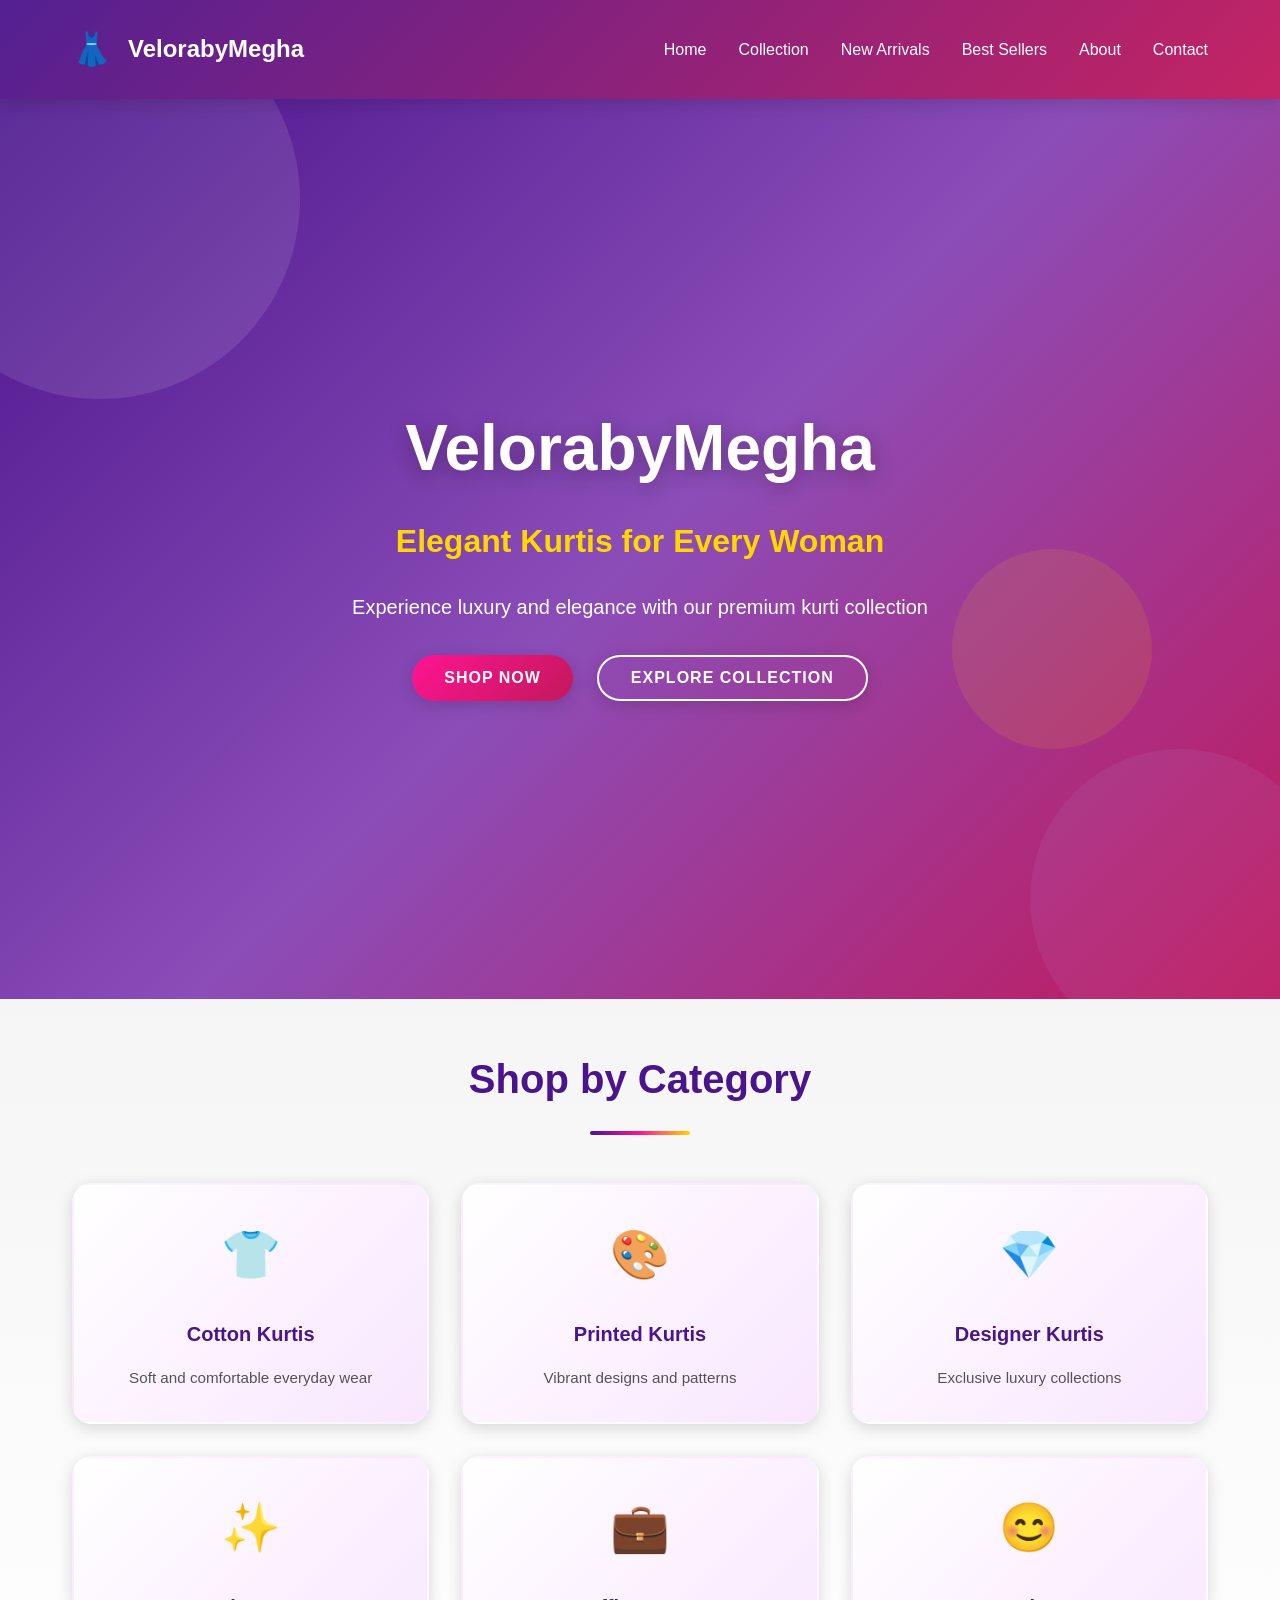
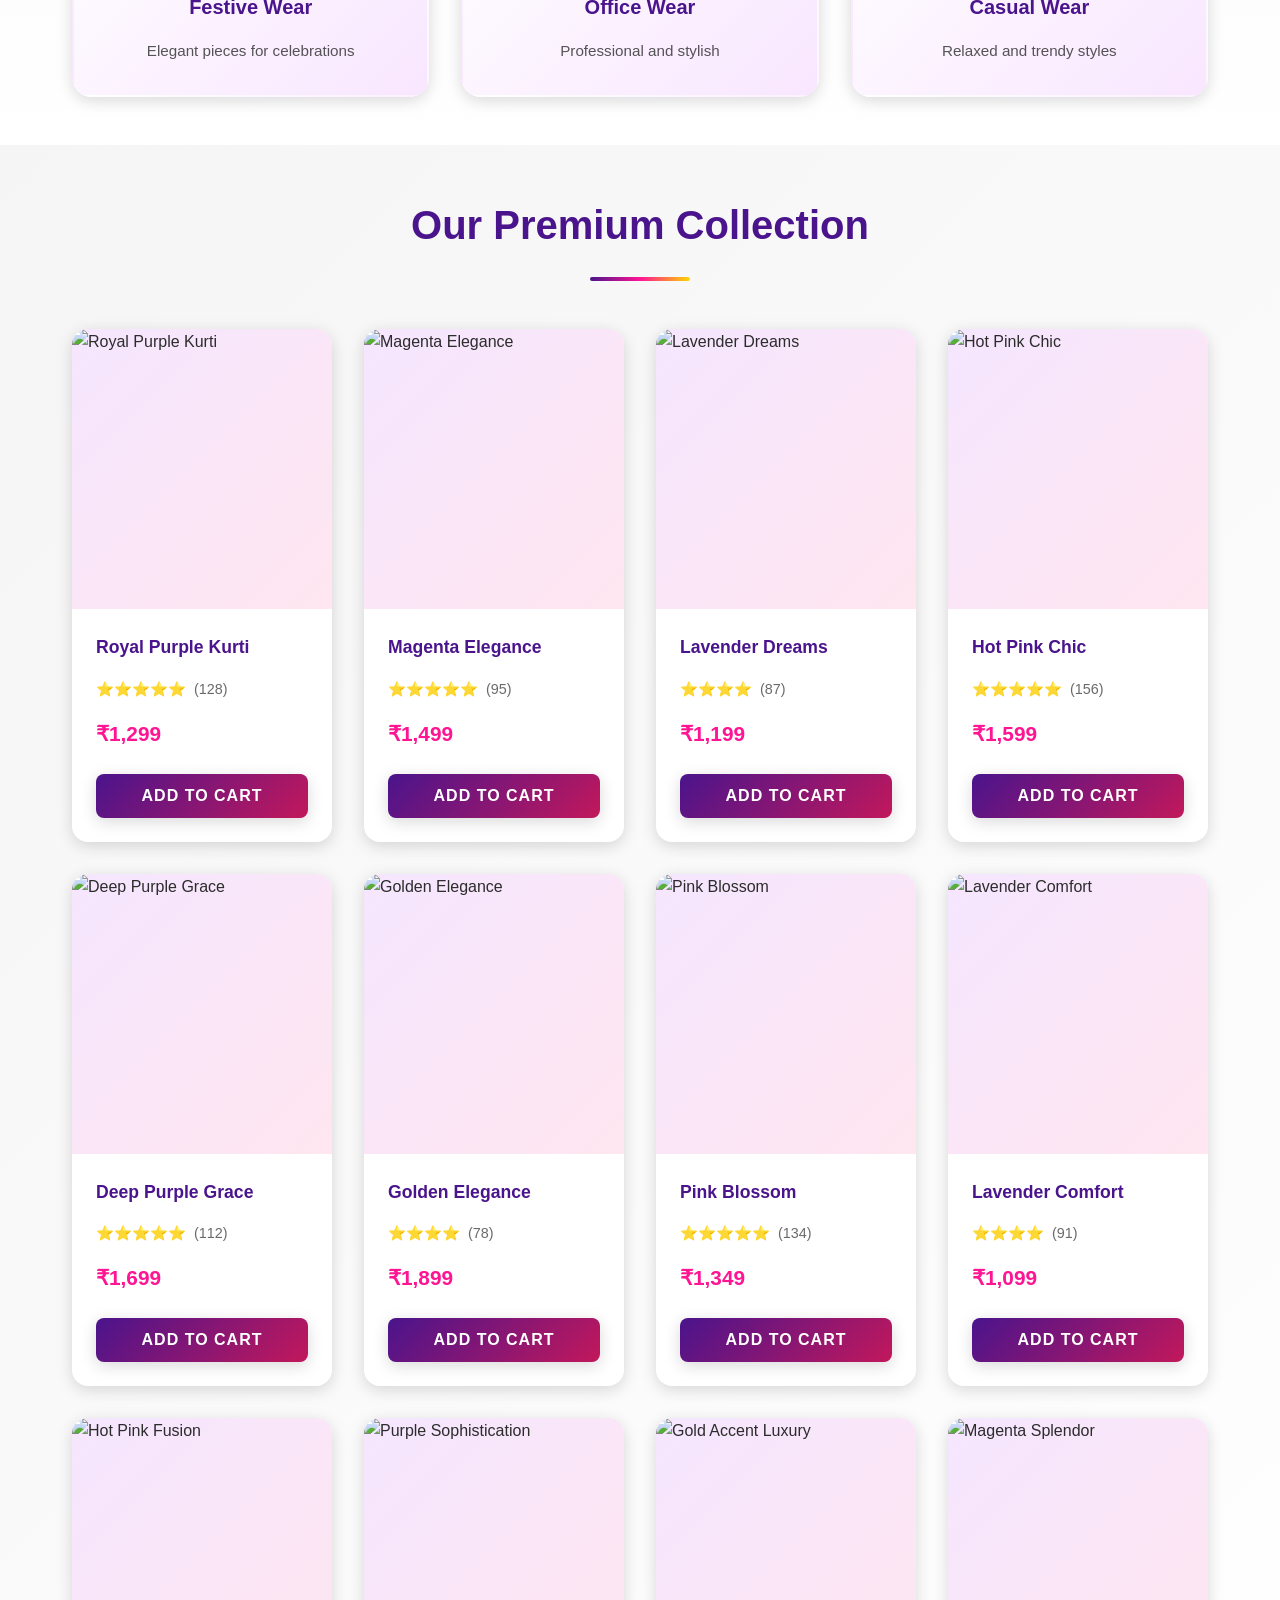
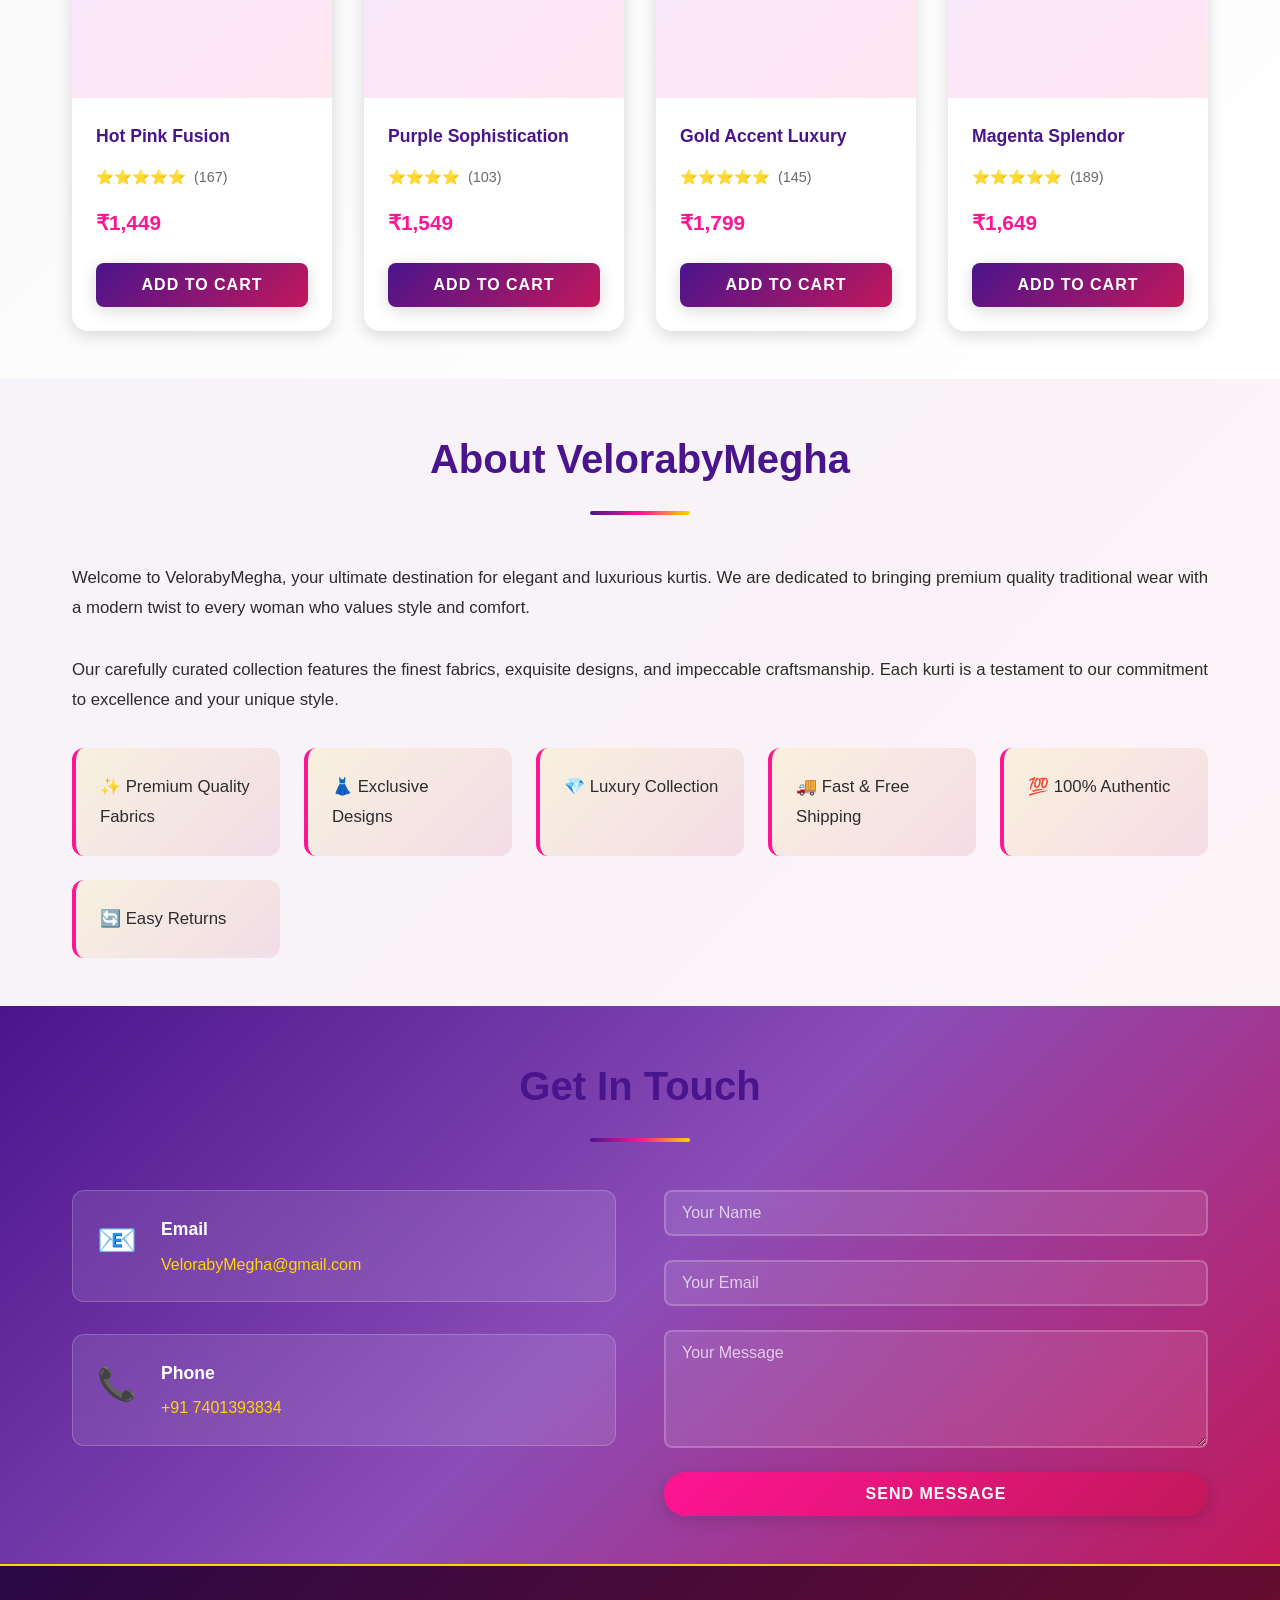
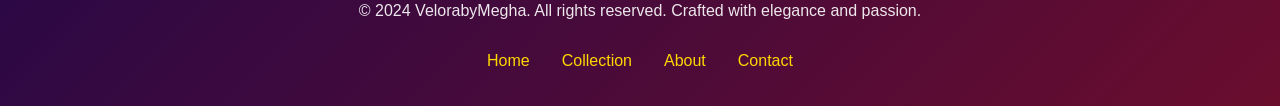
==== index.html @ 3146c8ec "Initial VelorabyMegha website" ====
<!DOCTYPE html>
<html lang="en">
<head>
    <meta charset="UTF-8">
    <meta name="viewport" content="width=device-width, initial-scale=1.0, viewport-fit=cover">
    <meta name="description" content="VelorabyMegha - Premium Women's Kurti Boutique. Explore elegant kurtis for every woman with our luxury collection.">
    <meta name="keywords" content="kurtis, women's fashion, boutique, luxury kurtis, cotton kurtis, designer kurtis">
    <meta name="author" content="VelorabyMegha">
    <meta name="theme-color" content="#4a148c">
    <meta name="apple-mobile-web-app-capable" content="yes">
    <meta name="apple-mobile-web-app-status-bar-style" content="black-translucent">
    <meta name="apple-mobile-web-app-title" content="VelorabyMegha">
    <title>VelorabyMegha - Elegant Kurtis for Every Woman</title>
    <link rel="stylesheet" href="style.css">
</head>
<body>
    <!-- Navigation Bar -->
    <nav class="navbar">
        <div class="nav-container">
            <div class="nav-logo">
                <span class="logo-icon">👗</span>
                <span class="logo-text">VelorabyMegha</span>
            </div>
            <div class="nav-toggle" id="navToggle">
                <span></span>
                <span></span>
                <span></span>
            </div>
            <ul class="nav-menu" id="navMenu">
                <li><a href="#home" class="nav-link">Home</a></li>
                <li><a href="#collection" class="nav-link">Collection</a></li>
                <li><a href="#new-arrivals" class="nav-link">New Arrivals</a></li>
                <li><a href="#best-sellers" class="nav-link">Best Sellers</a></li>
                <li><a href="#about" class="nav-link">About</a></li>
                <li><a href="#contact" class="nav-link">Contact</a></li>
            </ul>
        </div>
    </nav>

    <!-- Hero Section -->
    <section class="hero" id="home">
        <div class="hero-background">
            <div class="shape shape-1"></div>
            <div class="shape shape-2"></div>
            <div class="shape shape-3"></div>
        </div>
        <div class="hero-content">
            <h1 class="hero-title">VelorabyMegha</h1>
            <p class="hero-tagline">Elegant Kurtis for Every Woman</p>
            <p class="hero-subtitle">Experience luxury and elegance with our premium kurti collection</p>
            <div class="hero-buttons">
                <button class="btn btn-primary" onclick="document.getElementById('collection').scrollIntoView({behavior: 'smooth'})">Shop Now</button>
                <button class="btn btn-secondary" onclick="document.getElementById('collection').scrollIntoView({behavior: 'smooth'})">Explore Collection</button>
            </div>
        </div>
    </section>

    <!-- Categories Section -->
    <section class="categories" id="categories">
        <div class="container">
            <h2 class="section-title">Shop by Category</h2>
            <div class="categories-grid">
                <div class="category-card">
                    <div class="category-icon">👕</div>
                    <h3>Cotton Kurtis</h3>
                    <p>Soft and comfortable everyday wear</p>
                </div>
                <div class="category-card">
                    <div class="category-icon">🎨</div>
                    <h3>Printed Kurtis</h3>
                    <p>Vibrant designs and patterns</p>
                </div>
                <div class="category-card">
                    <div class="category-icon">💎</div>
                    <h3>Designer Kurtis</h3>
                    <p>Exclusive luxury collections</p>
                </div>
                <div class="category-card">
                    <div class="category-icon">✨</div>
                    <h3>Festive Wear</h3>
                    <p>Elegant pieces for celebrations</p>
                </div>
                <div class="category-card">
                    <div class="category-icon">💼</div>
                    <h3>Office Wear</h3>
                    <p>Professional and stylish</p>
                </div>
                <div class="category-card">
                    <div class="category-icon">😊</div>
                    <h3>Casual Wear</h3>
                    <p>Relaxed and trendy styles</p>
                </div>
            </div>
        </div>
    </section>

    <!-- Collection Section -->
    <section class="collection" id="collection">
        <div class="container">
            <h2 class="section-title">Our Premium Collection</h2>
            <div class="products-grid">
                <!-- Product Card 1 -->
                <div class="product-card">
                    <div class="product-image">
                        <img src="https://images.pexels.com/photos/1926769/pexels-photo-1926769.jpeg?w=250&h=300&fit=crop" alt="Royal Purple Kurti">
                        <div class="product-overlay">
                            <button class="btn-icon" title="Quick View">👁️</button>
                        </div>
                    </div>
                    <div class="product-info">
                        <h3 class="product-name">Royal Purple Kurti</h3>
                        <div class="product-rating">
                            <span class="stars">⭐⭐⭐⭐⭐</span>
                            <span class="rating-count">(128)</span>
                        </div>
                        <p class="product-price">₹1,299</p>
                        <button class="btn btn-add-cart">Add to Cart</button>
                    </div>
                </div>

                <!-- Product Card 2 -->
                <div class="product-card">
                    <div class="product-image">
                        <img src="https://images.pexels.com/photos/2220316/pexels-photo-2220316.jpeg?w=250&h=300&fit=crop" alt="Magenta Elegance">
                        <div class="product-overlay">
                            <button class="btn-icon" title="Quick View">👁️</button>
                        </div>
                    </div>
                    <div class="product-info">
                        <h3 class="product-name">Magenta Elegance</h3>
                        <div class="product-rating">
                            <span class="stars">⭐⭐⭐⭐⭐</span>
                            <span class="rating-count">(95)</span>
                        </div>
                        <p class="product-price">₹1,499</p>
                        <button class="btn btn-add-cart">Add to Cart</button>
                    </div>
                </div>

                <!-- Product Card 3 -->
                <div class="product-card">
                    <div class="product-image">
                        <img src="https://images.pexels.com/photos/1055691/pexels-photo-1055691.jpeg?w=250&h=300&fit=crop" alt="Lavender Dreams">
                        <div class="product-overlay">
                            <button class="btn-icon" title="Quick View">👁️</button>
                        </div>
                    </div>
                    <div class="product-info">
                        <h3 class="product-name">Lavender Dreams</h3>
                        <div class="product-rating">
                            <span class="stars">⭐⭐⭐⭐</span>
                            <span class="rating-count">(87)</span>
                        </div>
                        <p class="product-price">₹1,199</p>
                        <button class="btn btn-add-cart">Add to Cart</button>
                    </div>
                </div>

                <!-- Product Card 4 -->
                <div class="product-card">
                    <div class="product-image">
                        <img src="https://images.pexels.com/photos/1536619/pexels-photo-1536619.jpeg?w=250&h=300&fit=crop" alt="Hot Pink Chic">
                        <div class="product-overlay">
                            <button class="btn-icon" title="Quick View">👁️</button>
                        </div>
                    </div>
                    <div class="product-info">
                        <h3 class="product-name">Hot Pink Chic</h3>
                        <div class="product-rating">
                            <span class="stars">⭐⭐⭐⭐⭐</span>
                            <span class="rating-count">(156)</span>
                        </div>
                        <p class="product-price">₹1,599</p>
                        <button class="btn btn-add-cart">Add to Cart</button>
                    </div>
                </div>

                <!-- Product Card 5 -->
                <div class="product-card">
                    <div class="product-image">
                        <img src="https://images.pexels.com/photos/3622614/pexels-photo-3622614.jpeg?w=250&h=300&fit=crop" alt="Deep Purple Grace">
                        <div class="product-overlay">
                            <button class="btn-icon" title="Quick View">👁️</button>
                        </div>
                    </div>
                    <div class="product-info">
                        <h3 class="product-name">Deep Purple Grace</h3>
                        <div class="product-rating">
                            <span class="stars">⭐⭐⭐⭐⭐</span>
                            <span class="rating-count">(112)</span>
                        </div>
                        <p class="product-price">₹1,699</p>
                        <button class="btn btn-add-cart">Add to Cart</button>
                    </div>
                </div>

                <!-- Product Card 6 -->
                <div class="product-card">
                    <div class="product-image">
                        <img src="https://images.pexels.com/photos/2220294/pexels-photo-2220294.jpeg?w=250&h=300&fit=crop" alt="Golden Elegance">
                        <div class="product-overlay">
                            <button class="btn-icon" title="Quick View">👁️</button>
                        </div>
                    </div>
                    <div class="product-info">
                        <h3 class="product-name">Golden Elegance</h3>
                        <div class="product-rating">
                            <span class="stars">⭐⭐⭐⭐</span>
                            <span class="rating-count">(78)</span>
                        </div>
                        <p class="product-price">₹1,899</p>
                        <button class="btn btn-add-cart">Add to Cart</button>
                    </div>
                </div>

                <!-- Product Card 7 -->
                <div class="product-card">
                    <div class="product-image">
                        <img src="https://images.pexels.com/photos/1926770/pexels-photo-1926770.jpeg?w=250&h=300&fit=crop" alt="Pink Blossom">
                        <div class="product-overlay">
                            <button class="btn-icon" title="Quick View">👁️</button>
                        </div>
                    </div>
                    <div class="product-info">
                        <h3 class="product-name">Pink Blossom</h3>
                        <div class="product-rating">
                            <span class="stars">⭐⭐⭐⭐⭐</span>
                            <span class="rating-count">(134)</span>
                        </div>
                        <p class="product-price">₹1,349</p>
                        <button class="btn btn-add-cart">Add to Cart</button>
                    </div>
                </div>

                <!-- Product Card 8 -->
                <div class="product-card">
                    <div class="product-image">
                        <img src="https://images.pexels.com/photos/2552130/pexels-photo-2552130.jpeg?w=250&h=300&fit=crop" alt="Lavender Comfort">
                        <div class="product-overlay">
                            <button class="btn-icon" title="Quick View">👁️</button>
                        </div>
                    </div>
                    <div class="product-info">
                        <h3 class="product-name">Lavender Comfort</h3>
                        <div class="product-rating">
                            <span class="stars">⭐⭐⭐⭐</span>
                            <span class="rating-count">(91)</span>
                        </div>
                        <p class="product-price">₹1,099</p>
                        <button class="btn btn-add-cart">Add to Cart</button>
                    </div>
                </div>

                <!-- Product Card 9 -->
                <div class="product-card">
                    <div class="product-image">
                        <img src="https://images.pexels.com/photos/3622608/pexels-photo-3622608.jpeg?w=250&h=300&fit=crop" alt="Hot Pink Fusion">
                        <div class="product-overlay">
                            <button class="btn-icon" title="Quick View">👁️</button>
                        </div>
                    </div>
                    <div class="product-info">
                        <h3 class="product-name">Hot Pink Fusion</h3>
                        <div class="product-rating">
                            <span class="stars">⭐⭐⭐⭐⭐</span>
                            <span class="rating-count">(167)</span>
                        </div>
                        <p class="product-price">₹1,449</p>
                        <button class="btn btn-add-cart">Add to Cart</button>
                    </div>
                </div>

                <!-- Product Card 10 -->
                <div class="product-card">
                    <div class="product-image">
                        <img src="https://images.pexels.com/photos/1536622/pexels-photo-1536622.jpeg?w=250&h=300&fit=crop" alt="Purple Sophistication">
                        <div class="product-overlay">
                            <button class="btn-icon" title="Quick View">👁️</button>
                        </div>
                    </div>
                    <div class="product-info">
                        <h3 class="product-name">Purple Sophistication</h3>
                        <div class="product-rating">
                            <span class="stars">⭐⭐⭐⭐</span>
                            <span class="rating-count">(103)</span>
                        </div>
                        <p class="product-price">₹1,549</p>
                        <button class="btn btn-add-cart">Add to Cart</button>
                    </div>
                </div>

                <!-- Product Card 11 -->
                <div class="product-card">
                    <div class="product-image">
                        <img src="https://images.pexels.com/photos/2552140/pexels-photo-2552140.jpeg?w=250&h=300&fit=crop" alt="Gold Accent Luxury">
                        <div class="product-overlay">
                            <button class="btn-icon" title="Quick View">👁️</button>
                        </div>
                    </div>
                    <div class="product-info">
                        <h3 class="product-name">Gold Accent Luxury</h3>
                        <div class="product-rating">
                            <span class="stars">⭐⭐⭐⭐⭐</span>
                            <span class="rating-count">(145)</span>
                        </div>
                        <p class="product-price">₹1,799</p>
                        <button class="btn btn-add-cart">Add to Cart</button>
                    </div>
                </div>

                <!-- Product Card 12 -->
                <div class="product-card">
                    <div class="product-image">
                        <img src="https://images.pexels.com/photos/2220320/pexels-photo-2220320.jpeg?w=250&h=300&fit=crop" alt="Magenta Splendor">
                        <div class="product-overlay">
                            <button class="btn-icon" title="Quick View">👁️</button>
                        </div>
                    </div>
                    <div class="product-info">
                        <h3 class="product-name">Magenta Splendor</h3>
                        <div class="product-rating">
                            <span class="stars">⭐⭐⭐⭐⭐</span>
                            <span class="rating-count">(189)</span>
                        </div>
                        <p class="product-price">₹1,649</p>
                        <button class="btn btn-add-cart">Add to Cart</button>
                    </div>
                </div>
            </div>
        </div>
    </section>

    <!-- About Section -->
    <section class="about" id="about">
        <div class="container">
            <h2 class="section-title">About VelorabyMegha</h2>
            <div class="about-content">
                <div class="about-text">
                    <p>Welcome to VelorabyMegha, your ultimate destination for elegant and luxurious kurtis. We are dedicated to bringing premium quality traditional wear with a modern twist to every woman who values style and comfort.</p>
                    <p>Our carefully curated collection features the finest fabrics, exquisite designs, and impeccable craftsmanship. Each kurti is a testament to our commitment to excellence and your unique style.</p>
                    <ul class="about-features">
                        <li>✨ Premium Quality Fabrics</li>
                        <li>👗 Exclusive Designs</li>
                        <li>💎 Luxury Collection</li>
                        <li>🚚 Fast & Free Shipping</li>
                        <li>💯 100% Authentic</li>
                        <li>🔄 Easy Returns</li>
                    </ul>
                </div>
            </div>
        </div>
    </section>

    <!-- Contact Section -->
    <section class="contact" id="contact">
        <div class="container">
            <h2 class="section-title">Get In Touch</h2>
            <div class="contact-content">
                <div class="contact-info">
                    <div class="contact-item">
                        <span class="contact-icon">📧</span>
                        <div>
                            <h3>Email</h3>
                            <p><a href="mailto:VelorabyMegha@gmail.com">VelorabyMegha@gmail.com</a></p>
                        </div>
                    </div>
                    <div class="contact-item">
                        <span class="contact-icon">📞</span>
                        <div>
                            <h3>Phone</h3>
                            <p><a href="tel:+917401393834">+91 7401393834</a></p>
                        </div>
                    </div>
                </div>
                <form class="contact-form" id="contactForm">
                    <input type="text" placeholder="Your Name" required>
                    <input type="email" placeholder="Your Email" required>
                    <textarea placeholder="Your Message" rows="5" required></textarea>
                    <button type="submit" class="btn btn-primary">Send Message</button>
                </form>
            </div>
        </div>
    </section>

    <!-- Footer -->
    <footer class="footer">
        <div class="container">
            <p>&copy; 2024 VelorabyMegha. All rights reserved. Crafted with elegance and passion.</p>
            <div class="footer-links">
                <a href="#home">Home</a>
                <a href="#collection">Collection</a>
                <a href="#about">About</a>
                <a href="#contact">Contact</a>
            </div>
        </div>
    </footer>

    <!-- Loading Animation -->
    <div class="loading-screen" id="loadingScreen">
        <div class="loading-spinner"></div>
        <p>Loading...</p>
    </div>

    <script src="script.js"></script>
</body>
</html>
---- style.css ----
/* ========================================
   ROOT & GLOBAL STYLES
   ======================================== */

:root {
    /* Premium Color Palette */
    --deep-purple: #4a148c;
    --magenta: #c2185b;
    --hot-pink: #ff1493;
    --lavender: #b39ddb;
    --white: #ffffff;
    --gold: #ffd700;
    --light-gray: #f5f5f5;
    --dark-gray: #333333;
    --text-color: #2c2c2c;
    --border-color: #e0e0e0;

    /* Typography */
    --font-primary: 'Segoe UI', Tahoma, Geneva, Verdana, sans-serif;
    --font-size-base: 16px;
    --line-height: 1.6;

    /* Spacing */
    --spacing-xs: 0.5rem;
    --spacing-sm: 1rem;
    --spacing-md: 1.5rem;
    --spacing-lg: 2rem;
    --spacing-xl: 3rem;

    /* Shadows */
    --shadow-sm: 0 2px 8px rgba(0, 0, 0, 0.1);
    --shadow-md: 0 4px 16px rgba(0, 0, 0, 0.15);
    --shadow-lg: 0 8px 32px rgba(0, 0, 0, 0.2);

    /* Transitions */
    --transition: all 0.3s cubic-bezier(0.4, 0, 0.2, 1);

    /* Mobile Safe Area & Responsive Variables */
    --vh: 1vh;
    --nav-height: 70px;
    --safe-area-inset-top: env(safe-area-inset-top, 0px);
    --safe-area-inset-bottom: env(safe-area-inset-bottom, 0px);
    --safe-area-inset-left: env(safe-area-inset-left, 0px);
    --safe-area-inset-right: env(safe-area-inset-right, 0px);
}

* {
    margin: 0;
    padding: 0;
    box-sizing: border-box;
}

html {
    scroll-behavior: smooth;
}

body {
    font-family: var(--font-primary);
    font-size: var(--font-size-base);
    line-height: var(--line-height);
    color: var(--text-color);
    background-color: var(--white);
    overflow-x: hidden;
    -webkit-font-smoothing: antialiased;
    -moz-osx-font-smoothing: grayscale;
    padding-bottom: env(safe-area-inset-bottom);
}

/* ========================================
   CONTAINER & LAYOUT
   ======================================== */

.container {
    max-width: 1200px;
    margin: 0 auto;
    padding: 0 var(--spacing-md);
}

/* ========================================
   NAVIGATION BAR
   ======================================== */

.navbar {
    position: sticky;
    top: 0;
    background: linear-gradient(135deg, rgba(74, 20, 140, 0.95), rgba(193, 24, 91, 0.95));
    backdrop-filter: blur(10px);
    box-shadow: var(--shadow-md);
    z-index: 1000;
    animation: slideDown 0.6s ease-out;
}

@keyframes slideDown {
    from {
        transform: translateY(-100%);
        opacity: 0;
    }
    to {
        transform: translateY(0);
        opacity: 1;
    }
}

.nav-container {
    display: flex;
    justify-content: space-between;
    align-items: center;
    padding: var(--spacing-md) var(--spacing-lg);
    max-width: 1200px;
    margin: 0 auto;
}

.nav-logo {
    display: flex;
    align-items: center;
    gap: var(--spacing-sm);
    color: var(--white);
    font-size: 1.5rem;
    font-weight: 700;
    cursor: pointer;
    transition: var(--transition);
}

.nav-logo:hover {
    transform: scale(1.05);
}

.logo-icon {
    font-size: 2rem;
}

.nav-menu {
    display: flex;
    list-style: none;
    gap: var(--spacing-lg);
}

.nav-link {
    color: var(--white);
    text-decoration: none;
    font-weight: 500;
    transition: var(--transition);
    position: relative;
}

.nav-link::after {
    content: '';
    position: absolute;
    bottom: -5px;
    left: 0;
    width: 0;
    height: 2px;
    background: linear-gradient(90deg, var(--gold), var(--hot-pink));
    transition: width 0.3s ease;
}

.nav-link:hover {
    color: var(--gold);
}

.nav-link:hover::after {
    width: 100%;
}

/* Hamburger Menu */
.nav-toggle {
    display: none;
    flex-direction: column;
    cursor: pointer;
}

.nav-toggle span {
    width: 25px;
    height: 3px;
    background-color: var(--white);
    margin: 5px 0;
    transition: var(--transition);
    border-radius: 2px;
}

/* ========================================
   HERO SECTION
   ======================================== */

.hero {
    min-height: 100vh;
    background: linear-gradient(135deg, #4a148c 0%, #8b4db8 50%, #c2185b 100%);
    display: flex;
    align-items: center;
    justify-content: center;
    position: relative;
    overflow: hidden;
    padding: var(--spacing-xl);
}

.hero-background {
    position: absolute;
    top: 0;
    left: 0;
    width: 100%;
    height: 100%;
    overflow: hidden;
}

/* Animated Background Shapes */
.shape {
    position: absolute;
    border-radius: 50%;
    opacity: 0.1;
    animation: float 6s ease-in-out infinite;
}

.shape-1 {
    width: 400px;
    height: 400px;
    background: var(--white);
    top: -100px;
    left: -100px;
    animation-delay: 0s;
}

.shape-2 {
    width: 300px;
    height: 300px;
    background: var(--lavender);
    bottom: -50px;
    right: -50px;
    animation-delay: 2s;
}

.shape-3 {
    width: 200px;
    height: 200px;
    background: var(--gold);
    top: 50%;
    right: 10%;
    animation-delay: 4s;
}

@keyframes float {
    0%, 100% {
        transform: translateY(0px);
    }
    50% {
        transform: translateY(30px);
    }
}

.hero-content {
    position: relative;
    z-index: 10;
    text-align: center;
    color: var(--white);
    animation: fadeInUp 1s ease-out;
}

@keyframes fadeInUp {
    from {
        opacity: 0;
        transform: translateY(30px);
    }
    to {
        opacity: 1;
        transform: translateY(0);
    }
}

.hero-title {
    font-size: clamp(2rem, 8vw, 4rem);
    font-weight: 800;
    margin-bottom: var(--spacing-sm);
    text-shadow: 0 4px 20px rgba(0, 0, 0, 0.3);
    animation: slideInDown 0.8s ease-out;
}

.hero-tagline {
    font-size: clamp(1.25rem, 4vw, 2rem);
    font-weight: 600;
    margin-bottom: var(--spacing-md);
    color: var(--gold);
    animation: slideInUp 0.8s ease-out;
}

.hero-subtitle {
    font-size: clamp(1rem, 2vw, 1.25rem);
    margin-bottom: var(--spacing-lg);
    opacity: 0.95;
    animation: fadeIn 1s ease-out 0.3s both;
}

@keyframes slideInDown {
    from {
        opacity: 0;
        transform: translateY(-30px);
    }
    to {
        opacity: 1;
        transform: translateY(0);
    }
}

@keyframes slideInUp {
    from {
        opacity: 0;
        transform: translateY(30px);
    }
    to {
        opacity: 1;
        transform: translateY(0);
    }
}

@keyframes fadeIn {
    from {
        opacity: 0;
    }
    to {
        opacity: 1;
    }
}

.hero-buttons {
    display: flex;
    gap: var(--spacing-md);
    justify-content: center;
    flex-wrap: wrap;
    animation: fadeInUp 1s ease-out 0.5s both;
}

/* ========================================
   BUTTONS
   ======================================== */

.btn {
    padding: 12px 32px;
    border: none;
    border-radius: 50px;
    font-size: 1rem;
    font-weight: 600;
    cursor: pointer;
    transition: var(--transition);
    text-transform: uppercase;
    letter-spacing: 1px;
    box-shadow: var(--shadow-md);
    font-family: inherit;
    min-height: 44px;
    display: inline-flex;
    align-items: center;
    justify-content: center;
    -webkit-user-select: none;
    user-select: none;
    -webkit-tap-highlight-color: transparent;
}

.btn-primary {
    background: linear-gradient(135deg, var(--hot-pink), var(--magenta));
    color: var(--white);
}

.btn-primary:hover {
    transform: translateY(-3px);
    box-shadow: var(--shadow-lg);
    background: linear-gradient(135deg, var(--magenta), var(--deep-purple));
}

.btn-primary:active {
    transform: translateY(-1px);
}

.btn-secondary {
    background: transparent;
    color: var(--white);
    border: 2px solid var(--white);
}

.btn-secondary:hover {
    background: var(--white);
    color: var(--deep-purple);
    transform: translateY(-3px);
}

.btn-add-cart {
    width: 100%;
    background: linear-gradient(135deg, var(--deep-purple), var(--magenta));
    color: var(--white);
    padding: 10px 0;
    border: none;
    border-radius: 8px;
    cursor: pointer;
    font-weight: 600;
    transition: var(--transition);
}

.btn-add-cart:hover {
    background: linear-gradient(135deg, var(--magenta), var(--hot-pink));
    transform: scale(1.05);
}

.btn-icon {
    background: rgba(255, 255, 255, 0.9);
    border: none;
    width: 44px;
    height: 44px;
    min-width: 44px;
    min-height: 44px;
    border-radius: 50%;
    cursor: pointer;
    font-size: 1.2rem;
    display: flex;
    align-items: center;
    justify-content: center;
    transition: var(--transition);
    -webkit-tap-highlight-color: transparent;
}

.btn-icon:hover {
    background: var(--white);
    transform: scale(1.1);
}

/* ========================================
   SECTION STYLING
   ======================================== */

.section-title {
    font-size: clamp(1.75rem, 5vw, 2.5rem);
    text-align: center;
    margin-bottom: var(--spacing-xl);
    color: var(--deep-purple);
    font-weight: 800;
    position: relative;
    padding-bottom: var(--spacing-md);
}

.section-title::after {
    content: '';
    position: absolute;
    bottom: 0;
    left: 50%;
    transform: translateX(-50%);
    width: 100px;
    height: 4px;
    background: linear-gradient(90deg, var(--deep-purple), var(--hot-pink), var(--gold));
    border-radius: 2px;
}

/* ========================================
   CATEGORIES SECTION
   ======================================== */

.categories {
    padding: var(--spacing-xl) 0;
    background: linear-gradient(180deg, var(--light-gray) 0%, var(--white) 100%);
}

.categories-grid {
    display: grid;
    grid-template-columns: repeat(auto-fit, minmax(280px, 1fr));
    gap: var(--spacing-lg);
}

.category-card {
    background: linear-gradient(135deg, rgba(255, 255, 255, 0.95), rgba(248, 229, 255, 0.95));
    padding: var(--spacing-lg);
    border-radius: 20px;
    text-align: center;
    transition: var(--transition);
    box-shadow: var(--shadow-md);
    border: 2px solid transparent;
    backdrop-filter: blur(10px);
}

.category-card:hover {
    transform: translateY(-10px);
    box-shadow: var(--shadow-lg);
    border-color: var(--hot-pink);
    background: linear-gradient(135deg, rgba(255, 255, 255, 1), rgba(255, 224, 240, 1));
}

.category-icon {
    font-size: 3rem;
    margin-bottom: var(--spacing-md);
    transition: var(--transition);
}

.category-card:hover .category-icon {
    transform: scale(1.2) rotate(10deg);
}

.category-card h3 {
    color: var(--deep-purple);
    font-size: 1.25rem;
    margin-bottom: var(--spacing-sm);
}

.category-card p {
    color: var(--text-color);
    font-size: 0.95rem;
    opacity: 0.8;
}

/* ========================================
   COLLECTION & PRODUCTS SECTION
   ======================================== */

.collection {
    padding: var(--spacing-xl) 0;
    background: linear-gradient(135deg, var(--light-gray), var(--white));
}

.products-grid {
    display: grid;
    grid-template-columns: repeat(auto-fill, minmax(250px, 1fr));
    gap: var(--spacing-lg);
}

.product-card {
    background: var(--white);
    border-radius: 16px;
    overflow: hidden;
    box-shadow: var(--shadow-md);
    transition: var(--transition);
    cursor: pointer;
}

.product-card:hover {
    transform: translateY(-8px);
    box-shadow: var(--shadow-lg);
}

.product-image {
    position: relative;
    width: 100%;
    height: 280px;
    overflow: hidden;
    background: linear-gradient(135deg, #f5e6ff, #ffe6f0);
}

.product-image img {
    width: 100%;
    height: 100%;
    object-fit: cover;
    transition: var(--transition);
}

.product-card:hover .product-image img {
    transform: scale(1.1);
}

.product-overlay {
    position: absolute;
    top: 0;
    left: 0;
    width: 100%;
    height: 100%;
    background: rgba(74, 20, 140, 0.8);
    display: flex;
    align-items: center;
    justify-content: center;
    opacity: 0;
    transition: var(--transition);
}

.product-card:hover .product-overlay {
    opacity: 1;
}

.product-info {
    padding: var(--spacing-md);
}

.product-name {
    font-size: 1.1rem;
    color: var(--deep-purple);
    margin-bottom: var(--spacing-sm);
    font-weight: 600;
}

.product-rating {
    display: flex;
    align-items: center;
    gap: var(--spacing-xs);
    margin-bottom: var(--spacing-sm);
    font-size: 0.9rem;
}

.stars {
    color: var(--gold);
}

.rating-count {
    color: var(--text-color);
    opacity: 0.7;
}

.product-price {
    font-size: 1.3rem;
    color: var(--hot-pink);
    font-weight: 700;
    margin-bottom: var(--spacing-md);
}

/* ========================================
   ABOUT SECTION
   ======================================== */

.about {
    padding: var(--spacing-xl) 0;
    background: linear-gradient(135deg, rgba(74, 20, 140, 0.05), rgba(193, 24, 91, 0.05));
}

.about-content {
    display: grid;
    grid-template-columns: 1fr;
    gap: var(--spacing-xl);
    align-items: center;
}

.about-text {
    font-size: 1.05rem;
    line-height: 1.8;
    color: var(--text-color);
}

.about-text p {
    margin-bottom: var(--spacing-lg);
    text-align: justify;
}

.about-features {
    list-style: none;
    display: grid;
    grid-template-columns: repeat(auto-fit, minmax(200px, 1fr));
    gap: var(--spacing-md);
    margin-top: var(--spacing-lg);
}

.about-features li {
    background: linear-gradient(135deg, rgba(255, 215, 0, 0.1), rgba(193, 24, 91, 0.1));
    padding: var(--spacing-md);
    border-radius: 12px;
    border-left: 4px solid var(--hot-pink);
    font-weight: 500;
    transition: var(--transition);
}

.about-features li:hover {
    transform: translateX(10px);
    background: linear-gradient(135deg, rgba(255, 215, 0, 0.2), rgba(193, 24, 91, 0.2));
}

/* ========================================
   CONTACT SECTION
   ======================================== */

.contact {
    padding: var(--spacing-xl) 0;
    background: linear-gradient(135deg, #4a148c 0%, #8b4db8 50%, #c2185b 100%);
    color: var(--white);
}

.contact-content {
    display: grid;
    grid-template-columns: 1fr 1fr;
    gap: var(--spacing-xl);
    align-items: start;
}

.contact-info {
    display: flex;
    flex-direction: column;
    gap: var(--spacing-lg);
}

.contact-item {
    display: flex;
    align-items: start;
    gap: var(--spacing-md);
    background: rgba(255, 255, 255, 0.1);
    padding: var(--spacing-md);
    border-radius: 12px;
    backdrop-filter: blur(10px);
    border: 1px solid rgba(255, 255, 255, 0.2);
    transition: var(--transition);
}

.contact-item:hover {
    background: rgba(255, 255, 255, 0.15);
    transform: translateX(10px);
}

.contact-icon {
    font-size: 2rem;
}

.contact-item h3 {
    margin-bottom: var(--spacing-xs);
    font-size: 1.1rem;
}

.contact-item a {
    color: var(--gold);
    text-decoration: none;
    transition: var(--transition);
}

.contact-item a:hover {
    text-decoration: underline;
}

.contact-form {
    display: flex;
    flex-direction: column;
    gap: var(--spacing-md);
}

.contact-form input,
.contact-form textarea {
    padding: 12px 16px;
    border: 2px solid rgba(255, 255, 255, 0.2);
    border-radius: 8px;
    background: rgba(255, 255, 255, 0.1);
    color: var(--white);
    font-size: 1rem;
    font-family: inherit;
    backdrop-filter: blur(10px);
    transition: var(--transition);
}

.contact-form input::placeholder,
.contact-form textarea::placeholder {
    color: rgba(255, 255, 255, 0.7);
}

.contact-form input:focus,
.contact-form textarea:focus {
    outline: none;
    background: rgba(255, 255, 255, 0.15);
    border-color: var(--gold);
    box-shadow: 0 0 10px rgba(255, 215, 0, 0.3);
}

/* ========================================
   FOOTER
   ======================================== */

.footer {
    background: linear-gradient(135deg, #2a0845, #6a0d2d);
    color: var(--white);
    padding: var(--spacing-lg) 0;
    text-align: center;
    border-top: 2px solid var(--gold);
}

.footer p {
    margin-bottom: var(--spacing-sm);
    opacity: 0.9;
}

.footer-links {
    display: flex;
    justify-content: center;
    gap: var(--spacing-lg);
    margin-top: var(--spacing-md);
    flex-wrap: wrap;
}

.footer-links a {
    color: var(--gold);
    text-decoration: none;
    transition: var(--transition);
    font-weight: 500;
}

.footer-links a:hover {
    text-decoration: underline;
    color: var(--white);
}

/* ========================================
   LOADING ANIMATION
   ======================================== */

.loading-screen {
    position: fixed;
    top: 0;
    left: 0;
    width: 100%;
    height: 100%;
    background: linear-gradient(135deg, #4a148c, #c2185b);
    display: flex;
    flex-direction: column;
    align-items: center;
    justify-content: center;
    z-index: 9999;
    opacity: 1;
    pointer-events: all;
    animation: fadeOut 0.5s ease-out 1.5s forwards;
}

@keyframes fadeOut {
    to {
        opacity: 0;
        pointer-events: none;
    }
}

.loading-spinner {
    width: 60px;
    height: 60px;
    border: 4px solid rgba(255, 255, 255, 0.3);
    border-top-color: var(--gold);
    border-radius: 50%;
    animation: spin 1s linear infinite;
}

@keyframes spin {
    to {
        transform: rotate(360deg);
    }
}

.loading-screen p {
    color: var(--white);
    font-size: 1.2rem;
    margin-top: var(--spacing-lg);
    font-weight: 600;
    animation: pulse 1.5s ease-in-out infinite;
}

@keyframes pulse {
    0%, 100% {
        opacity: 1;
    }
    50% {
        opacity: 0.5;
    }
}

/* ========================================
   RESPONSIVE DESIGN
   ======================================== */

/* Tablet - Medium Screens (768px and below) */
@media (max-width: 768px) {
    .nav-menu {
        display: none;
        position: absolute;
        top: 70px;
        left: 0;
        width: 100%;
        background: linear-gradient(135deg, rgba(74, 20, 140, 0.98), rgba(193, 24, 91, 0.98));
        flex-direction: column;
        gap: 0;
        padding: var(--spacing-md) 0;
        box-shadow: var(--shadow-lg);
        max-height: calc(100vh - 70px);
        overflow-y: auto;
    }

    .nav-menu.active {
        display: flex;
    }

    .nav-menu li {
        padding: var(--spacing-md) var(--spacing-lg);
        border-bottom: 1px solid rgba(255, 255, 255, 0.1);
    }

    .nav-toggle {
        display: flex;
    }

    .nav-toggle.active span:nth-child(1) {
        transform: rotate(45deg) translate(8px, 8px);
    }

    .nav-toggle.active span:nth-child(2) {
        opacity: 0;
    }

    .nav-toggle.active span:nth-child(3) {
        transform: rotate(-45deg) translate(7px, -7px);
    }

    .contact-content {
        grid-template-columns: 1fr;
    }

    .hero-buttons {
        flex-direction: column;
        align-items: center;
    }

    .hero-buttons .btn {
        width: 100%;
        max-width: 300px;
        min-height: 48px;
        font-size: 0.95rem;
    }

    .categories-grid {
        grid-template-columns: repeat(auto-fit, minmax(150px, 1fr));
        gap: var(--spacing-md);
    }

    .products-grid {
        grid-template-columns: repeat(auto-fill, minmax(150px, 1fr));
        gap: var(--spacing-md);
    }

    .btn {
        min-height: 44px;
        padding: 10px 24px;
    }

    .btn-icon {
        width: 44px;
        height: 44px;
        min-height: 44px;
        min-width: 44px;
    }
}

/* Mobile - Small Screens (480px and below) */
@media (max-width: 480px) {
    :root {
        --spacing-sm: 0.75rem;
        --spacing-md: 1.25rem;
        --spacing-lg: 1.5rem;
        --spacing-xl: 2rem;
        --font-size-base: 15px;
    }

    body {
        font-size: 15px;
    }

    .nav-container {
        padding: var(--spacing-md);
    }

    .nav-logo {
        gap: var(--spacing-xs);
        font-size: 1.2rem;
    }

    .logo-text {
        font-size: 0.95rem;
    }

    .logo-icon {
        font-size: 1.5rem;
    }

    .nav-toggle span {
        width: 22px;
        height: 2.5px;
        margin: 4px 0;
    }

    .hero {
        min-height: 100vh;
        padding: var(--spacing-lg) var(--spacing-md);
        justify-content: center;
    }

    .hero-title {
        font-size: 1.75rem;
        margin-bottom: var(--spacing-sm);
    }

    .hero-tagline {
        font-size: 1rem;
        margin-bottom: var(--spacing-md);
    }

    .hero-subtitle {
        font-size: 0.9rem;
        margin-bottom: var(--spacing-md);
    }

    .hero-buttons {
        gap: var(--spacing-md);
        width: 100%;
    }

    .hero-buttons .btn {
        width: 100%;
        min-height: 48px;
        font-size: 0.9rem;
        padding: 12px 16px;
        letter-spacing: 0.5px;
    }

    .section-title {
        font-size: 1.4rem;
        margin-bottom: var(--spacing-lg);
    }

    .section-title::after {
        width: 80px;
        height: 3px;
    }

    .container {
        padding: 0 var(--spacing-md);
    }

    .categories-grid {
        grid-template-columns: 1fr;
        gap: var(--spacing-md);
    }

    .category-card {
        padding: var(--spacing-md);
        border-radius: 16px;
    }

    .category-icon {
        font-size: 2.5rem;
        margin-bottom: var(--spacing-sm);
    }

    .category-card h3 {
        font-size: 1.1rem;
    }

    .category-card p {
        font-size: 0.9rem;
    }

    .products-grid {
        grid-template-columns: 1fr;
        gap: var(--spacing-md);
    }

    .product-card {
        display: block;
    }

    .product-image {
        height: 200px;
        width: 100%;
    }

    .product-image img {
        width: 100%;
        height: 100%;
    }

    .product-info {
        padding: var(--spacing-md);
    }

    .product-name {
        font-size: 1rem;
        margin-bottom: var(--spacing-xs);
    }

    .product-price {
        font-size: 1.2rem;
        margin-bottom: var(--spacing-md);
    }

    .product-rating {
        margin-bottom: var(--spacing-sm);
        font-size: 0.85rem;
    }

    .btn-add-cart {
        min-height: 44px;
        padding: 12px 16px;
        font-size: 0.95rem;
    }

    .about-text {
        font-size: 1rem;
        line-height: 1.7;
    }

    .about-text p {
        margin-bottom: var(--spacing-md);
    }

    .about-features {
        grid-template-columns: 1fr;
        gap: var(--spacing-md);
        margin-top: var(--spacing-md);
    }

    .about-features li {
        padding: var(--spacing-md);
        font-size: 0.95rem;
    }

    .contact-content {
        grid-template-columns: 1fr;
        gap: var(--spacing-lg);
    }

    .contact-info {
        gap: var(--spacing-md);
    }

    .contact-item {
        gap: var(--spacing-md);
        padding: var(--spacing-md);
    }

    .contact-icon {
        font-size: 1.75rem;
        min-width: 1.75rem;
    }

    .contact-item h3 {
        font-size: 1rem;
    }

    .contact-item p {
        font-size: 0.9rem;
    }

    .contact-form {
        gap: var(--spacing-md);
    }

    .contact-form input,
    .contact-form textarea {
        padding: 12px 14px;
        font-size: 16px;
        min-height: 44px;
        border-radius: 8px;
    }

    .contact-form textarea {
        min-height: 120px;
        font-size: 16px;
        resize: vertical;
    }

    .contact-form .btn {
        min-height: 48px;
        font-size: 0.95rem;
    }

    .footer {
        padding: var(--spacing-lg) var(--spacing-md);
    }

    .footer p {
        font-size: 0.9rem;
        margin-bottom: var(--spacing-sm);
    }

    .footer-links {
        gap: var(--spacing-md);
        flex-direction: column;
        margin-top: var(--spacing-md);
    }

    .footer-links a {
        font-size: 0.9rem;
    }
}

/* Extra Small - Very Small Screens (320px and below) */
@media (max-width: 380px) {
    :root {
        --spacing-md: 1rem;
        --spacing-lg: 1.25rem;
        --font-size-base: 14px;
    }

    .hero-title {
        font-size: 1.5rem;
    }

    .hero-tagline {
        font-size: 0.95rem;
    }

    .hero-subtitle {
        font-size: 0.85rem;
    }

    .hero-buttons .btn {
        font-size: 0.85rem;
        padding: 10px 16px;
        min-height: 44px;
    }

    .section-title {
        font-size: 1.25rem;
    }

    .nav-logo {
        font-size: 1rem;
    }

    .logo-icon {
        font-size: 1.3rem;
    }

    .product-image {
        height: 150px;
    }
}

/* Large Screens */
@media (min-width: 1200px) {
    .container {
        padding: 0 var(--spacing-lg);
    }

    .products-grid {
        grid-template-columns: repeat(4, 1fr);
    }

    .categories-grid {
        grid-template-columns: repeat(3, 1fr);
    }
}

/* ========================================
   GLASSMORPHISM & ADVANCED EFFECTS
   ======================================== */

.glass-effect {
    background: rgba(255, 255, 255, 0.1);
    backdrop-filter: blur(10px);
    border: 1px solid rgba(255, 255, 255, 0.2);
    border-radius: 12px;
}

/* Smooth Scrollbar */
::-webkit-scrollbar {
    width: 10px;
}

::-webkit-scrollbar-track {
    background: var(--light-gray);
}

::-webkit-scrollbar-thumb {
    background: linear-gradient(180deg, var(--deep-purple), var(--hot-pink));
    border-radius: 5px;
}

::-webkit-scrollbar-thumb:hover {
    background: linear-gradient(180deg, var(--magenta), var(--deep-purple));
}

/* Selection Styling */
::selection {
    background: linear-gradient(135deg, var(--deep-purple), var(--hot-pink));
    color: var(--white);
}
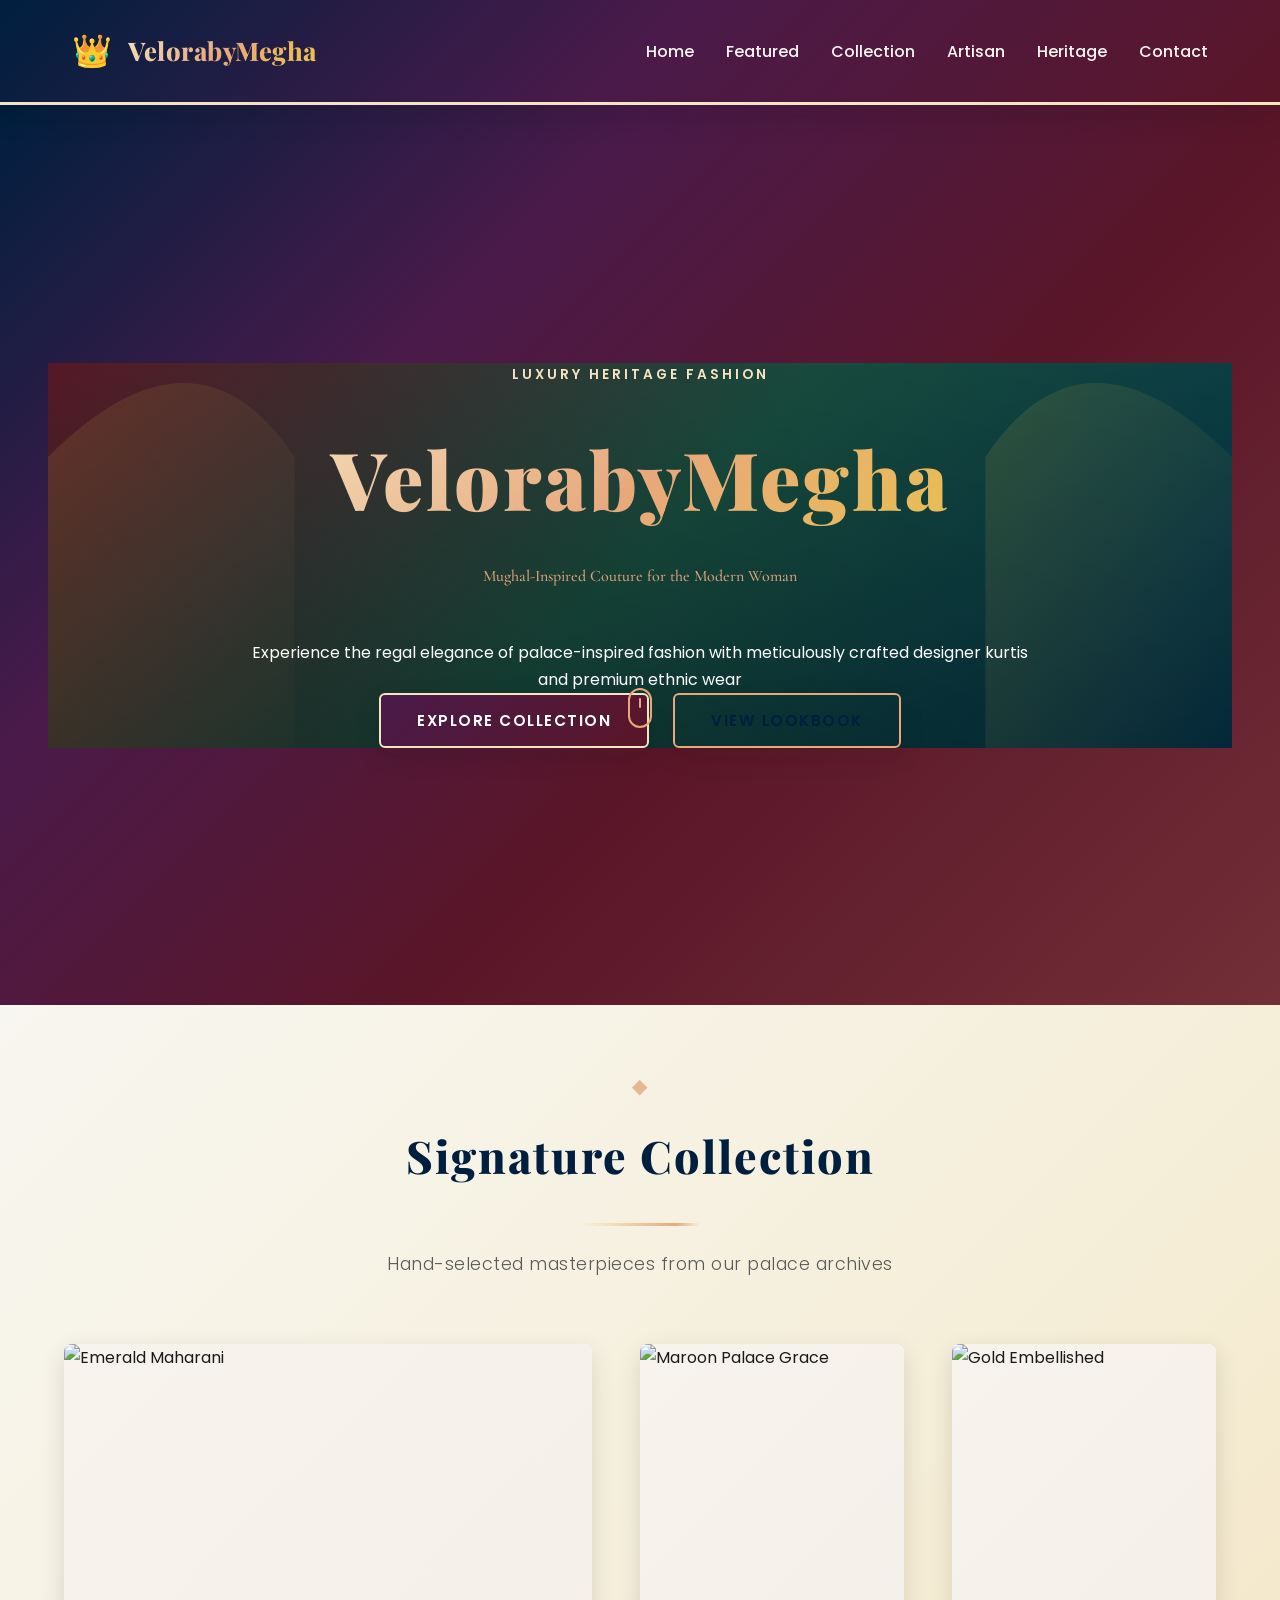
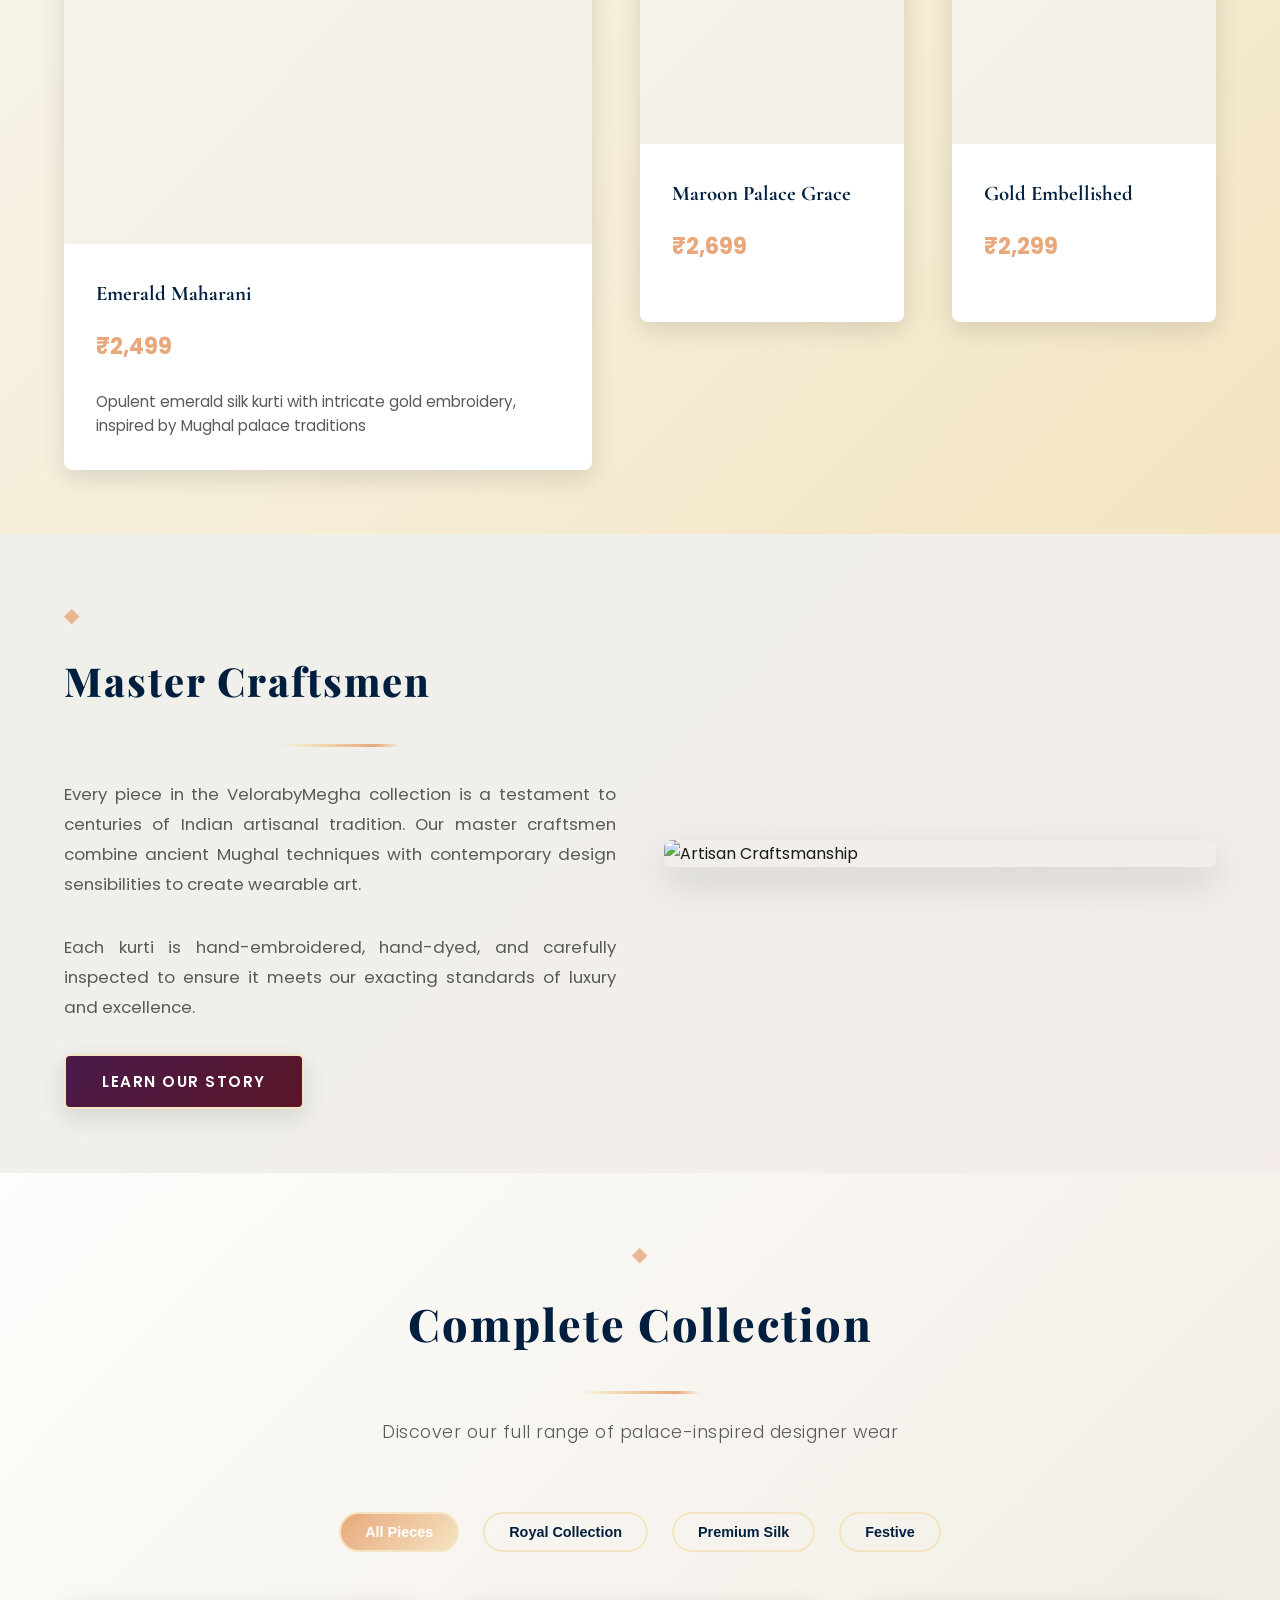
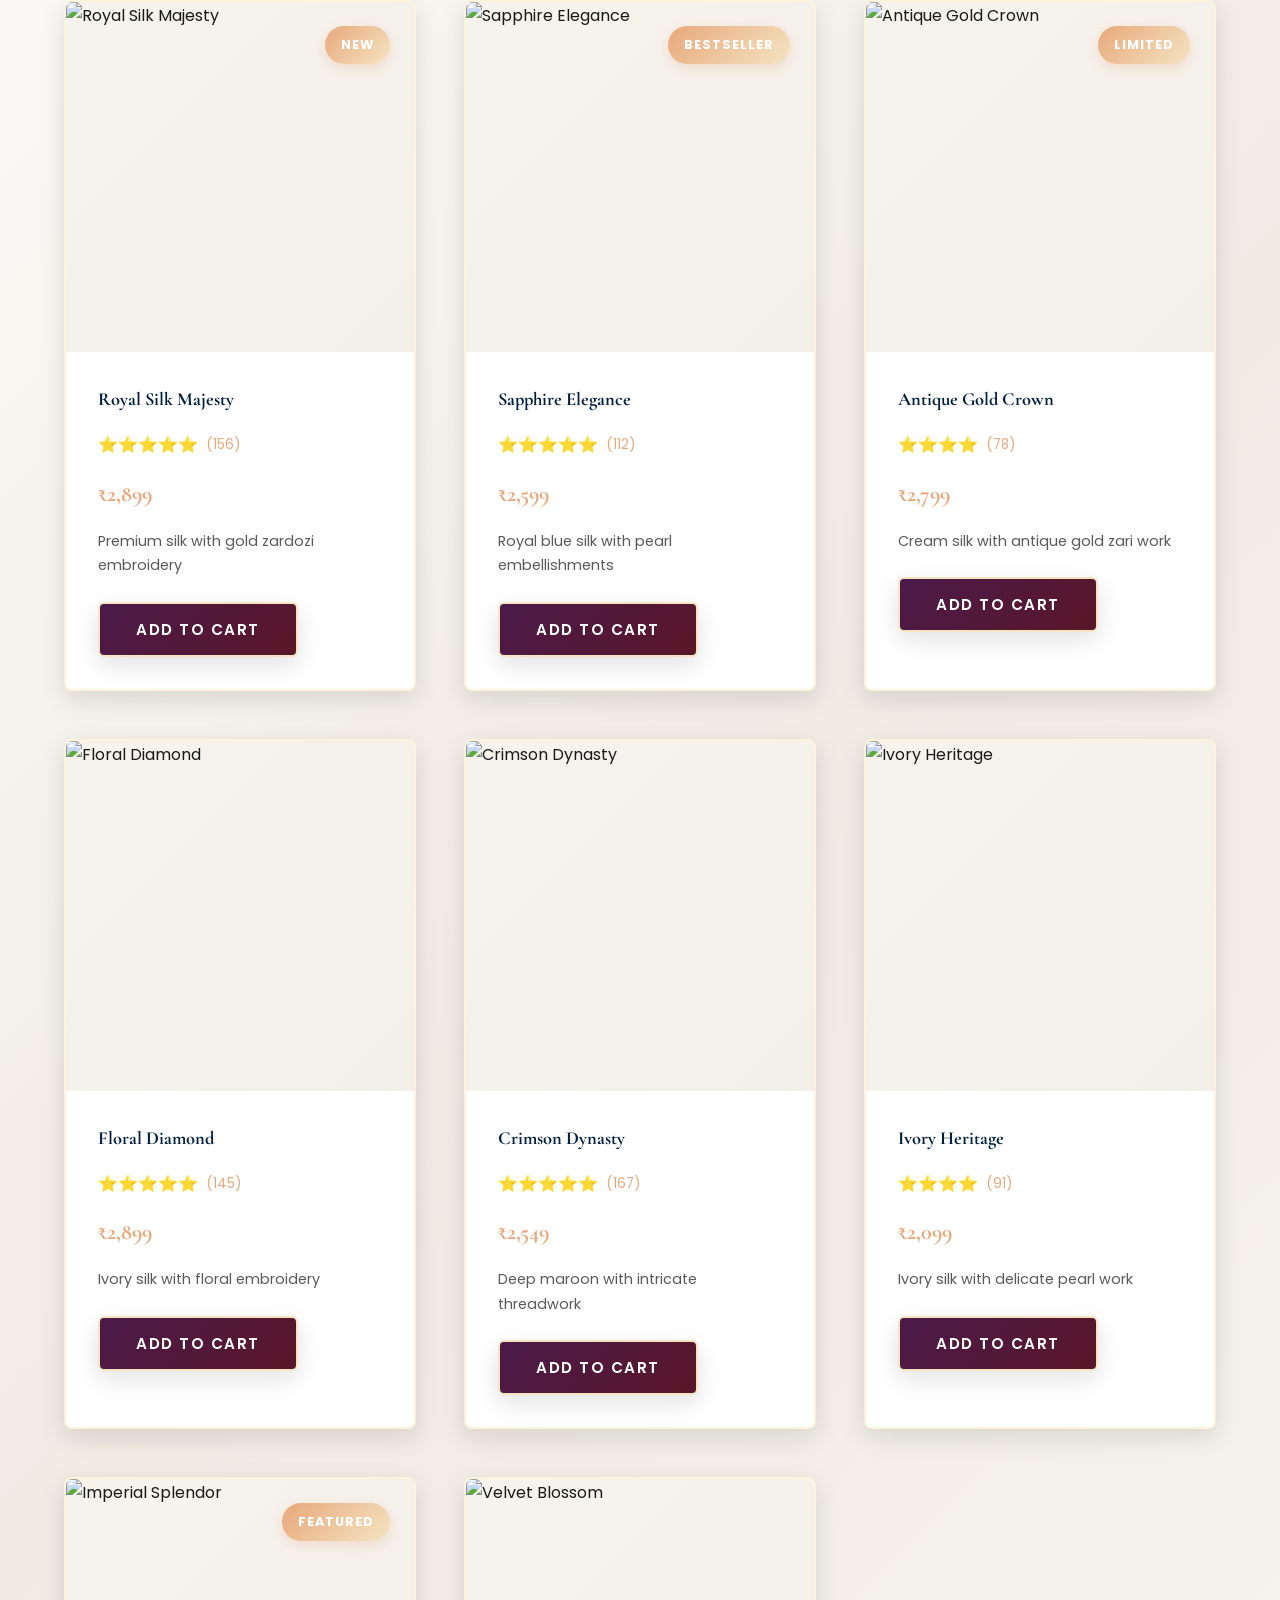
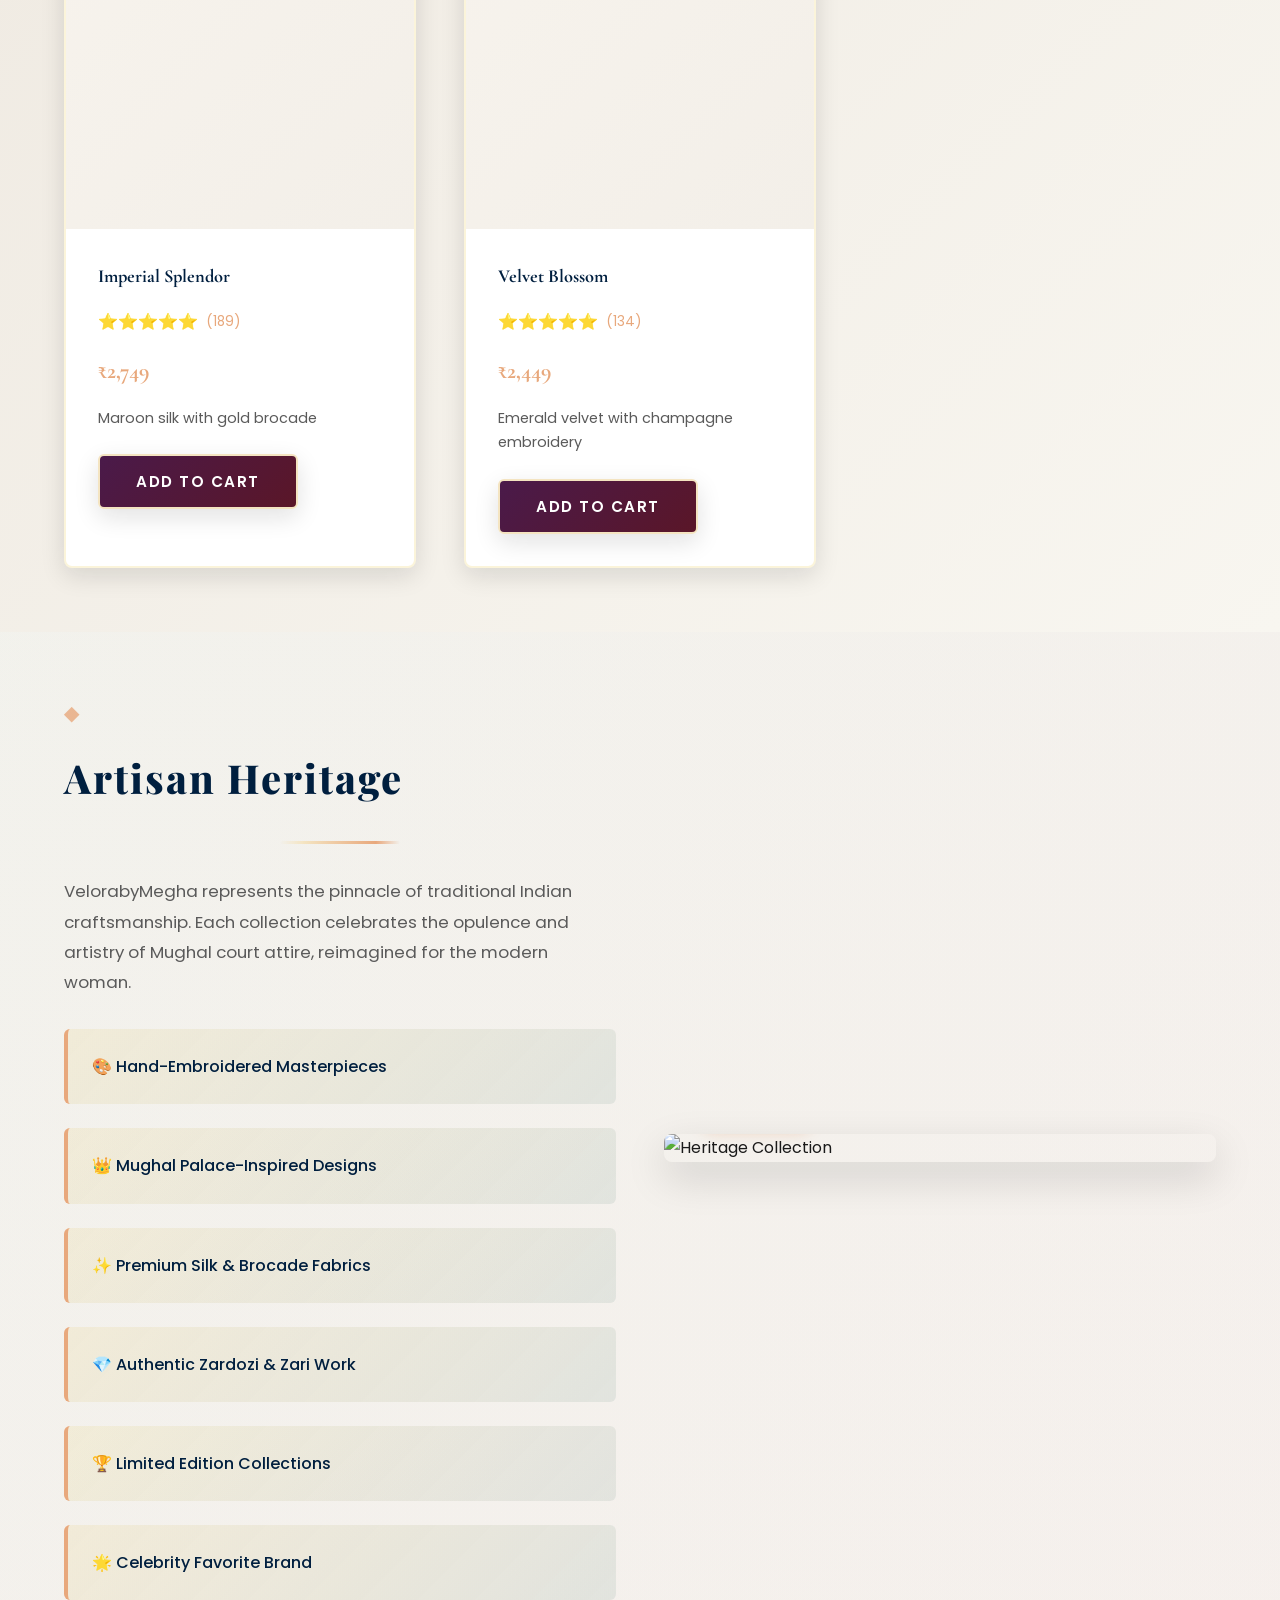
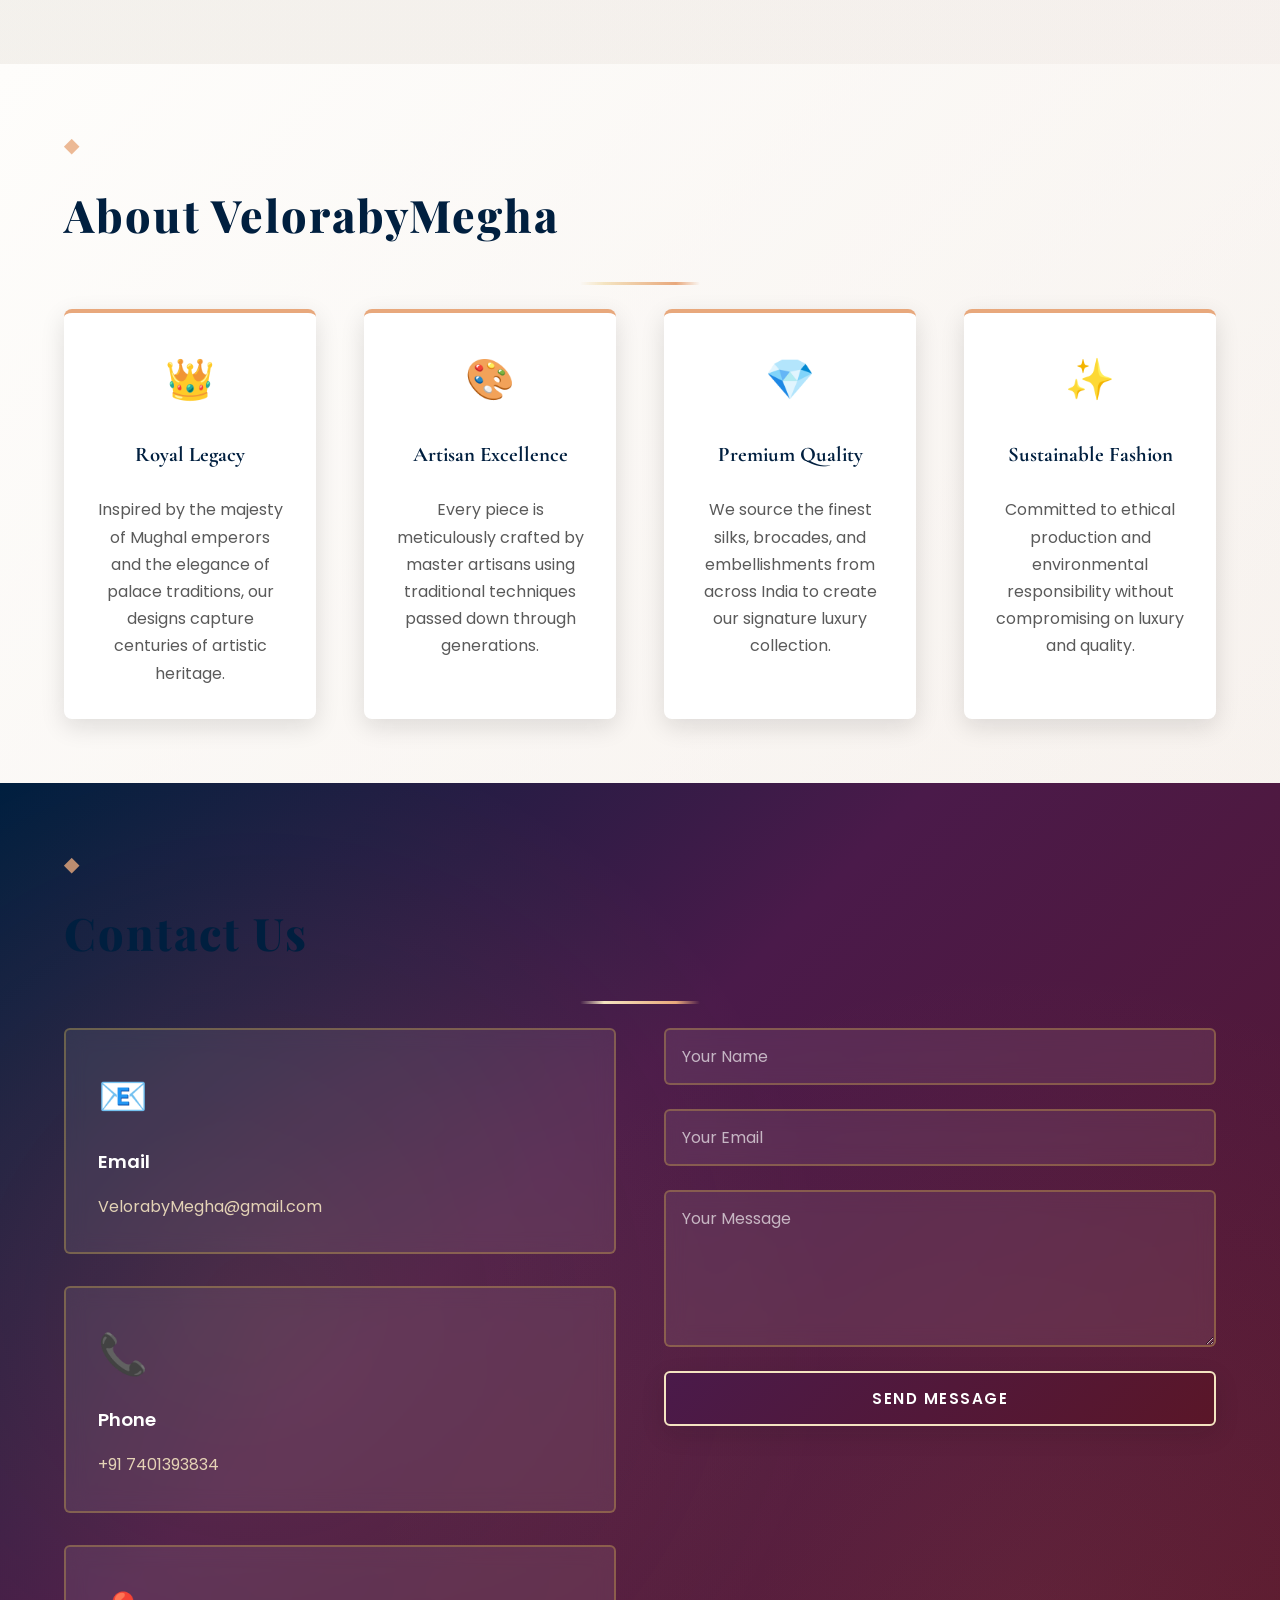
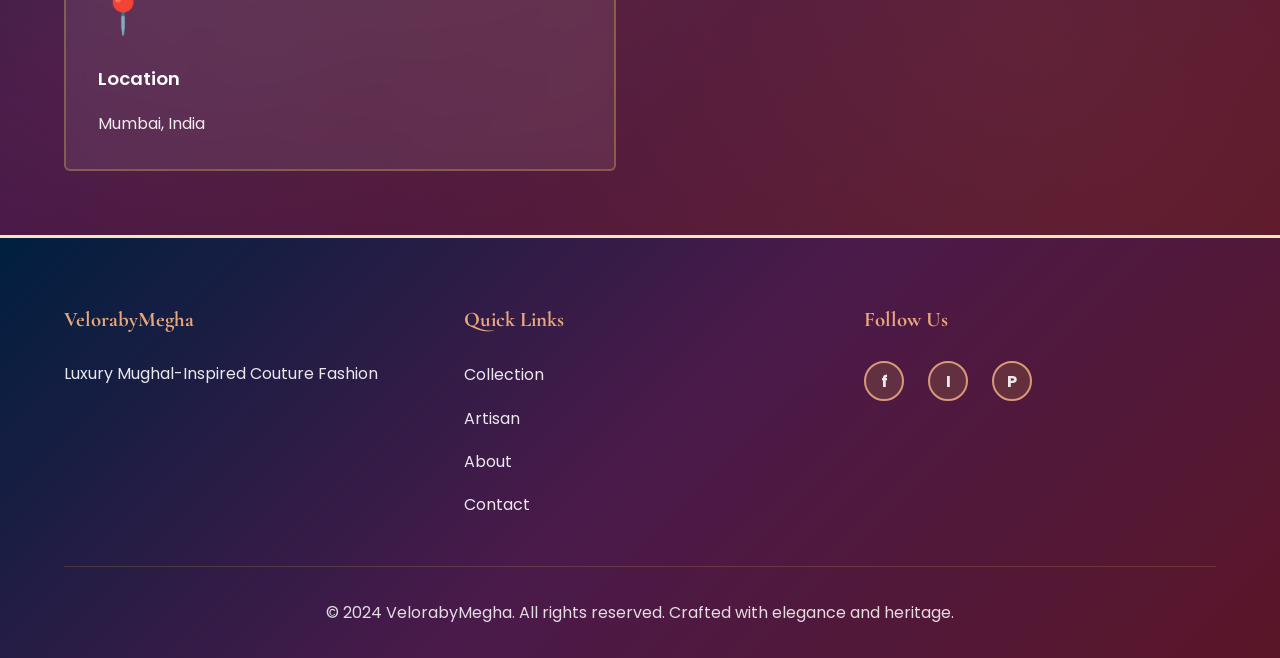
==== commit 72f83fa5: "WIP: Cart, payment, and responsive UI improvements" ====
--- a/index.html
+++ b/index.html
@@ -3,22 +3,22 @@
 <head>
     <meta charset="UTF-8">
     <meta name="viewport" content="width=device-width, initial-scale=1.0, viewport-fit=cover">
-    <meta name="description" content="VelorabyMegha - Premium Women's Kurti Boutique. Explore elegant kurtis for every woman with our luxury collection.">
-    <meta name="keywords" content="kurtis, women's fashion, boutique, luxury kurtis, cotton kurtis, designer kurtis">
+    <meta name="description" content="VelorabyMegha - Premium Mughal-Inspired Luxury Ethnic Fashion. Discover exquisite designer kurtis and couture wear from our palace-inspired collection.">
+    <meta name="keywords" content="luxury kurtis, designer ethnic wear, Mughal fashion, couture, premium Indian wear">
     <meta name="author" content="VelorabyMegha">
-    <meta name="theme-color" content="#4a148c">
+    <meta name="theme-color" content="#1d5d4c">
     <meta name="apple-mobile-web-app-capable" content="yes">
     <meta name="apple-mobile-web-app-status-bar-style" content="black-translucent">
     <meta name="apple-mobile-web-app-title" content="VelorabyMegha">
-    <title>VelorabyMegha - Elegant Kurtis for Every Woman</title>
+    <title>VelorabyMegha - Luxury Mughal-Inspired Couture</title>
     <link rel="stylesheet" href="style.css">
 </head>
 <body>
     <!-- Navigation Bar -->
-    <nav class="navbar">
+    <nav class="navbar" id="navbar">
         <div class="nav-container">
             <div class="nav-logo">
-                <span class="logo-icon">👗</span>
+                <span class="logo-icon">👑</span>
                 <span class="logo-text">VelorabyMegha</span>
             </div>
             <div class="nav-toggle" id="navToggle">
@@ -28,302 +28,334 @@
             </div>
             <ul class="nav-menu" id="navMenu">
                 <li><a href="#home" class="nav-link">Home</a></li>
+                <li><a href="#featured" class="nav-link">Featured</a></li>
                 <li><a href="#collection" class="nav-link">Collection</a></li>
-                <li><a href="#new-arrivals" class="nav-link">New Arrivals</a></li>
-                <li><a href="#best-sellers" class="nav-link">Best Sellers</a></li>
-                <li><a href="#about" class="nav-link">About</a></li>
+                <li><a href="#artisan" class="nav-link">Artisan</a></li>
+                <li><a href="#about" class="nav-link">Heritage</a></li>
                 <li><a href="#contact" class="nav-link">Contact</a></li>
             </ul>
         </div>
     </nav>
 
-    <!-- Hero Section -->
+    <!-- Hero Section with Full-Screen Image -->
     <section class="hero" id="home">
-        <div class="hero-background">
-            <div class="shape shape-1"></div>
-            <div class="shape shape-2"></div>
-            <div class="shape shape-3"></div>
-        </div>
-        <div class="hero-content">
-            <h1 class="hero-title">VelorabyMegha</h1>
-            <p class="hero-tagline">Elegant Kurtis for Every Woman</p>
-            <p class="hero-subtitle">Experience luxury and elegance with our premium kurti collection</p>
-            <div class="hero-buttons">
-                <button class="btn btn-primary" onclick="document.getElementById('collection').scrollIntoView({behavior: 'smooth'})">Shop Now</button>
-                <button class="btn btn-secondary" onclick="document.getElementById('collection').scrollIntoView({behavior: 'smooth'})">Explore Collection</button>
-            </div>
-        </div>
-    </section>
-
-    <!-- Categories Section -->
-    <section class="categories" id="categories">
-        <div class="container">
-            <h2 class="section-title">Shop by Category</h2>
-            <div class="categories-grid">
-                <div class="category-card">
-                    <div class="category-icon">👕</div>
-                    <h3>Cotton Kurtis</h3>
-                    <p>Soft and comfortable everyday wear</p>
-                </div>
-                <div class="category-card">
-                    <div class="category-icon">🎨</div>
-                    <h3>Printed Kurtis</h3>
-                    <p>Vibrant designs and patterns</p>
-                </div>
-                <div class="category-card">
-                    <div class="category-icon">💎</div>
-                    <h3>Designer Kurtis</h3>
-                    <p>Exclusive luxury collections</p>
-                </div>
-                <div class="category-card">
-                    <div class="category-icon">✨</div>
-                    <h3>Festive Wear</h3>
-                    <p>Elegant pieces for celebrations</p>
-                </div>
-                <div class="category-card">
-                    <div class="category-icon">💼</div>
-                    <h3>Office Wear</h3>
-                    <p>Professional and stylish</p>
-                </div>
-                <div class="category-card">
-                    <div class="category-icon">😊</div>
-                    <h3>Casual Wear</h3>
-                    <p>Relaxed and trendy styles</p>
-                </div>
-            </div>
-        </div>
-    </section>
-
-    <!-- Collection Section -->
-    <section class="collection" id="collection">
-        <div class="container">
-            <h2 class="section-title">Our Premium Collection</h2>
-            <div class="products-grid">
-                <!-- Product Card 1 -->
-                <div class="product-card">
-                    <div class="product-image">
-                        <img src="https://images.pexels.com/photos/1926769/pexels-photo-1926769.jpeg?w=250&h=300&fit=crop" alt="Royal Purple Kurti">
-                        <div class="product-overlay">
-                            <button class="btn-icon" title="Quick View">👁️</button>
-                        </div>
-                    </div>
-                    <div class="product-info">
-                        <h3 class="product-name">Royal Purple Kurti</h3>
-                        <div class="product-rating">
-                            <span class="stars">⭐⭐⭐⭐⭐</span>
-                            <span class="rating-count">(128)</span>
-                        </div>
-                        <p class="product-price">₹1,299</p>
-                        <button class="btn btn-add-cart">Add to Cart</button>
-                    </div>
-                </div>
-
-                <!-- Product Card 2 -->
-                <div class="product-card">
-                    <div class="product-image">
-                        <img src="https://images.pexels.com/photos/2220316/pexels-photo-2220316.jpeg?w=250&h=300&fit=crop" alt="Magenta Elegance">
-                        <div class="product-overlay">
-                            <button class="btn-icon" title="Quick View">👁️</button>
-                        </div>
-                    </div>
-                    <div class="product-info">
-                        <h3 class="product-name">Magenta Elegance</h3>
-                        <div class="product-rating">
-                            <span class="stars">⭐⭐⭐⭐⭐</span>
-                            <span class="rating-count">(95)</span>
-                        </div>
-                        <p class="product-price">₹1,499</p>
-                        <button class="btn btn-add-cart">Add to Cart</button>
-                    </div>
-                </div>
-
-                <!-- Product Card 3 -->
-                <div class="product-card">
-                    <div class="product-image">
-                        <img src="https://images.pexels.com/photos/1055691/pexels-photo-1055691.jpeg?w=250&h=300&fit=crop" alt="Lavender Dreams">
-                        <div class="product-overlay">
-                            <button class="btn-icon" title="Quick View">👁️</button>
-                        </div>
-                    </div>
-                    <div class="product-info">
-                        <h3 class="product-name">Lavender Dreams</h3>
-                        <div class="product-rating">
+        <div class="hero-wrapper">
+            <div class="hero-image" style="background: linear-gradient(135deg, #6b1e2f 0%, #1d5d4c 50%, #003d5c 100%);"></div>
+            
+            <!-- Cinematic Overlay -->
+            <div class="hero-overlay"></div>
+            
+            <!-- Mughal Arch Shapes -->
+            <svg class="arch-decoration" viewBox="0 0 1200 600" preserveAspectRatio="xMidYMid slice">
+                <defs>
+                    <linearGradient id="archGradient" x1="0%" y1="0%" x2="100%" y2="100%">
+                        <stop offset="0%" style="stop-color:#d4af37;stop-opacity:0.15" />
+                        <stop offset="100%" style="stop-color:#c9a961;stop-opacity:0" />
+                    </linearGradient>
+                </defs>
+                <!-- Left Arch -->
+                <path d="M 0 200 Q 150 50 250 200 L 250 600 L 0 600 Z" fill="url(#archGradient)" />
+                <!-- Right Arch -->
+                <path d="M 1200 200 Q 1050 50 950 200 L 950 600 L 1200 600 Z" fill="url(#archGradient)" />
+                <!-- Center Decorative Arch -->
+                <path d="M 450 100 Q 600 0 750 100" stroke="#d4af37" stroke-width="2" fill="none" opacity="0.3" />
+            </svg>
+            
+            <!-- Hero Content -->
+            <div class="hero-content">
+                <div class="hero-label">Luxury Heritage Fashion</div>
+                <h1 class="hero-title">VelorabyMegha</h1>
+                <p class="hero-subtitle">Mughal-Inspired Couture for the Modern Woman</p>
+                <p class="hero-description">Experience the regal elegance of palace-inspired fashion with meticulously crafted designer kurtis and premium ethnic wear</p>
+                
+                <div class="hero-buttons">
+                    <button class="btn btn-primary" onclick="document.getElementById('featured').scrollIntoView({behavior: 'smooth'})">Explore Collection</button>
+                    <button class="btn btn-outline">View Lookbook</button>
+                </div>
+            </div>
+            
+            <!-- Scroll Indicator -->
+            <div class="scroll-indicator">
+                <span></span>
+            </div>
+        </div>
+    </section>
+
+    <!-- Featured Collection Section -->
+    <section class="featured-collection" id="featured">
+        <div class="container">
+            <div class="section-header">
+                <h2 class="section-title">Signature Collection</h2>
+                <p class="section-subtitle">Hand-selected masterpieces from our palace archives</p>
+            </div>
+            
+            <div class="featured-grid">
+                <div class="featured-card featured-main">
+                    <div class="featured-image">
+                        <img src="https://images.pexels.com/photos/1926769/pexels-photo-1926769.jpeg?w=400&h=500&fit=crop" alt="Emerald Maharani">
+                        <div class="featured-overlay">
+                            <button class="btn btn-primary" onclick="addToCart({id: 'FEAT-001', name: 'Emerald Maharani', price: 2499, image: '👗'})">Add to Cart</button>
+                        </div>
+                    </div>
+                    <div class="featured-content">
+                        <h3>Emerald Maharani</h3>
+                        <p class="price">₹2,499</p>
+                        <p class="description">Opulent emerald silk kurti with intricate gold embroidery, inspired by Mughal palace traditions</p>
+                    </div>
+                </div>
+                
+                <div class="featured-card featured-small">
+                    <div class="featured-image">
+                        <img src="https://images.pexels.com/photos/2220316/pexels-photo-2220316.jpeg?w=300&h=400&fit=crop" alt="Maroon Palace Grace">
+                        <div class="featured-overlay">
+                            <button class="btn btn-primary" onclick="addToCart({id: 'FEAT-002', name: 'Maroon Palace Grace', price: 2699, image: '👗'})">Add to Cart</button>
+                        </div>
+                    </div>
+                    <div class="featured-content">
+                        <h3>Maroon Palace Grace</h3>
+                        <p class="price">₹2,699</p>
+                    </div>
+                </div>
+                
+                <div class="featured-card featured-small">
+                    <div class="featured-image">
+                        <img src="https://images.pexels.com/photos/1055691/pexels-photo-1055691.jpeg?w=300&h=400&fit=crop" alt="Gold Embellished">
+                        <div class="featured-overlay">
+                            <button class="btn btn-primary" onclick="addToCart({id: 'FEAT-003', name: 'Gold Embellished', price: 2299, image: '👗'})">Add to Cart</button>
+                        </div>
+                    </div>
+                    <div class="featured-content">
+                        <h3>Gold Embellished</h3>
+                        <p class="price">₹2,299</p>
+                    </div>
+                </div>
+            </div>
+        </div>
+    </section>
+
+    <!-- Artisan Spotlight Section -->
+    <section class="artisan-spotlight">
+        <div class="container">
+            <div class="artisan-content">
+                <div class="artisan-text">
+                    <h2 class="section-title">Master Craftsmen</h2>
+                    <p>Every piece in the VelorabyMegha collection is a testament to centuries of Indian artisanal tradition. Our master craftsmen combine ancient Mughal techniques with contemporary design sensibilities to create wearable art.</p>
+                    <p>Each kurti is hand-embroidered, hand-dyed, and carefully inspected to ensure it meets our exacting standards of luxury and excellence.</p>
+                    <button class="btn btn-primary">Learn Our Story</button>
+                </div>
+                <div class="artisan-visual">
+                    <div class="artisan-image">
+                        <img src="https://images.pexels.com/photos/3622614/pexels-photo-3622614.jpeg?w=500&h=600&fit=crop" alt="Artisan Craftsmanship">
+                    </div>
+                </div>
+            </div>
+        </div>
+    </section>
+
+    <!-- Premium Collection Grid -->
+    <section class="premium-collection" id="collection">
+        <div class="container">
+            <div class="section-header">
+                <h2 class="section-title">Complete Collection</h2>
+                <p class="section-subtitle">Discover our full range of palace-inspired designer wear</p>
+            </div>
+            
+            <div class="collection-filters">
+                <button class="filter-btn active" data-filter="all">All Pieces</button>
+                <button class="filter-btn" data-filter="royal">Royal Collection</button>
+                <button class="filter-btn" data-filter="silk">Premium Silk</button>
+                <button class="filter-btn" data-filter="festive">Festive</button>
+            </div>
+            
+            <div class="luxury-grid">
+                <!-- Product Cards with Enhanced Styling -->
+                <div class="luxury-product-card" data-category="royal">
+                    <div class="product-image-wrapper">
+                        <img src="https://images.pexels.com/photos/1536619/pexels-photo-1536619.jpeg?w=300&h=400&fit=crop" alt="Royal Silk Majesty">
+                        <div class="product-badge">New</div>
+                        <div class="product-overlay-luxury">
+                            <button class="btn-luxury-view" title="Quick View">👁️ View</button>
+                            <button class="btn-luxury-heart" title="Wishlist">♡</button>
+                        </div>
+                    </div>
+                    <div class="luxury-product-info">
+                        <h3 class="product-title">Royal Silk Majesty</h3>
+                        <div class="product-rating-luxury">
+                            <span class="stars">⭐⭐⭐⭐⭐</span>
+                            <span class="rating-text">(156)</span>
+                        </div>
+                        <p class="product-price-luxury">₹2,899</p>
+                        <p class="product-description">Premium silk with gold zardozi embroidery</p>
+                        <button class="btn btn-primary" onclick="addToCart({id: 'HOME-001', name: 'Royal Silk Majesty', price: 2899, image: '👗'})" data-product-id="HOME-001">Add to Cart</button>
+                    </div>
+                </div>
+
+                <div class="luxury-product-card" data-category="silk">
+                    <div class="product-image-wrapper">
+                        <img src="https://images.pexels.com/photos/3622608/pexels-photo-3622608.jpeg?w=300&h=400&fit=crop" alt="Sapphire Elegance">
+                        <div class="product-badge">Bestseller</div>
+                        <div class="product-overlay-luxury">
+                            <button class="btn-luxury-view" title="Quick View">👁️ View</button>
+                            <button class="btn-luxury-heart" title="Wishlist">♡</button>
+                        </div>
+                    </div>
+                    <div class="luxury-product-info">
+                        <h3 class="product-title">Sapphire Elegance</h3>
+                        <div class="product-rating-luxury">
+                            <span class="stars">⭐⭐⭐⭐⭐</span>
+                            <span class="rating-text">(112)</span>
+                        </div>
+                        <p class="product-price-luxury">₹2,599</p>
+                        <p class="product-description">Royal blue silk with pearl embellishments</p>
+                        <button class="btn btn-primary" onclick="addToCart({id: 'HOME-002', name: 'Sapphire Elegance', price: 2599, image: '👗'})" data-product-id="HOME-002">Add to Cart</button>
+                    </div>
+                </div>
+
+                <div class="luxury-product-card" data-category="royal">
+                    <div class="product-image-wrapper">
+                        <img src="https://images.pexels.com/photos/1926770/pexels-photo-1926770.jpeg?w=300&h=400&fit=crop" alt="Antique Gold Crown">
+                        <div class="product-badge">Limited</div>
+                        <div class="product-overlay-luxury">
+                            <button class="btn-luxury-view" title="Quick View">👁️ View</button>
+                            <button class="btn-luxury-heart" title="Wishlist">♡</button>
+                        </div>
+                    </div>
+                    <div class="luxury-product-info">
+                        <h3 class="product-title">Antique Gold Crown</h3>
+                        <div class="product-rating-luxury">
                             <span class="stars">⭐⭐⭐⭐</span>
-                            <span class="rating-count">(87)</span>
-                        </div>
-                        <p class="product-price">₹1,199</p>
-                        <button class="btn btn-add-cart">Add to Cart</button>
-                    </div>
-                </div>
-
-                <!-- Product Card 4 -->
-                <div class="product-card">
-                    <div class="product-image">
-                        <img src="https://images.pexels.com/photos/1536619/pexels-photo-1536619.jpeg?w=250&h=300&fit=crop" alt="Hot Pink Chic">
-                        <div class="product-overlay">
-                            <button class="btn-icon" title="Quick View">👁️</button>
-                        </div>
-                    </div>
-                    <div class="product-info">
-                        <h3 class="product-name">Hot Pink Chic</h3>
-                        <div class="product-rating">
-                            <span class="stars">⭐⭐⭐⭐⭐</span>
-                            <span class="rating-count">(156)</span>
-                        </div>
-                        <p class="product-price">₹1,599</p>
-                        <button class="btn btn-add-cart">Add to Cart</button>
-                    </div>
-                </div>
-
-                <!-- Product Card 5 -->
-                <div class="product-card">
-                    <div class="product-image">
-                        <img src="https://images.pexels.com/photos/3622614/pexels-photo-3622614.jpeg?w=250&h=300&fit=crop" alt="Deep Purple Grace">
-                        <div class="product-overlay">
-                            <button class="btn-icon" title="Quick View">👁️</button>
-                        </div>
-                    </div>
-                    <div class="product-info">
-                        <h3 class="product-name">Deep Purple Grace</h3>
-                        <div class="product-rating">
-                            <span class="stars">⭐⭐⭐⭐⭐</span>
-                            <span class="rating-count">(112)</span>
-                        </div>
-                        <p class="product-price">₹1,699</p>
-                        <button class="btn btn-add-cart">Add to Cart</button>
-                    </div>
-                </div>
-
-                <!-- Product Card 6 -->
-                <div class="product-card">
-                    <div class="product-image">
-                        <img src="https://images.pexels.com/photos/2220294/pexels-photo-2220294.jpeg?w=250&h=300&fit=crop" alt="Golden Elegance">
-                        <div class="product-overlay">
-                            <button class="btn-icon" title="Quick View">👁️</button>
-                        </div>
-                    </div>
-                    <div class="product-info">
-                        <h3 class="product-name">Golden Elegance</h3>
-                        <div class="product-rating">
+                            <span class="rating-text">(78)</span>
+                        </div>
+                        <p class="product-price-luxury">₹2,799</p>
+                        <p class="product-description">Cream silk with antique gold zari work</p>
+                        <button class="btn btn-primary" onclick="addToCart({id: 'HOME-003', name: 'Antique Gold Crown', price: 2799, image: '👗'})" data-product-id="HOME-003">Add to Cart</button>
+                    </div>
+                </div>
+
+                <div class="luxury-product-card" data-category="festive">
+                    <div class="product-image-wrapper">
+                        <img src="https://images.pexels.com/photos/2552140/pexels-photo-2552140.jpeg?w=300&h=400&fit=crop" alt="Floral Diamond">
+                        <div class="product-overlay-luxury">
+                            <button class="btn-luxury-view" title="Quick View">👁️ View</button>
+                            <button class="btn-luxury-heart" title="Wishlist">♡</button>
+                        </div>
+                    </div>
+                    <div class="luxury-product-info">
+                        <h3 class="product-title">Floral Diamond</h3>
+                        <div class="product-rating-luxury">
+                            <span class="stars">⭐⭐⭐⭐⭐</span>
+                            <span class="rating-text">(145)</span>
+                        </div>
+                        <p class="product-price-luxury">₹2,899</p>
+                        <p class="product-description">Ivory silk with floral embroidery</p>
+                        <button class="btn btn-primary" onclick="addToCart({id: 'HOME-004', name: 'Floral Diamond', price: 2899, image: '👗'})" data-product-id="HOME-004">Add to Cart</button>
+                    </div>
+                </div>
+
+                <div class="luxury-product-card" data-category="royal">
+                    <div class="product-image-wrapper">
+                        <img src="https://images.pexels.com/photos/1536622/pexels-photo-1536622.jpeg?w=300&h=400&fit=crop" alt="Crimson Dynasty">
+                        <div class="product-overlay-luxury">
+                            <button class="btn-luxury-view" title="Quick View">👁️ View</button>
+                            <button class="btn-luxury-heart" title="Wishlist">♡</button>
+                        </div>
+                    </div>
+                    <div class="luxury-product-info">
+                        <h3 class="product-title">Crimson Dynasty</h3>
+                        <div class="product-rating-luxury">
+                            <span class="stars">⭐⭐⭐⭐⭐</span>
+                            <span class="rating-text">(167)</span>
+                        </div>
+                        <p class="product-price-luxury">₹2,549</p>
+                        <p class="product-description">Deep maroon with intricate threadwork</p>
+                        <button class="btn btn-primary" onclick="addToCart({id: 'HOME-005', name: 'Crimson Dynasty', price: 2549, image: '👗'})" data-product-id="HOME-005">Add to Cart</button>
+                    </div>
+                </div>
+
+                <div class="luxury-product-card" data-category="silk">
+                    <div class="product-image-wrapper">
+                        <img src="https://images.pexels.com/photos/2552130/pexels-photo-2552130.jpeg?w=300&h=400&fit=crop" alt="Ivory Heritage">
+                        <div class="product-overlay-luxury">
+                            <button class="btn-luxury-view" title="Quick View">👁️ View</button>
+                            <button class="btn-luxury-heart" title="Wishlist">♡</button>
+                        </div>
+                    </div>
+                    <div class="luxury-product-info">
+                        <h3 class="product-title">Ivory Heritage</h3>
+                        <div class="product-rating-luxury">
                             <span class="stars">⭐⭐⭐⭐</span>
-                            <span class="rating-count">(78)</span>
-                        </div>
-                        <p class="product-price">₹1,899</p>
-                        <button class="btn btn-add-cart">Add to Cart</button>
-                    </div>
-                </div>
-
-                <!-- Product Card 7 -->
-                <div class="product-card">
-                    <div class="product-image">
-                        <img src="https://images.pexels.com/photos/1926770/pexels-photo-1926770.jpeg?w=250&h=300&fit=crop" alt="Pink Blossom">
-                        <div class="product-overlay">
-                            <button class="btn-icon" title="Quick View">👁️</button>
-                        </div>
-                    </div>
-                    <div class="product-info">
-                        <h3 class="product-name">Pink Blossom</h3>
-                        <div class="product-rating">
-                            <span class="stars">⭐⭐⭐⭐⭐</span>
-                            <span class="rating-count">(134)</span>
-                        </div>
-                        <p class="product-price">₹1,349</p>
-                        <button class="btn btn-add-cart">Add to Cart</button>
-                    </div>
-                </div>
-
-                <!-- Product Card 8 -->
-                <div class="product-card">
-                    <div class="product-image">
-                        <img src="https://images.pexels.com/photos/2552130/pexels-photo-2552130.jpeg?w=250&h=300&fit=crop" alt="Lavender Comfort">
-                        <div class="product-overlay">
-                            <button class="btn-icon" title="Quick View">👁️</button>
-                        </div>
-                    </div>
-                    <div class="product-info">
-                        <h3 class="product-name">Lavender Comfort</h3>
-                        <div class="product-rating">
-                            <span class="stars">⭐⭐⭐⭐</span>
-                            <span class="rating-count">(91)</span>
-                        </div>
-                        <p class="product-price">₹1,099</p>
-                        <button class="btn btn-add-cart">Add to Cart</button>
-                    </div>
-                </div>
-
-                <!-- Product Card 9 -->
-                <div class="product-card">
-                    <div class="product-image">
-                        <img src="https://images.pexels.com/photos/3622608/pexels-photo-3622608.jpeg?w=250&h=300&fit=crop" alt="Hot Pink Fusion">
-                        <div class="product-overlay">
-                            <button class="btn-icon" title="Quick View">👁️</button>
-                        </div>
-                    </div>
-                    <div class="product-info">
-                        <h3 class="product-name">Hot Pink Fusion</h3>
-                        <div class="product-rating">
-                            <span class="stars">⭐⭐⭐⭐⭐</span>
-                            <span class="rating-count">(167)</span>
-                        </div>
-                        <p class="product-price">₹1,449</p>
-                        <button class="btn btn-add-cart">Add to Cart</button>
-                    </div>
-                </div>
-
-                <!-- Product Card 10 -->
-                <div class="product-card">
-                    <div class="product-image">
-                        <img src="https://images.pexels.com/photos/1536622/pexels-photo-1536622.jpeg?w=250&h=300&fit=crop" alt="Purple Sophistication">
-                        <div class="product-overlay">
-                            <button class="btn-icon" title="Quick View">👁️</button>
-                        </div>
-                    </div>
-                    <div class="product-info">
-                        <h3 class="product-name">Purple Sophistication</h3>
-                        <div class="product-rating">
-                            <span class="stars">⭐⭐⭐⭐</span>
-                            <span class="rating-count">(103)</span>
-                        </div>
-                        <p class="product-price">₹1,549</p>
-                        <button class="btn btn-add-cart">Add to Cart</button>
-                    </div>
-                </div>
-
-                <!-- Product Card 11 -->
-                <div class="product-card">
-                    <div class="product-image">
-                        <img src="https://images.pexels.com/photos/2552140/pexels-photo-2552140.jpeg?w=250&h=300&fit=crop" alt="Gold Accent Luxury">
-                        <div class="product-overlay">
-                            <button class="btn-icon" title="Quick View">👁️</button>
-                        </div>
-                    </div>
-                    <div class="product-info">
-                        <h3 class="product-name">Gold Accent Luxury</h3>
-                        <div class="product-rating">
-                            <span class="stars">⭐⭐⭐⭐⭐</span>
-                            <span class="rating-count">(145)</span>
-                        </div>
-                        <p class="product-price">₹1,799</p>
-                        <button class="btn btn-add-cart">Add to Cart</button>
-                    </div>
-                </div>
-
-                <!-- Product Card 12 -->
-                <div class="product-card">
-                    <div class="product-image">
-                        <img src="https://images.pexels.com/photos/2220320/pexels-photo-2220320.jpeg?w=250&h=300&fit=crop" alt="Magenta Splendor">
-                        <div class="product-overlay">
-                            <button class="btn-icon" title="Quick View">👁️</button>
-                        </div>
-                    </div>
-                    <div class="product-info">
-                        <h3 class="product-name">Magenta Splendor</h3>
-                        <div class="product-rating">
-                            <span class="stars">⭐⭐⭐⭐⭐</span>
-                            <span class="rating-count">(189)</span>
-                        </div>
-                        <p class="product-price">₹1,649</p>
-                        <button class="btn btn-add-cart">Add to Cart</button>
+                            <span class="rating-text">(91)</span>
+                        </div>
+                        <p class="product-price-luxury">₹2,099</p>
+                        <p class="product-description">Ivory silk with delicate pearl work</p>
+                        <button class="btn btn-primary" onclick="addToCart({id: 'HOME-006', name: 'Ivory Heritage', price: 2099, image: '👗'})" data-product-id="HOME-006">Add to Cart</button>
+                    </div>
+                </div>
+
+                <div class="luxury-product-card" data-category="festive">
+                    <div class="product-image-wrapper">
+                        <img src="https://images.pexels.com/photos/2220320/pexels-photo-2220320.jpeg?w=300&h=400&fit=crop" alt="Imperial Splendor">
+                        <div class="product-badge">Featured</div>
+                        <div class="product-overlay-luxury">
+                            <button class="btn-luxury-view" title="Quick View">👁️ View</button>
+                            <button class="btn-luxury-heart" title="Wishlist">♡</button>
+                        </div>
+                    </div>
+                    <div class="luxury-product-info">
+                        <h3 class="product-title">Imperial Splendor</h3>
+                        <div class="product-rating-luxury">
+                            <span class="stars">⭐⭐⭐⭐⭐</span>
+                            <span class="rating-text">(189)</span>
+                        </div>
+                        <p class="product-price-luxury">₹2,749</p>
+                        <p class="product-description">Maroon silk with gold brocade</p>
+                        <button class="btn btn-primary" onclick="addToCart({id: 'HOME-007', name: 'Imperial Splendor', price: 2749, image: '👗'})" data-product-id="HOME-007">Add to Cart</button>
+                    </div>
+                </div>
+
+                <div class="luxury-product-card" data-category="royal">
+                    <div class="product-image-wrapper">
+                        <img src="https://images.pexels.com/photos/2220294/pexels-photo-2220294.jpeg?w=300&h=400&fit=crop" alt="Velvet Blossom">
+                        <div class="product-overlay-luxury">
+                            <button class="btn-luxury-view" title="Quick View">👁️ View</button>
+                            <button class="btn-luxury-heart" title="Wishlist">♡</button>
+                        </div>
+                    </div>
+                    <div class="luxury-product-info">
+                        <h3 class="product-title">Velvet Blossom</h3>
+                        <div class="product-rating-luxury">
+                            <span class="stars">⭐⭐⭐⭐⭐</span>
+                            <span class="rating-text">(134)</span>
+                        </div>
+                        <p class="product-price-luxury">₹2,449</p>
+                        <p class="product-description">Emerald velvet with champagne embroidery</p>
+                        <button class="btn btn-primary" onclick="addToCart({id: 'HOME-008', name: 'Velvet Blossom', price: 2449, image: '👗'})" data-product-id="HOME-008">Add to Cart</button>
+                    </div>
+                </div>
+            </div>
+        </div>
+    </section>
+
+    <!-- Heritage Section -->
+    <section class="heritage" id="artisan">
+        <div class="container">
+            <div class="heritage-content">
+                <div class="heritage-text">
+                    <h2 class="section-title">Artisan Heritage</h2>
+                    <p>VelorabyMegha represents the pinnacle of traditional Indian craftsmanship. Each collection celebrates the opulence and artistry of Mughal court attire, reimagined for the modern woman.</p>
+                    <ul class="heritage-features">
+                        <li>🎨 Hand-Embroidered Masterpieces</li>
+                        <li>👑 Mughal Palace-Inspired Designs</li>
+                        <li>✨ Premium Silk & Brocade Fabrics</li>
+                        <li>💎 Authentic Zardozi & Zari Work</li>
+                        <li>🏆 Limited Edition Collections</li>
+                        <li>🌟 Celebrity Favorite Brand</li>
+                    </ul>
+                </div>
+                <div class="heritage-visual">
+                    <div class="heritage-image-container">
+                        <img src="https://images.pexels.com/photos/1926769/pexels-photo-1926769.jpeg?w=500&h=600&fit=crop" alt="Heritage Collection">
+                        <div class="heritage-badge">Since 2020</div>
                     </div>
                 </div>
             </div>
@@ -334,18 +366,26 @@
     <section class="about" id="about">
         <div class="container">
             <h2 class="section-title">About VelorabyMegha</h2>
-            <div class="about-content">
-                <div class="about-text">
-                    <p>Welcome to VelorabyMegha, your ultimate destination for elegant and luxurious kurtis. We are dedicated to bringing premium quality traditional wear with a modern twist to every woman who values style and comfort.</p>
-                    <p>Our carefully curated collection features the finest fabrics, exquisite designs, and impeccable craftsmanship. Each kurti is a testament to our commitment to excellence and your unique style.</p>
-                    <ul class="about-features">
-                        <li>✨ Premium Quality Fabrics</li>
-                        <li>👗 Exclusive Designs</li>
-                        <li>💎 Luxury Collection</li>
-                        <li>🚚 Fast & Free Shipping</li>
-                        <li>💯 100% Authentic</li>
-                        <li>🔄 Easy Returns</li>
-                    </ul>
+            <div class="about-grid">
+                <div class="about-card">
+                    <div class="about-icon">👑</div>
+                    <h3>Royal Legacy</h3>
+                    <p>Inspired by the majesty of Mughal emperors and the elegance of palace traditions, our designs capture centuries of artistic heritage.</p>
+                </div>
+                <div class="about-card">
+                    <div class="about-icon">🎨</div>
+                    <h3>Artisan Excellence</h3>
+                    <p>Every piece is meticulously crafted by master artisans using traditional techniques passed down through generations.</p>
+                </div>
+                <div class="about-card">
+                    <div class="about-icon">💎</div>
+                    <h3>Premium Quality</h3>
+                    <p>We source the finest silks, brocades, and embellishments from across India to create our signature luxury collection.</p>
+                </div>
+                <div class="about-card">
+                    <div class="about-icon">✨</div>
+                    <h3>Sustainable Fashion</h3>
+                    <p>Committed to ethical production and environmental responsibility without compromising on luxury and quality.</p>
                 </div>
             </div>
         </div>
@@ -354,25 +394,26 @@
     <!-- Contact Section -->
     <section class="contact" id="contact">
         <div class="container">
-            <h2 class="section-title">Get In Touch</h2>
-            <div class="contact-content">
-                <div class="contact-info">
-                    <div class="contact-item">
-                        <span class="contact-icon">📧</span>
-                        <div>
-                            <h3>Email</h3>
-                            <p><a href="mailto:VelorabyMegha@gmail.com">VelorabyMegha@gmail.com</a></p>
-                        </div>
-                    </div>
-                    <div class="contact-item">
-                        <span class="contact-icon">📞</span>
-                        <div>
-                            <h3>Phone</h3>
-                            <p><a href="tel:+917401393834">+91 7401393834</a></p>
-                        </div>
-                    </div>
-                </div>
-                <form class="contact-form" id="contactForm">
+            <h2 class="section-title">Contact Us</h2>
+            <div class="contact-wrapper">
+                <div class="contact-info-luxury">
+                    <div class="contact-item-luxury">
+                        <span class="contact-icon-luxury">📧</span>
+                        <h3>Email</h3>
+                        <p><a href="mailto:VelorabyMegha@gmail.com">VelorabyMegha@gmail.com</a></p>
+                    </div>
+                    <div class="contact-item-luxury">
+                        <span class="contact-icon-luxury">📞</span>
+                        <h3>Phone</h3>
+                        <p><a href="tel:+917401393834">+91 7401393834</a></p>
+                    </div>
+                    <div class="contact-item-luxury">
+                        <span class="contact-icon-luxury">📍</span>
+                        <h3>Location</h3>
+                        <p>Mumbai, India</p>
+                    </div>
+                </div>
+                <form class="contact-form-luxury" id="contactForm">
                     <input type="text" placeholder="Your Name" required>
                     <input type="email" placeholder="Your Email" required>
                     <textarea placeholder="Your Message" rows="5" required></textarea>
@@ -383,14 +424,33 @@
     </section>
 
     <!-- Footer -->
-    <footer class="footer">
-        <div class="container">
-            <p>&copy; 2024 VelorabyMegha. All rights reserved. Crafted with elegance and passion.</p>
-            <div class="footer-links">
-                <a href="#home">Home</a>
-                <a href="#collection">Collection</a>
-                <a href="#about">About</a>
-                <a href="#contact">Contact</a>
+    <footer class="footer-luxury">
+        <div class="container">
+            <div class="footer-content">
+                <div class="footer-section">
+                    <h4>VelorabyMegha</h4>
+                    <p>Luxury Mughal-Inspired Couture Fashion</p>
+                </div>
+                <div class="footer-section">
+                    <h4>Quick Links</h4>
+                    <ul>
+                        <li><a href="#collection">Collection</a></li>
+                        <li><a href="#artisan">Artisan</a></li>
+                        <li><a href="#about">About</a></li>
+                        <li><a href="#contact">Contact</a></li>
+                    </ul>
+                </div>
+                <div class="footer-section">
+                    <h4>Follow Us</h4>
+                    <div class="social-links">
+                        <a href="#" class="social-icon">f</a>
+                        <a href="#" class="social-icon">I</a>
+                        <a href="#" class="social-icon">P</a>
+                    </div>
+                </div>
+            </div>
+            <div class="footer-bottom">
+                <p>&copy; 2024 VelorabyMegha. All rights reserved. Crafted with elegance and heritage.</p>
             </div>
         </div>
     </footer>
@@ -398,9 +458,24 @@
     <!-- Loading Animation -->
     <div class="loading-screen" id="loadingScreen">
         <div class="loading-spinner"></div>
-        <p>Loading...</p>
+        <p>Loading Elegance...</p>
     </div>
 
+    <script src="shop/js/cart.js"></script>
     <script src="script.js"></script>
+    <script>
+        // Initialize cart from localStorage on page load
+        document.addEventListener('DOMContentLoaded', function() {
+            if (!window.cart) {
+                const savedCart = localStorage.getItem('cart');
+                window.cart = savedCart ? JSON.parse(savedCart) : [];
+            }
+        });
+        
+        // Redirect to cart when user clicks on Cart link
+        function goToCart() {
+            window.location.href = 'shop/cart.html';
+        }
+    </script>
 </body>
 </html>
--- a/style.css
+++ b/style.css
@@ -1,47 +1,68 @@
 /* ========================================
-   ROOT & GLOBAL STYLES
+   COMPLETE LUXURY MUGHAL FASHION DESIGN
+   VelorabyMegha Premium Boutique
    ======================================== */
 
+@import url('https://fonts.googleapis.com/css2?family=Playfair+Display:wght@700;800;900&family=Cormorant+Garamond:wght@500;600;700&family=Poppins:wght@400;500;600;700&display=swap');
+
 :root {
-    /* Premium Color Palette */
-    --deep-purple: #4a148c;
-    --magenta: #c2185b;
-    --hot-pink: #ff1493;
-    --lavender: #b39ddb;
+    /* Premium Luxury Color Palette */
+    /* Primary Jewel Tones */
+    --emerald-green: #0d4a3d;
+    --deep-maroon: #5a1628;
+    --sapphire-blue: #001f3f;
+    --royal-blue: #003d5c;
+    --plum-royal: #4a1a4a;
+    
+    /* Premium Gold & Metallic */
+    --accent-gold: #e8c547;
+    --champagne-gold: #f4e4c1;
+    --rose-gold: #e8a87c;
+    --antique-gold: #d4af37;
+    --platinum: #e5e5ea;
+    --pearl-white: #f8f6f0;
+    
+    /* Luxe Accent Colors */
+    --burgundy: #8b3a3a;
+    --teal-luxury: #1a5f5a;
+    --wine-red: #722f37;
+    --lavender-gray: #b8a8c8;
+    
+    /* Neutral Luxury */
+    --ivory-cream: #faf8f4;
+    --light-cream: #fdf9f3;
+    --marble-light: #f0ebe3;
+    --gold-light: #f5efdb;
+    --off-white: #fefdfb;
+    --dark-accent: #0a0e14;
+    --text-dark: #1a1a1a;
+    --text-light: #5a5a5a;
     --white: #ffffff;
-    --gold: #ffd700;
-    --light-gray: #f5f5f5;
-    --dark-gray: #333333;
-    --text-color: #2c2c2c;
-    --border-color: #e0e0e0;
-
-    /* Typography */
-    --font-primary: 'Segoe UI', Tahoma, Geneva, Verdana, sans-serif;
+
+    --font-primary: 'Poppins', sans-serif;
+    --font-secondary: 'Cormorant Garamond', serif;
+    --font-display: 'Playfair Display', serif;
     --font-size-base: 16px;
-    --line-height: 1.6;
-
-    /* Spacing */
+    --line-height: 1.7;
+
     --spacing-xs: 0.5rem;
     --spacing-sm: 1rem;
     --spacing-md: 1.5rem;
     --spacing-lg: 2rem;
     --spacing-xl: 3rem;
-
-    /* Shadows */
-    --shadow-sm: 0 2px 8px rgba(0, 0, 0, 0.1);
-    --shadow-md: 0 4px 16px rgba(0, 0, 0, 0.15);
-    --shadow-lg: 0 8px 32px rgba(0, 0, 0, 0.2);
-
-    /* Transitions */
-    --transition: all 0.3s cubic-bezier(0.4, 0, 0.2, 1);
-
-    /* Mobile Safe Area & Responsive Variables */
+    --spacing-2xl: 4rem;
+
+    --shadow-sm: 0 3px 12px rgba(15, 15, 15, 0.08);
+    --shadow-md: 0 8px 24px rgba(15, 15, 15, 0.12);
+    --shadow-lg: 0 15px 40px rgba(15, 15, 15, 0.15);
+    --shadow-xl: 0 20px 50px rgba(15, 15, 15, 0.2);
+
+    --transition: all 0.4s cubic-bezier(0.35, 0.46, 0.4, 0.94);
+    --transition-fast: all 0.25s ease;
+    --transition-slow: all 0.6s cubic-bezier(0.2, 0.6, 0.2, 1);
+
     --vh: 1vh;
     --nav-height: 70px;
-    --safe-area-inset-top: env(safe-area-inset-top, 0px);
-    --safe-area-inset-bottom: env(safe-area-inset-bottom, 0px);
-    --safe-area-inset-left: env(safe-area-inset-left, 0px);
-    --safe-area-inset-right: env(safe-area-inset-right, 0px);
 }
 
 * {
@@ -58,17 +79,12 @@
     font-family: var(--font-primary);
     font-size: var(--font-size-base);
     line-height: var(--line-height);
-    color: var(--text-color);
-    background-color: var(--white);
+    color: var(--text-dark);
+    background: linear-gradient(135deg, var(--ivory-cream) 0%, var(--light-cream) 100%);
     overflow-x: hidden;
     -webkit-font-smoothing: antialiased;
     -moz-osx-font-smoothing: grayscale;
-    padding-bottom: env(safe-area-inset-bottom);
-}
-
-/* ========================================
-   CONTAINER & LAYOUT
-   ======================================== */
+}
 
 .container {
     max-width: 1200px;
@@ -77,28 +93,17 @@
 }
 
 /* ========================================
-   NAVIGATION BAR
+   NAVBAR
    ======================================== */
 
 .navbar {
     position: sticky;
     top: 0;
-    background: linear-gradient(135deg, rgba(74, 20, 140, 0.95), rgba(193, 24, 91, 0.95));
-    backdrop-filter: blur(10px);
-    box-shadow: var(--shadow-md);
+    background: linear-gradient(135deg, var(--sapphire-blue) 0%, var(--plum-royal) 50%, var(--deep-maroon) 100%);
+    backdrop-filter: blur(15px);
+    box-shadow: 0 12px 40px rgba(0, 0, 0, 0.25);
     z-index: 1000;
-    animation: slideDown 0.6s ease-out;
-}
-
-@keyframes slideDown {
-    from {
-        transform: translateY(-100%);
-        opacity: 0;
-    }
-    to {
-        transform: translateY(0);
-        opacity: 1;
-    }
+    border-bottom: 3px solid var(--champagne-gold);
 }
 
 .nav-container {
@@ -122,11 +127,27 @@
 }
 
 .nav-logo:hover {
-    transform: scale(1.05);
+    transform: scale(1.08);
 }
 
 .logo-icon {
     font-size: 2rem;
+    transition: var(--transition);
+}
+
+.nav-logo:hover .logo-icon {
+    transform: rotate(10deg) scale(1.1);
+}
+
+.logo-text {
+    font-family: var(--font-display);
+    font-size: 1.6rem;
+    font-weight: 800;
+    letter-spacing: 0.5px;
+    background: linear-gradient(135deg, var(--champagne-gold) 0%, var(--rose-gold) 50%, var(--accent-gold) 100%);
+    -webkit-background-clip: text;
+    -webkit-text-fill-color: transparent;
+    background-clip: text;
 }
 
 .nav-menu {
@@ -136,7 +157,7 @@
 }
 
 .nav-link {
-    color: var(--white);
+    color: var(--pearl-white);
     text-decoration: none;
     font-weight: 500;
     transition: var(--transition);
@@ -149,24 +170,26 @@
     bottom: -5px;
     left: 0;
     width: 0;
-    height: 2px;
-    background: linear-gradient(90deg, var(--gold), var(--hot-pink));
-    transition: width 0.3s ease;
+    height: 3px;
+    background: linear-gradient(90deg, var(--champagne-gold), var(--rose-gold), var(--accent-gold));
+    transition: width 0.4s ease;
 }
 
 .nav-link:hover {
-    color: var(--gold);
+    color: var(--champagne-gold);
 }
 
 .nav-link:hover::after {
     width: 100%;
 }
 
-/* Hamburger Menu */
 .nav-toggle {
     display: none;
     flex-direction: column;
     cursor: pointer;
+    align-items: center;
+    justify-content: center;
+    pointer-events: auto;
 }
 
 .nav-toggle span {
@@ -184,7 +207,7 @@
 
 .hero {
     min-height: 100vh;
-    background: linear-gradient(135deg, #4a148c 0%, #8b4db8 50%, #c2185b 100%);
+    background: linear-gradient(135deg, var(--sapphire-blue) 0%, var(--plum-royal) 30%, var(--deep-maroon) 60%, var(--wine-red) 100%);
     display: flex;
     align-items: center;
     justify-content: center;
@@ -193,57 +216,41 @@
     padding: var(--spacing-xl);
 }
 
-.hero-background {
+.hero-wrapper {
+    position: relative;
+    width: 100%;
+    height: 100%;
+    display: flex;
+    align-items: center;
+    justify-content: center;
+}
+
+.hero-image {
     position: absolute;
     top: 0;
     left: 0;
     width: 100%;
     height: 100%;
-    overflow: hidden;
-}
-
-/* Animated Background Shapes */
-.shape {
+    z-index: 1;
+}
+
+.hero-overlay {
     position: absolute;
-    border-radius: 50%;
-    opacity: 0.1;
-    animation: float 6s ease-in-out infinite;
-}
-
-.shape-1 {
-    width: 400px;
-    height: 400px;
-    background: var(--white);
-    top: -100px;
-    left: -100px;
-    animation-delay: 0s;
-}
-
-.shape-2 {
-    width: 300px;
-    height: 300px;
-    background: var(--lavender);
-    bottom: -50px;
-    right: -50px;
-    animation-delay: 2s;
-}
-
-.shape-3 {
-    width: 200px;
-    height: 200px;
-    background: var(--gold);
-    top: 50%;
-    right: 10%;
-    animation-delay: 4s;
-}
-
-@keyframes float {
-    0%, 100% {
-        transform: translateY(0px);
-    }
-    50% {
-        transform: translateY(30px);
-    }
+    top: 0;
+    left: 0;
+    width: 100%;
+    height: 100%;
+    background: linear-gradient(180deg, rgba(0,0,0,0.2) 0%, rgba(0,0,0,0.4) 100%);
+    z-index: 2;
+}
+
+.arch-decoration {
+    position: absolute;
+    top: 0;
+    left: 0;
+    width: 100%;
+    height: 100%;
+    z-index: 3;
 }
 
 .hero-content {
@@ -252,71 +259,39 @@
     text-align: center;
     color: var(--white);
     animation: fadeInUp 1s ease-out;
-}
-
-@keyframes fadeInUp {
-    from {
-        opacity: 0;
-        transform: translateY(30px);
-    }
-    to {
-        opacity: 1;
-        transform: translateY(0);
-    }
+    max-width: 800px;
+}
+
+.hero-label {
+    font-size: 0.85rem;
+    letter-spacing: 3px;
+    color: var(--champagne-gold);
+    text-transform: uppercase;
+    margin-bottom: var(--spacing-md);
+    font-weight: 600;
 }
 
 .hero-title {
-    font-size: clamp(2rem, 8vw, 4rem);
-    font-weight: 800;
+    font-family: var(--font-display);
+    font-size: clamp(2.5rem, 10vw, 5rem);
+    font-weight: 900;
+    letter-spacing: 3px;
     margin-bottom: var(--spacing-sm);
-    text-shadow: 0 4px 20px rgba(0, 0, 0, 0.3);
-    animation: slideInDown 0.8s ease-out;
-}
-
-.hero-tagline {
-    font-size: clamp(1.25rem, 4vw, 2rem);
-    font-weight: 600;
-    margin-bottom: var(--spacing-md);
-    color: var(--gold);
-    animation: slideInUp 0.8s ease-out;
+    background: linear-gradient(135deg, var(--champagne-gold) 0%, var(--rose-gold) 50%, var(--accent-gold) 100%);
+    -webkit-background-clip: text;
+    -webkit-text-fill-color: transparent;
+    background-clip: text;
 }
 
 .hero-subtitle {
-    font-size: clamp(1rem, 2vw, 1.25rem);
-    margin-bottom: var(--spacing-lg);
+    font-family: var(--font-secondary);
+    font-size: clamp(1.3rem, 4vw, 2.2rem);
+    font-weight: 500;
+    color: var(--rose-gold);
+    font-size: 1rem;
+    margin-bottom: var(--spacing-xl);
     opacity: 0.95;
-    animation: fadeIn 1s ease-out 0.3s both;
-}
-
-@keyframes slideInDown {
-    from {
-        opacity: 0;
-        transform: translateY(-30px);
-    }
-    to {
-        opacity: 1;
-        transform: translateY(0);
-    }
-}
-
-@keyframes slideInUp {
-    from {
-        opacity: 0;
-        transform: translateY(30px);
-    }
-    to {
-        opacity: 1;
-        transform: translateY(0);
-    }
-}
-
-@keyframes fadeIn {
-    from {
-        opacity: 0;
-    }
-    to {
-        opacity: 1;
-    }
+    line-height: 1.8;
 }
 
 .hero-buttons {
@@ -327,109 +302,172 @@
     animation: fadeInUp 1s ease-out 0.5s both;
 }
 
+.scroll-indicator {
+    position: absolute;
+    bottom: 20px;
+    left: 50%;
+    transform: translateX(-50%);
+    z-index: 10;
+}
+
+.scroll-indicator span {
+    display: block;
+    width: 24px;
+    height: 40px;
+    border: 2px solid var(--rose-gold);
+    border-radius: 12px;
+    position: relative;
+}
+
+.scroll-indicator span::before {
+    content: '';
+    position: absolute;
+    top: 8px;
+    left: 50%;
+    width: 2px;
+    height: 10px;
+    background: var(--rose-gold);
+    border-radius: 2px;
+    animation: scrollDown 1.5s infinite;
+    transform: translateX(-50%);
+}
+
+@keyframes scrollDown {
+    0% {
+        opacity: 1;
+        transform: translateX(-50%) translateY(0);
+    }
+    100% {
+        opacity: 0;
+        transform: translateX(-50%) translateY(12px);
+    }
+}
+
+@keyframes fadeInUp {
+    from {
+        opacity: 0;
+        transform: translateY(30px);
+    }
+    to {
+        opacity: 1;
+        transform: translateY(0);
+    }
+}
+
 /* ========================================
    BUTTONS
    ======================================== */
 
 .btn {
-    padding: 12px 32px;
+    padding: 14px 36px;
     border: none;
-    border-radius: 50px;
-    font-size: 1rem;
+    border-radius: 6px;
+    font-size: 0.95rem;
     font-weight: 600;
     cursor: pointer;
     transition: var(--transition);
     text-transform: uppercase;
-    letter-spacing: 1px;
+    letter-spacing: 1.5px;
     box-shadow: var(--shadow-md);
     font-family: inherit;
-    min-height: 44px;
+    min-height: 48px;
     display: inline-flex;
     align-items: center;
     justify-content: center;
     -webkit-user-select: none;
     user-select: none;
     -webkit-tap-highlight-color: transparent;
+    position: relative;
+    overflow: hidden;
+}
+
+.btn::before {
+    content: '';
+    position: absolute;
+    top: 50%;
+    left: 50%;
+    width: 0;
+    height: 0;
+    background: rgba(255, 255, 255, 0.2);
+    border-radius: 50%;
+    transform: translate(-50%, -50%);
+    transition: width 0.6s, height 0.6s;
+}
+
+.btn:hover::before {
+    width: 300px;
+    height: 300px;
 }
 
 .btn-primary {
-    background: linear-gradient(135deg, var(--hot-pink), var(--magenta));
+    background: linear-gradient(135deg, var(--plum-royal), var(--deep-maroon));
     color: var(--white);
+    border: 2px solid var(--champagne-gold);
 }
 
 .btn-primary:hover {
-    transform: translateY(-3px);
-    box-shadow: var(--shadow-lg);
-    background: linear-gradient(135deg, var(--magenta), var(--deep-purple));
-}
-
-.btn-primary:active {
-    transform: translateY(-1px);
-}
-
-.btn-secondary {
+    transform: translateY(-4px);
+    box-shadow: 0 15px 40px rgba(74, 26, 74, 0.35);
+    background: linear-gradient(135deg, var(--sapphire-blue), var(--plum-royal));
+}
+
+.btn-outline {
     background: transparent;
+    color: var(--sapphire-blue);
+    border: 2px solid var(--rose-gold);
+    font-weight: 600;
+}
+
+.btn-outline:hover {
+    background: var(--rose-gold);
     color: var(--white);
-    border: 2px solid var(--white);
-}
-
-.btn-secondary:hover {
-    background: var(--white);
-    color: var(--deep-purple);
-    transform: translateY(-3px);
-}
-
-.btn-add-cart {
-    width: 100%;
-    background: linear-gradient(135deg, var(--deep-purple), var(--magenta));
+    transform: translateY(-4px);
+}
+
+.btn-danger {
+    background: linear-gradient(135deg, #e74c3c 0%, #c0392b 100%);
     color: var(--white);
-    padding: 10px 0;
-    border: none;
-    border-radius: 8px;
-    cursor: pointer;
-    font-weight: 600;
-    transition: var(--transition);
-}
-
-.btn-add-cart:hover {
-    background: linear-gradient(135deg, var(--magenta), var(--hot-pink));
-    transform: scale(1.05);
-}
-
-.btn-icon {
-    background: rgba(255, 255, 255, 0.9);
-    border: none;
-    width: 44px;
-    height: 44px;
-    min-width: 44px;
-    min-height: 44px;
-    border-radius: 50%;
-    cursor: pointer;
+    border: 2px solid #e67e22;
+}
+
+.btn-danger:hover {
+    transform: translateY(-4px);
+    box-shadow: 0 15px 40px rgba(231, 76, 60, 0.35);
+    background: linear-gradient(135deg, #c0392b 0%, #a93226 100%);
+}
+
+/* ========================================
+   FEATURED COLLECTION
+   ======================================== */
+
+.featured-collection {
+    padding: var(--spacing-2xl) 0;
+    background: linear-gradient(135deg, var(--pearl-white) 0%, var(--gold-light) 50%, var(--champagne-gold) 100%);
+}
+
+.section-header {
+    text-align: center;
+    margin-bottom: var(--spacing-2xl);
+}
+
+.section-title {
+    font-family: var(--font-display);
+    font-size: clamp(1.75rem, 5vw, 2.8rem);
+    font-weight: 800;
+    color: var(--sapphire-blue);
+    letter-spacing: 2px;
+    margin-bottom: var(--spacing-md);
+    position: relative;
+    padding-bottom: var(--spacing-lg);
+}
+
+.section-title::before {
+    content: '◆';
+    display: block;
+    color: var(--rose-gold);
     font-size: 1.2rem;
-    display: flex;
-    align-items: center;
-    justify-content: center;
-    transition: var(--transition);
-    -webkit-tap-highlight-color: transparent;
-}
-
-.btn-icon:hover {
-    background: var(--white);
-    transform: scale(1.1);
-}
-
-/* ========================================
-   SECTION STYLING
-   ======================================== */
-
-.section-title {
-    font-size: clamp(1.75rem, 5vw, 2.5rem);
-    text-align: center;
-    margin-bottom: var(--spacing-xl);
-    color: var(--deep-purple);
-    font-weight: 800;
-    position: relative;
-    padding-bottom: var(--spacing-md);
+    margin-bottom: var(--spacing-sm);
+    opacity: 0.8;
 }
 
 .section-title::after {
@@ -438,122 +476,67 @@
     bottom: 0;
     left: 50%;
     transform: translateX(-50%);
-    width: 100px;
-    height: 4px;
-    background: linear-gradient(90deg, var(--deep-purple), var(--hot-pink), var(--gold));
+    width: 120px;
+    height: 3px;
+    background: linear-gradient(90deg, transparent, var(--champagne-gold) 20%, var(--rose-gold) 80%, transparent);
     border-radius: 2px;
 }
 
-/* ========================================
-   CATEGORIES SECTION
-   ======================================== */
-
-.categories {
-    padding: var(--spacing-xl) 0;
-    background: linear-gradient(180deg, var(--light-gray) 0%, var(--white) 100%);
-}
-
-.categories-grid {
+.section-subtitle {
+    font-size: 1.1rem;
+    color: var(--text-light);
+    font-weight: 300;
+    letter-spacing: 0.5px;
+}
+
+.featured-grid {
     display: grid;
-    grid-template-columns: repeat(auto-fit, minmax(280px, 1fr));
-    gap: var(--spacing-lg);
-}
-
-.category-card {
-    background: linear-gradient(135deg, rgba(255, 255, 255, 0.95), rgba(248, 229, 255, 0.95));
-    padding: var(--spacing-lg);
-    border-radius: 20px;
-    text-align: center;
-    transition: var(--transition);
-    box-shadow: var(--shadow-md);
-    border: 2px solid transparent;
-    backdrop-filter: blur(10px);
-}
-
-.category-card:hover {
-    transform: translateY(-10px);
-    box-shadow: var(--shadow-lg);
-    border-color: var(--hot-pink);
-    background: linear-gradient(135deg, rgba(255, 255, 255, 1), rgba(255, 224, 240, 1));
-}
-
-.category-icon {
-    font-size: 3rem;
-    margin-bottom: var(--spacing-md);
-    transition: var(--transition);
-}
-
-.category-card:hover .category-icon {
-    transform: scale(1.2) rotate(10deg);
-}
-
-.category-card h3 {
-    color: var(--deep-purple);
-    font-size: 1.25rem;
-    margin-bottom: var(--spacing-sm);
-}
-
-.category-card p {
-    color: var(--text-color);
-    font-size: 0.95rem;
-    opacity: 0.8;
-}
-
-/* ========================================
-   COLLECTION & PRODUCTS SECTION
-   ======================================== */
-
-.collection {
-    padding: var(--spacing-xl) 0;
-    background: linear-gradient(135deg, var(--light-gray), var(--white));
-}
-
-.products-grid {
-    display: grid;
-    grid-template-columns: repeat(auto-fill, minmax(250px, 1fr));
-    gap: var(--spacing-lg);
-}
-
-.product-card {
+    grid-template-columns: 2fr 1fr 1fr;
+    gap: var(--spacing-xl);
+}
+
+.featured-card {
     background: var(--white);
-    border-radius: 16px;
+    border-radius: 8px;
     overflow: hidden;
     box-shadow: var(--shadow-md);
     transition: var(--transition);
-    cursor: pointer;
-}
-
-.product-card:hover {
-    transform: translateY(-8px);
-    box-shadow: var(--shadow-lg);
-}
-
-.product-image {
+}
+
+.featured-main {
+    grid-row: span 2;
+}
+
+.featured-image {
     position: relative;
     width: 100%;
-    height: 280px;
+    height: 400px;
     overflow: hidden;
-    background: linear-gradient(135deg, #f5e6ff, #ffe6f0);
-}
-
-.product-image img {
+    background: linear-gradient(135deg, rgba(245, 240, 232, 0.8), rgba(240, 235, 227, 0.8));
+}
+
+.featured-main .featured-image {
+    height: 500px;
+}
+
+.featured-image img {
     width: 100%;
     height: 100%;
     object-fit: cover;
     transition: var(--transition);
 }
 
-.product-card:hover .product-image img {
-    transform: scale(1.1);
-}
-
-.product-overlay {
+.featured-card:hover .featured-image img {
+    transform: scale(1.05);
+}
+
+.featured-overlay {
     position: absolute;
     top: 0;
     left: 0;
     width: 100%;
     height: 100%;
-    background: rgba(74, 20, 140, 0.8);
+    background: rgba(13, 74, 61, 0.9);
     display: flex;
     align-items: center;
     justify-content: center;
@@ -561,43 +544,326 @@
     transition: var(--transition);
 }
 
-.product-card:hover .product-overlay {
+.featured-card:hover .featured-overlay {
     opacity: 1;
 }
 
-.product-info {
-    padding: var(--spacing-md);
-}
-
-.product-name {
-    font-size: 1.1rem;
-    color: var(--deep-purple);
+.featured-content {
+    padding: var(--spacing-lg);
+}
+
+.featured-content h3 {
+    font-family: var(--font-secondary);
+    font-size: 1.3rem;
+    color: var(--sapphire-blue);
     margin-bottom: var(--spacing-sm);
+    font-weight: 700;
+}
+
+.featured-content .price {
+    font-size: 1.4rem;
+    color: var(--rose-gold);
+    font-weight: 700;
+    margin-bottom: var(--spacing-md);
+}
+
+.featured-content .description {
+    font-size: 0.95rem;
+    color: var(--text-light);
+    line-height: 1.6;
+}
+
+/* ========================================
+   ARTISAN SPOTLIGHT
+   ======================================== */
+
+.artisan-spotlight {
+    padding: var(--spacing-2xl) 0;
+    background: linear-gradient(135deg, rgba(29, 93, 76, 0.05), rgba(107, 30, 47, 0.05));
+}
+
+.artisan-content {
+    display: grid;
+    grid-template-columns: 1fr 1fr;
+    gap: var(--spacing-xl);
+    align-items: center;
+}
+
+.artisan-text h2 {
+    font-family: var(--font-display);
+    font-size: 2.5rem;
+    color: var(--sapphire-blue);
+    margin-bottom: var(--spacing-lg);
+}
+
+.artisan-text p {
+    font-size: 1.05rem;
+    color: var(--text-light);
+    margin-bottom: var(--spacing-lg);
+    line-height: 1.8;
+    text-align: justify;
+}
+
+.artisan-image {
+    position: relative;
+    border-radius: 8px;
+    overflow: hidden;
+    box-shadow: var(--shadow-lg);
+}
+
+.artisan-image img {
+    width: 100%;
+    height: auto;
+    display: block;
+}
+
+/* ========================================
+   PREMIUM COLLECTION
+   ======================================== */
+
+.premium-collection {
+    padding: var(--spacing-2xl) 0;
+    background: linear-gradient(135deg, var(--off-white) 0%, var(--marble-light) 50%, var(--pearl-white) 100%);
+}
+
+.collection-filters {
+    display: flex;
+    justify-content: center;
+    gap: var(--spacing-md);
+    margin-bottom: var(--spacing-xl);
+    flex-wrap: wrap;
+}
+
+.filter-btn {
+    padding: 10px 24px;
+    border: 2px solid var(--champagne-gold);
+    background: transparent;
+    color: var(--sapphire-blue);
     font-weight: 600;
-}
-
-.product-rating {
+    cursor: pointer;
+    border-radius: 25px;
+    transition: var(--transition);
+    font-size: 0.9rem;
+}
+
+.filter-btn.active,
+.filter-btn:hover {
+    background: linear-gradient(135deg, var(--rose-gold), var(--champagne-gold));
+    color: var(--white);
+}
+
+.luxury-grid {
+    display: grid;
+    grid-template-columns: repeat(auto-fill, minmax(280px, 1fr));
+    gap: var(--spacing-xl);
+}
+
+.luxury-product-card {
+    background: var(--white);
+    border-radius: 8px;
+    overflow: hidden;
+    box-shadow: var(--shadow-md);
+    transition: var(--transition);
+    border: 2px solid rgba(232, 197, 71, 0.2);
+    position: relative;
+}
+
+.luxury-product-card:hover {
+    transform: translateY(-12px);
+    box-shadow: 0 20px 50px rgba(74, 26, 74, 0.18);
+    border-color: rgba(232, 197, 71, 0.4);
+}
+
+.product-image-wrapper {
+    position: relative;
+    width: 100%;
+    height: 350px;
+    overflow: hidden;
+    background: linear-gradient(135deg, rgba(245, 240, 232, 0.8), rgba(240, 235, 227, 0.8));
+}
+
+.product-image-wrapper img {
+    width: 100%;
+    height: 100%;
+    object-fit: cover;
+    transition: var(--transition);
+}
+
+.luxury-product-card:hover .product-image-wrapper img {
+    transform: scale(1.08);
+}
+
+.product-badge {
+    position: absolute;
+    top: var(--spacing-md);
+    right: var(--spacing-md);
+    background: linear-gradient(135deg, var(--rose-gold), var(--champagne-gold));
+    color: var(--white);
+    padding: 8px 16px;
+    border-radius: 20px;
+    font-size: 0.8rem;
+    font-weight: 700;
+    text-transform: uppercase;
+    z-index: 5;
+    letter-spacing: 1px;
+    box-shadow: 0 4px 12px rgba(232, 164, 124, 0.3);
+}
+
+.product-overlay-luxury {
+    position: absolute;
+    top: 0;
+    left: 0;
+    width: 100%;
+    height: 100%;
+    background: linear-gradient(135deg, rgba(13, 74, 61, 0.9), rgba(90, 22, 40, 0.9));
+    display: flex;
+    align-items: center;
+    justify-content: center;
+    gap: var(--spacing-md);
+    opacity: 0;
+    transition: var(--transition);
+    z-index: 4;
+}
+
+.luxury-product-card:hover .product-overlay-luxury {
+    opacity: 1;
+}
+
+.btn-luxury-view,
+.btn-luxury-heart {
+    background: var(--champagne-gold);
+    border: none;
+    padding: 12px 24px;
+    border-radius: 6px;
+    cursor: pointer;
+    font-weight: 600;
+    transition: var(--transition);
+    color: var(--sapphire-blue);
+}
+
+.btn-luxury-view:hover {
+    background: var(--accent-gold);
+}
+
+.btn-luxury-heart {
+    padding: 12px 16px;
+}
+
+.luxury-product-info {
+    padding: var(--spacing-lg);
+}
+
+.product-title {
+    font-family: var(--font-secondary);
+    font-size: 1.15rem;
+    color: var(--sapphire-blue);
+    margin-bottom: var(--spacing-sm);
+    font-weight: 700;
+}
+
+.product-rating-luxury {
     display: flex;
     align-items: center;
     gap: var(--spacing-xs);
     margin-bottom: var(--spacing-sm);
+}
+
+.rating-text {
+    color: var(--rose-gold);
+    font-size: 0.85rem;
+}
+
+.product-price-luxury {
+    font-family: var(--font-secondary);
+    font-size: 1.4rem;
+    color: var(--rose-gold);
+    font-weight: 700;
+    margin-bottom: var(--spacing-sm);
+}
+
+.product-description {
     font-size: 0.9rem;
-}
-
-.stars {
-    color: var(--gold);
-}
-
-.rating-count {
-    color: var(--text-color);
-    opacity: 0.7;
-}
-
-.product-price {
-    font-size: 1.3rem;
-    color: var(--hot-pink);
+    color: var(--text-light);
+    margin-bottom: var(--spacing-md);
+}
+
+/* ========================================
+   HERITAGE SECTION
+   ======================================== */
+
+.heritage {
+    padding: var(--spacing-2xl) 0;
+    background: linear-gradient(135deg, rgba(13, 74, 61, 0.04), rgba(74, 26, 74, 0.04));
+}
+
+.heritage-content {
+    display: grid;
+    grid-template-columns: 1fr 1fr;
+    gap: var(--spacing-xl);
+    align-items: center;
+}
+
+.heritage-text h2 {
+    font-family: var(--font-display);
+    font-size: 2.5rem;
+    color: var(--sapphire-blue);
+    margin-bottom: var(--spacing-lg);
+}
+
+.heritage-text p {
+    font-size: 1.05rem;
+    color: var(--text-light);
+    margin-bottom: var(--spacing-lg);
+    line-height: 1.8;
+}
+
+.heritage-features {
+    list-style: none;
+    display: grid;
+    grid-template-columns: 1fr;
+    gap: var(--spacing-md);
+}
+
+.heritage-features li {
+    background: linear-gradient(135deg, rgba(232, 197, 71, 0.12), rgba(13, 74, 61, 0.08));
+    padding: var(--spacing-md);
+    border-radius: 6px;
+    border-left: 4px solid var(--rose-gold);
+    font-weight: 500;
+    color: var(--sapphire-blue);
+    transition: var(--transition);
+}
+
+.heritage-features li:hover {
+    transform: translateX(8px);
+    background: linear-gradient(135deg, rgba(232, 197, 71, 0.18), rgba(13, 74, 61, 0.12));
+    box-shadow: var(--shadow-md);
+}
+
+.heritage-image-container {
+    position: relative;
+    border-radius: 8px;
+    overflow: hidden;
+    box-shadow: var(--shadow-lg);
+}
+
+.heritage-image-container img {
+    width: 100%;
+    height: auto;
+    display: block;
+}
+
+.heritage-badge {
+    position: absolute;
+    bottom: var(--spacing-lg);
+    left: var(--spacing-lg);
+    background: linear-gradient(135deg, var(--champagne-gold), var(--rose-gold));
+    color: var(--white);
+    padding: 8px 20px;
+    border-radius: 25px;
     font-weight: 700;
-    margin-bottom: var(--spacing-md);
+    font-size: 0.85rem;
+    box-shadow: 0 4px 12px rgba(232, 164, 124, 0.3);
 }
 
 /* ========================================
@@ -605,48 +871,49 @@
    ======================================== */
 
 .about {
-    padding: var(--spacing-xl) 0;
-    background: linear-gradient(135deg, rgba(74, 20, 140, 0.05), rgba(193, 24, 91, 0.05));
-}
-
-.about-content {
+    padding: var(--spacing-2xl) 0;
+    background: linear-gradient(135deg, var(--off-white) 0%, rgba(74, 26, 74, 0.03) 100%);
+}
+
+.about-grid {
     display: grid;
-    grid-template-columns: 1fr;
+    grid-template-columns: repeat(auto-fit, minmax(250px, 1fr));
     gap: var(--spacing-xl);
-    align-items: center;
-}
-
-.about-text {
-    font-size: 1.05rem;
-    line-height: 1.8;
-    color: var(--text-color);
-}
-
-.about-text p {
-    margin-bottom: var(--spacing-lg);
-    text-align: justify;
-}
-
-.about-features {
-    list-style: none;
-    display: grid;
-    grid-template-columns: repeat(auto-fit, minmax(200px, 1fr));
-    gap: var(--spacing-md);
-    margin-top: var(--spacing-lg);
-}
-
-.about-features li {
-    background: linear-gradient(135deg, rgba(255, 215, 0, 0.1), rgba(193, 24, 91, 0.1));
-    padding: var(--spacing-md);
-    border-radius: 12px;
-    border-left: 4px solid var(--hot-pink);
-    font-weight: 500;
-    transition: var(--transition);
-}
-
-.about-features li:hover {
-    transform: translateX(10px);
-    background: linear-gradient(135deg, rgba(255, 215, 0, 0.2), rgba(193, 24, 91, 0.2));
+}
+
+.about-card {
+    background: var(--white);
+    padding: var(--spacing-lg);
+    border-radius: 8px;
+    text-align: center;
+    box-shadow: var(--shadow-md);
+    transition: var(--transition);
+    border-top: 4px solid var(--rose-gold);
+}
+
+.about-card:hover {
+    transform: translateY(-8px);
+    box-shadow: var(--shadow-lg);
+    border-top-color: var(--champagne-gold);
+}
+
+.about-icon {
+    font-size: 2.5rem;
+    margin-bottom: var(--spacing-md);
+    display: block;
+}
+
+.about-card h3 {
+    font-family: var(--font-secondary);
+    font-size: 1.3rem;
+    color: var(--sapphire-blue);
+    margin-bottom: var(--spacing-md);
+    font-weight: 700;
+}
+
+.about-card p {
+    color: var(--text-light);
+    line-height: 1.7;
 }
 
 /* ========================================
@@ -654,72 +921,96 @@
    ======================================== */
 
 .contact {
-    padding: var(--spacing-xl) 0;
-    background: linear-gradient(135deg, #4a148c 0%, #8b4db8 50%, #c2185b 100%);
+    padding: var(--spacing-2xl) 0;
+    background: linear-gradient(135deg, var(--sapphire-blue) 0%, var(--plum-royal) 40%, var(--deep-maroon) 100%);
     color: var(--white);
-}
-
-.contact-content {
+    position: relative;
+    overflow: hidden;
+}
+
+.contact::before {
+    content: '';
+    position: absolute;
+    top: 0;
+    left: 0;
+    right: 0;
+    bottom: 0;
+    background-image: 
+        radial-gradient(circle at 20% 50%, rgba(232, 197, 71, 0.1) 0%, transparent 50%),
+        radial-gradient(circle at 80% 80%, rgba(232, 164, 124, 0.08) 0%, transparent 50%);
+    pointer-events: none;
+}
+
+.contact-wrapper {
     display: grid;
     grid-template-columns: 1fr 1fr;
     gap: var(--spacing-xl);
     align-items: start;
-}
-
-.contact-info {
+    position: relative;
+    z-index: 1;
+}
+
+.contact-info-luxury {
     display: flex;
     flex-direction: column;
     gap: var(--spacing-lg);
 }
 
-.contact-item {
-    display: flex;
-    align-items: start;
-    gap: var(--spacing-md);
-    background: rgba(255, 255, 255, 0.1);
-    padding: var(--spacing-md);
-    border-radius: 12px;
+.contact-item-luxury {
+    background: rgba(255, 255, 255, 0.08);
+    padding: var(--spacing-lg);
+    border-radius: 6px;
     backdrop-filter: blur(10px);
-    border: 1px solid rgba(255, 255, 255, 0.2);
-    transition: var(--transition);
-}
-
-.contact-item:hover {
-    background: rgba(255, 255, 255, 0.15);
-    transform: translateX(10px);
-}
-
-.contact-icon {
-    font-size: 2rem;
-}
-
-.contact-item h3 {
-    margin-bottom: var(--spacing-xs);
-    font-size: 1.1rem;
-}
-
-.contact-item a {
-    color: var(--gold);
+    border: 2px solid rgba(232, 197, 71, 0.3);
+    transition: var(--transition);
+}
+
+.contact-item-luxury:hover {
+    background: rgba(255, 255, 255, 0.12);
+    transform: translateX(8px);
+    border-color: rgba(232, 197, 71, 0.6);
+    box-shadow: 0 0 20px rgba(232, 197, 71, 0.2);
+}
+
+.contact-icon-luxury {
+    font-size: 2.5rem;
+    display: block;
+    margin-bottom: var(--spacing-sm);
+}
+
+.contact-item-luxury h3 {
+    font-size: 1.15rem;
+    margin-bottom: var(--spacing-sm);
+    font-weight: 600;
+}
+
+.contact-item-luxury p {
+    opacity: 0.9;
+}
+
+.contact-item-luxury a {
+    color: var(--champagne-gold);
     text-decoration: none;
     transition: var(--transition);
 }
 
-.contact-item a:hover {
+.contact-item-luxury a:hover {
+    color: var(--rose-gold);
     text-decoration: underline;
 }
 
-.contact-form {
+.contact-form-luxury {
     display: flex;
     flex-direction: column;
     gap: var(--spacing-md);
 }
 
-.contact-form input,
-.contact-form textarea {
-    padding: 12px 16px;
-    border: 2px solid rgba(255, 255, 255, 0.2);
-    border-radius: 8px;
-    background: rgba(255, 255, 255, 0.1);
+.contact-form-luxury input,
+.contact-form-luxury textarea {
+    padding: 14px 16px;
+    border: 2px solid rgba(232, 197, 71, 0.3);
+    border-radius: 6px;
+    background: rgba(255, 255, 255, 0.08);
     color: var(--white);
     font-size: 1rem;
     font-family: inherit;
@@ -727,58 +1018,103 @@
     transition: var(--transition);
 }
 
-.contact-form input::placeholder,
-.contact-form textarea::placeholder {
-    color: rgba(255, 255, 255, 0.7);
-}
-
-.contact-form input:focus,
-.contact-form textarea:focus {
+.contact-form-luxury input::placeholder,
+.contact-form-luxury textarea::placeholder {
+    color: rgba(255, 255, 255, 0.65);
+}
+
+.contact-form-luxury input:focus,
+.contact-form-luxury textarea:focus {
     outline: none;
-    background: rgba(255, 255, 255, 0.15);
-    border-color: var(--gold);
-    box-shadow: 0 0 10px rgba(255, 215, 0, 0.3);
+    background: rgba(255, 255, 255, 0.12);
+    border-color: var(--champagne-gold);
+    box-shadow: 0 0 20px rgba(232, 197, 71, 0.3);
 }
 
 /* ========================================
    FOOTER
    ======================================== */
 
-.footer {
-    background: linear-gradient(135deg, #2a0845, #6a0d2d);
+.footer-luxury {
+    background: linear-gradient(135deg, var(--sapphire-blue) 0%, var(--plum-royal) 50%, var(--deep-maroon) 100%);
     color: var(--white);
-    padding: var(--spacing-lg) 0;
+    padding: var(--spacing-2xl) 0 var(--spacing-lg);
+    border-top: 3px solid var(--champagne-gold);
+}
+
+.footer-content {
+    display: grid;
+    grid-template-columns: repeat(auto-fit, minmax(250px, 1fr));
+    gap: var(--spacing-xl);
+    margin-bottom: var(--spacing-xl);
+}
+
+.footer-section h4 {
+    font-family: var(--font-secondary);
+    font-size: 1.3rem;
+    margin-bottom: var(--spacing-md);
+    color: var(--rose-gold);
+}
+
+.footer-section p {
+    opacity: 0.9;
+    line-height: 1.6;
+}
+
+.footer-section ul {
+    list-style: none;
+    display: flex;
+    flex-direction: column;
+    gap: var(--spacing-sm);
+}
+
+.footer-section a {
+    color: var(--white);
+    text-decoration: none;
+    transition: var(--transition);
+    opacity: 0.9;
+}
+
+.footer-section a:hover {
+    color: var(--champagne-gold);
+    opacity: 1;
+}
+
+.social-links {
+    display: flex;
+    gap: var(--spacing-md);
+}
+
+.social-icon {
+    display: inline-flex;
+    align-items: center;
+    justify-content: center;
+    width: 40px;
+    height: 40px;
+    background: rgba(232, 197, 71, 0.15);
+    border: 2px solid var(--rose-gold);
+    border-radius: 50%;
+    color: var(--champagne-gold);
+    text-decoration: none;
+    transition: var(--transition);
+    font-weight: 700;
+}
+
+.social-icon:hover {
+    background: linear-gradient(135deg, var(--rose-gold), var(--champagne-gold));
+    color: var(--white);
+    border-color: var(--champagne-gold);
+}
+
+.footer-bottom {
     text-align: center;
-    border-top: 2px solid var(--gold);
-}
-
-.footer p {
-    margin-bottom: var(--spacing-sm);
-    opacity: 0.9;
-}
-
-.footer-links {
-    display: flex;
-    justify-content: center;
-    gap: var(--spacing-lg);
-    margin-top: var(--spacing-md);
-    flex-wrap: wrap;
-}
-
-.footer-links a {
-    color: var(--gold);
-    text-decoration: none;
-    transition: var(--transition);
-    font-weight: 500;
-}
-
-.footer-links a:hover {
-    text-decoration: underline;
-    color: var(--white);
+    padding-top: var(--spacing-lg);
+    border-top: 1px solid rgba(232, 197, 71, 0.2);
+    opacity: 0.85;
 }
 
 /* ========================================
-   LOADING ANIMATION
+   LOADING SCREEN
    ======================================== */
 
 .loading-screen {
@@ -787,14 +1123,12 @@
     left: 0;
     width: 100%;
     height: 100%;
-    background: linear-gradient(135deg, #4a148c, #c2185b);
+    background: linear-gradient(135deg, var(--sapphire-blue) 0%, var(--plum-royal) 50%, var(--deep-maroon) 100%);
     display: flex;
     flex-direction: column;
     align-items: center;
     justify-content: center;
     z-index: 9999;
-    opacity: 1;
-    pointer-events: all;
     animation: fadeOut 0.5s ease-out 1.5s forwards;
 }
 
@@ -809,7 +1143,7 @@
     width: 60px;
     height: 60px;
     border: 4px solid rgba(255, 255, 255, 0.3);
-    border-top-color: var(--gold);
+    border-top-color: var(--champagne-gold);
     border-radius: 50%;
     animation: spin 1s linear infinite;
 }
@@ -841,7 +1175,6 @@
    RESPONSIVE DESIGN
    ======================================== */
 
-/* Tablet - Medium Screens (768px and below) */
 @media (max-width: 768px) {
     .nav-menu {
         display: none;
@@ -849,13 +1182,12 @@
         top: 70px;
         left: 0;
         width: 100%;
-        background: linear-gradient(135deg, rgba(74, 20, 140, 0.98), rgba(193, 24, 91, 0.98));
+        background: linear-gradient(135deg, rgba(29, 93, 76, 0.98), rgba(107, 30, 47, 0.98));
         flex-direction: column;
         gap: 0;
         padding: var(--spacing-md) 0;
         box-shadow: var(--shadow-lg);
-        max-height: calc(100vh - 70px);
-        overflow-y: auto;
+        z-index: 1000;
     }
 
     .nav-menu.active {
@@ -868,7 +1200,9 @@
     }
 
     .nav-toggle {
-        display: flex;
+        display: flex !important;
+        z-index: 1001;
+        position: relative;
     }
 
     .nav-toggle.active span:nth-child(1) {
@@ -883,376 +1217,199 @@
         transform: rotate(-45deg) translate(7px, -7px);
     }
 
-    .contact-content {
+    .featured-grid {
+        grid-template-columns: 1fr;
+    }
+
+    .featured-main {
+        grid-row: span 1;
+    }
+
+    .featured-main .featured-image,
+    .featured-image {
+        height: 300px;
+    }
+
+    .artisan-content,
+    .heritage-content {
+        grid-template-columns: 1fr;
+    }
+
+    .contact-wrapper {
         grid-template-columns: 1fr;
     }
 
     .hero-buttons {
         flex-direction: column;
-        align-items: center;
     }
 
     .hero-buttons .btn {
         width: 100%;
         max-width: 300px;
-        min-height: 48px;
+    }
+
+    .collection-filters {
+        flex-wrap: wrap;
+    }
+
+    .luxury-grid {
+        grid-template-columns: 1fr;
+    }
+
+    .about-grid {
+        grid-template-columns: 1fr;
+    }
+
+    /* Footer responsive for tablets */
+    .footer-content {
+        grid-template-columns: repeat(2, 1fr);
+        gap: var(--spacing-lg);
+    }
+
+    .footer-section {
+        text-align: left;
+    }
+
+    .footer-section h4 {
+        font-size: 1.1rem;
+        margin-bottom: var(--spacing-md);
+    }
+
+    .footer-section p {
         font-size: 0.95rem;
     }
 
-    .categories-grid {
-        grid-template-columns: repeat(auto-fit, minmax(150px, 1fr));
+    .social-links {
+        justify-content: flex-start;
         gap: var(--spacing-md);
     }
 
-    .products-grid {
-        grid-template-columns: repeat(auto-fill, minmax(150px, 1fr));
-        gap: var(--spacing-md);
-    }
-
-    .btn {
-        min-height: 44px;
-        padding: 10px 24px;
-    }
-
-    .btn-icon {
-        width: 44px;
-        height: 44px;
-        min-height: 44px;
-        min-width: 44px;
-    }
-}
-
-/* Mobile - Small Screens (480px and below) */
+    .social-icon {
+        width: 38px;
+        height: 38px;
+        font-size: 0.9rem;
+    }
+
+    .footer-bottom {
+        font-size: 0.85rem;
+        text-align: center;
+    }
+}
+
 @media (max-width: 480px) {
-    :root {
-        --spacing-sm: 0.75rem;
-        --spacing-md: 1.25rem;
-        --spacing-lg: 1.5rem;
-        --spacing-xl: 2rem;
-        --font-size-base: 15px;
-    }
-
-    body {
-        font-size: 15px;
-    }
-
-    .nav-container {
-        padding: var(--spacing-md);
-    }
-
     .nav-logo {
-        gap: var(--spacing-xs);
         font-size: 1.2rem;
-    }
-
-    .logo-text {
-        font-size: 0.95rem;
     }
 
     .logo-icon {
         font-size: 1.5rem;
     }
 
-    .nav-toggle span {
-        width: 22px;
-        height: 2.5px;
-        margin: 4px 0;
-    }
-
-    .hero {
-        min-height: 100vh;
-        padding: var(--spacing-lg) var(--spacing-md);
-        justify-content: center;
-    }
-
     .hero-title {
         font-size: 1.75rem;
-        margin-bottom: var(--spacing-sm);
-    }
-
-    .hero-tagline {
+    }
+
+    .hero-subtitle {
         font-size: 1rem;
-        margin-bottom: var(--spacing-md);
-    }
-
-    .hero-subtitle {
-        font-size: 0.9rem;
-        margin-bottom: var(--spacing-md);
-    }
-
-    .hero-buttons {
-        gap: var(--spacing-md);
-        width: 100%;
-    }
-
-    .hero-buttons .btn {
-        width: 100%;
-        min-height: 48px;
-        font-size: 0.9rem;
-        padding: 12px 16px;
-        letter-spacing: 0.5px;
     }
 
     .section-title {
-        font-size: 1.4rem;
-        margin-bottom: var(--spacing-lg);
-    }
-
-    .section-title::after {
-        width: 80px;
-        height: 3px;
-    }
-
-    .container {
-        padding: 0 var(--spacing-md);
-    }
-
-    .categories-grid {
+        font-size: 1.5rem;
+    }
+
+    .featured-grid {
+        grid-template-columns: 1fr;
+    }
+
+    .product-image-wrapper {
+        height: 250px;
+    }
+
+    .luxury-product-card {
+        border-radius: 8px;
+    }
+
+    .footer-content {
         grid-template-columns: 1fr;
         gap: var(--spacing-md);
-    }
-
-    .category-card {
-        padding: var(--spacing-md);
-        border-radius: 16px;
-    }
-
-    .category-icon {
-        font-size: 2.5rem;
+        margin-bottom: var(--spacing-md);
+    }
+
+    .footer-luxury {
+        padding: var(--spacing-xl) 0 var(--spacing-md);
+    }
+
+    .footer-section {
+        text-align: center;
+    }
+
+    .footer-section h4 {
+        font-size: 1rem;
         margin-bottom: var(--spacing-sm);
     }
 
-    .category-card h3 {
-        font-size: 1.1rem;
-    }
-
-    .category-card p {
-        font-size: 0.9rem;
-    }
-
-    .products-grid {
-        grid-template-columns: 1fr;
+    .footer-section p {
+        font-size: 0.85rem;
+        line-height: 1.5;
+    }
+
+    .footer-section ul {
+        gap: var(--spacing-xs);
+        justify-content: center;
+    }
+
+    .footer-section a {
+        font-size: 0.85rem;
+    }
+
+    .social-links {
+        justify-content: center;
         gap: var(--spacing-md);
     }
 
-    .product-card {
-        display: block;
-    }
-
-    .product-image {
-        height: 200px;
-        width: 100%;
-    }
-
-    .product-image img {
-        width: 100%;
-        height: 100%;
-    }
-
-    .product-info {
-        padding: var(--spacing-md);
-    }
-
-    .product-name {
-        font-size: 1rem;
-        margin-bottom: var(--spacing-xs);
-    }
-
-    .product-price {
-        font-size: 1.2rem;
-        margin-bottom: var(--spacing-md);
-    }
-
-    .product-rating {
-        margin-bottom: var(--spacing-sm);
+    .social-icon {
+        width: 36px;
+        height: 36px;
         font-size: 0.85rem;
     }
 
-    .btn-add-cart {
-        min-height: 44px;
-        padding: 12px 16px;
-        font-size: 0.95rem;
-    }
-
-    .about-text {
-        font-size: 1rem;
-        line-height: 1.7;
-    }
-
-    .about-text p {
-        margin-bottom: var(--spacing-md);
-    }
-
-    .about-features {
-        grid-template-columns: 1fr;
+    .footer-bottom {
+        padding-top: var(--spacing-md);
+        border-top: 1px solid rgba(232, 197, 71, 0.2);
+        font-size: 0.8rem;
+        text-align: center;
+        opacity: 0.85;
+    }
+
+    .contact-form-luxury {
         gap: var(--spacing-md);
-        margin-top: var(--spacing-md);
-    }
-
-    .about-features li {
-        padding: var(--spacing-md);
-        font-size: 0.95rem;
-    }
-
-    .contact-content {
-        grid-template-columns: 1fr;
-        gap: var(--spacing-lg);
-    }
-
-    .contact-info {
-        gap: var(--spacing-md);
-    }
-
-    .contact-item {
-        gap: var(--spacing-md);
-        padding: var(--spacing-md);
-    }
-
-    .contact-icon {
-        font-size: 1.75rem;
-        min-width: 1.75rem;
-    }
-
-    .contact-item h3 {
-        font-size: 1rem;
-    }
-
-    .contact-item p {
-        font-size: 0.9rem;
-    }
-
-    .contact-form {
-        gap: var(--spacing-md);
-    }
-
-    .contact-form input,
-    .contact-form textarea {
-        padding: 12px 14px;
-        font-size: 16px;
-        min-height: 44px;
-        border-radius: 8px;
-    }
-
-    .contact-form textarea {
-        min-height: 120px;
-        font-size: 16px;
-        resize: vertical;
-    }
-
-    .contact-form .btn {
-        min-height: 48px;
-        font-size: 0.95rem;
-    }
-
-    .footer {
-        padding: var(--spacing-lg) var(--spacing-md);
-    }
-
-    .footer p {
-        font-size: 0.9rem;
-        margin-bottom: var(--spacing-sm);
-    }
-
-    .footer-links {
-        gap: var(--spacing-md);
-        flex-direction: column;
-        margin-top: var(--spacing-md);
-    }
-
-    .footer-links a {
-        font-size: 0.9rem;
-    }
-}
-
-/* Extra Small - Very Small Screens (320px and below) */
-@media (max-width: 380px) {
-    :root {
-        --spacing-md: 1rem;
-        --spacing-lg: 1.25rem;
-        --font-size-base: 14px;
-    }
-
-    .hero-title {
-        font-size: 1.5rem;
-    }
-
-    .hero-tagline {
-        font-size: 0.95rem;
-    }
-
-    .hero-subtitle {
-        font-size: 0.85rem;
+    }
+
+    .hero-buttons {
+        gap: var(--spacing-sm);
     }
 
     .hero-buttons .btn {
         font-size: 0.85rem;
         padding: 10px 16px;
-        min-height: 44px;
-    }
-
-    .section-title {
-        font-size: 1.25rem;
-    }
-
-    .nav-logo {
-        font-size: 1rem;
-    }
-
-    .logo-icon {
-        font-size: 1.3rem;
-    }
-
-    .product-image {
-        height: 150px;
-    }
-}
-
-/* Large Screens */
-@media (min-width: 1200px) {
-    .container {
-        padding: 0 var(--spacing-lg);
-    }
-
-    .products-grid {
-        grid-template-columns: repeat(4, 1fr);
-    }
-
-    .categories-grid {
-        grid-template-columns: repeat(3, 1fr);
     }
 }
 
 /* ========================================
-   GLASSMORPHISM & ADVANCED EFFECTS
+   ANIMATIONS
    ======================================== */
 
-.glass-effect {
-    background: rgba(255, 255, 255, 0.1);
-    backdrop-filter: blur(10px);
-    border: 1px solid rgba(255, 255, 255, 0.2);
-    border-radius: 12px;
-}
-
-/* Smooth Scrollbar */
-::-webkit-scrollbar {
-    width: 10px;
-}
-
-::-webkit-scrollbar-track {
-    background: var(--light-gray);
-}
-
-::-webkit-scrollbar-thumb {
-    background: linear-gradient(180deg, var(--deep-purple), var(--hot-pink));
-    border-radius: 5px;
-}
-
-::-webkit-scrollbar-thumb:hover {
-    background: linear-gradient(180deg, var(--magenta), var(--deep-purple));
-}
-
-/* Selection Styling */
-::selection {
-    background: linear-gradient(135deg, var(--deep-purple), var(--hot-pink));
-    color: var(--white);
-}
+@keyframes elegantEntrance {
+    0% {
+        opacity: 0;
+        transform: translateY(20px) scaleY(0.95);
+    }
+    100% {
+        opacity: 1;
+        transform: translateY(0) scaleY(1);
+    }
+}
+
+.luxury-product-card {
+    animation: elegantEntrance 0.6s cubic-bezier(0.2, 0.6, 0.2, 1);
+}
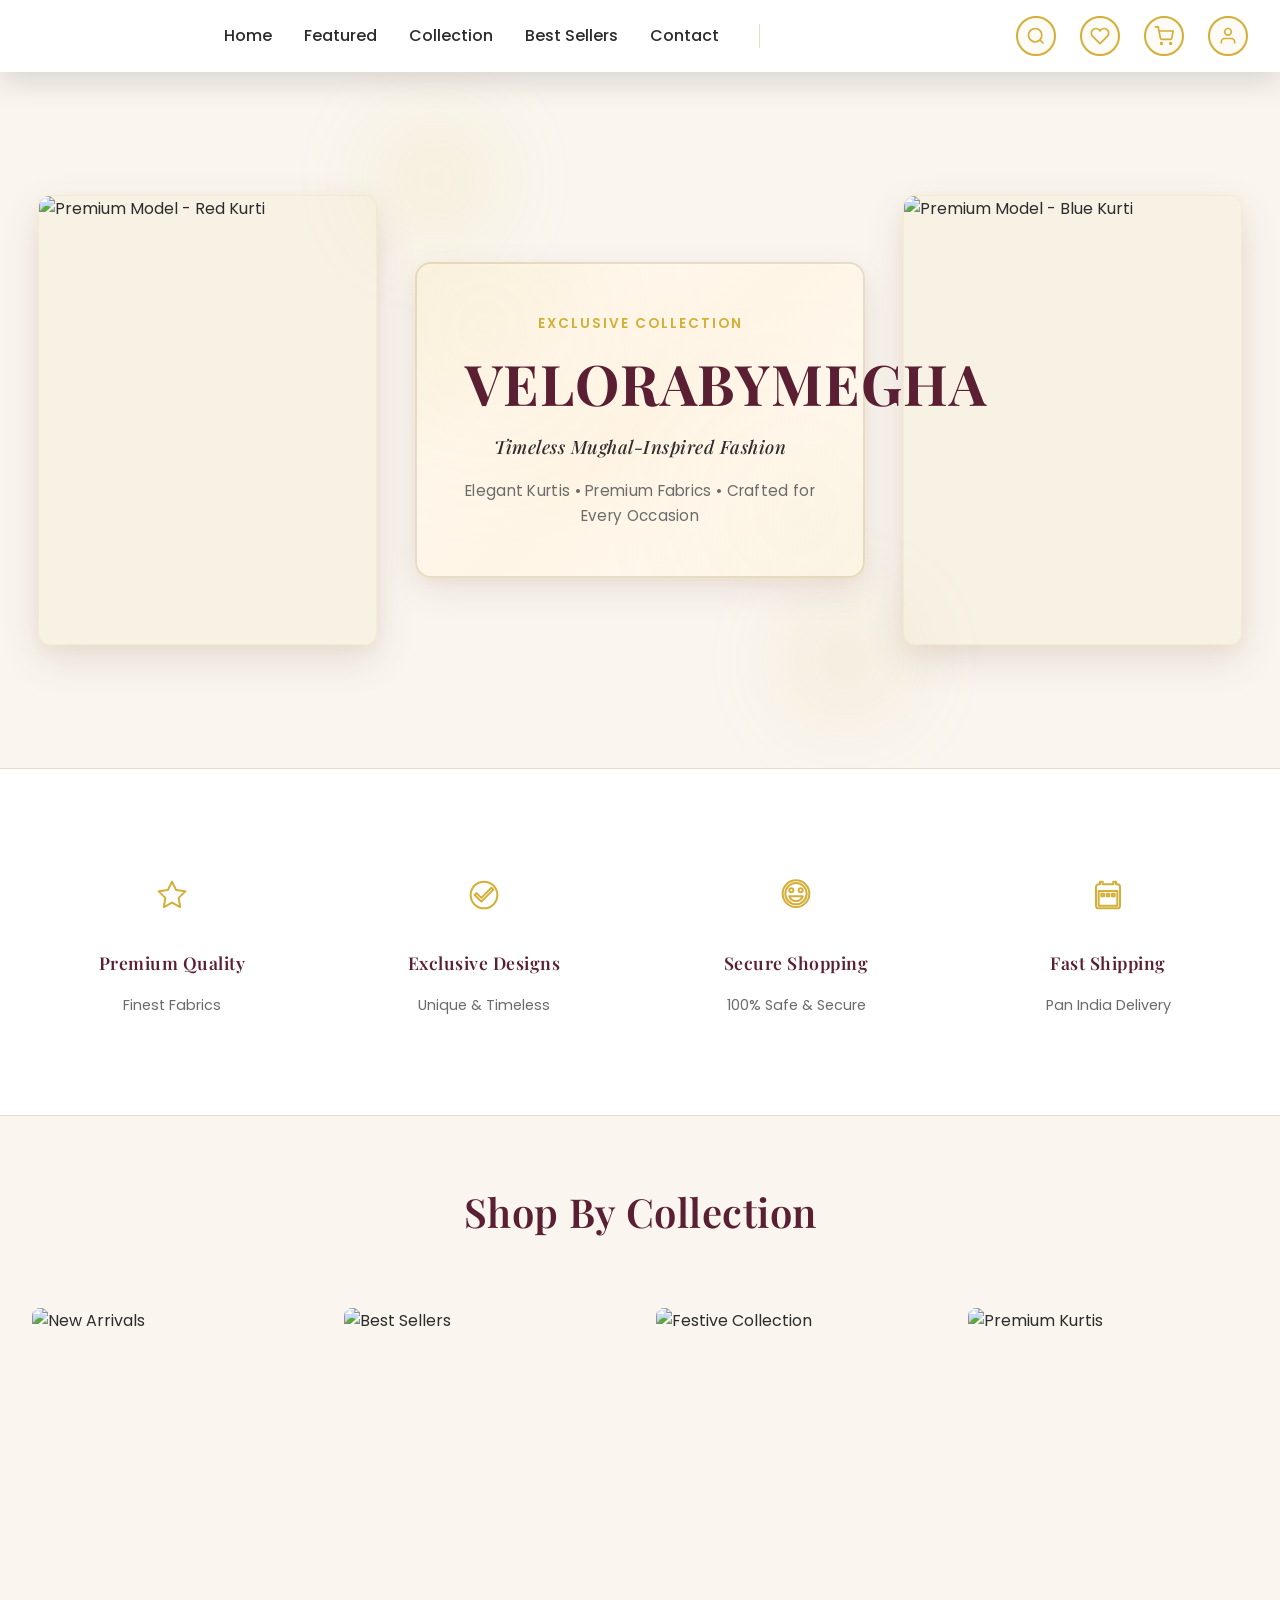
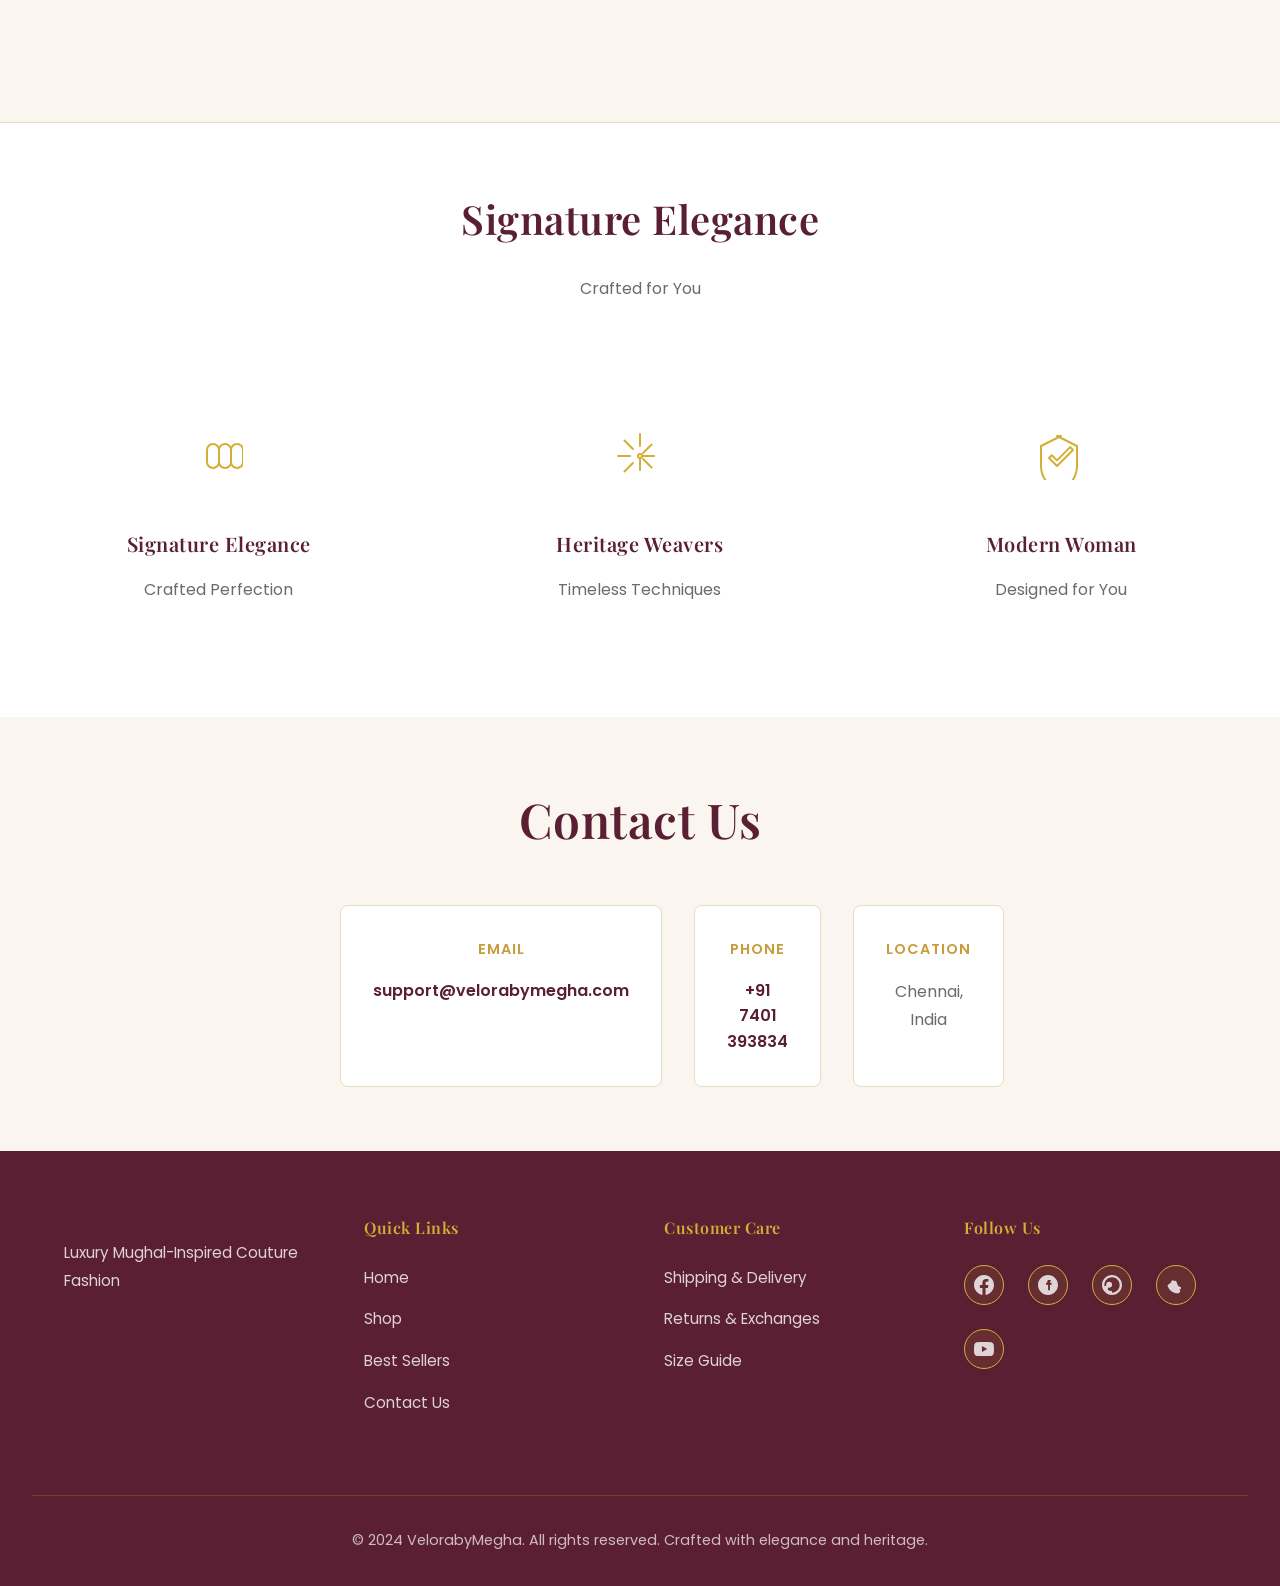
==== commit 2ca05c5c: "WIP: Cart, payment, and responsive UI improvements" ====
--- a/index.html
+++ b/index.html
@@ -6,21 +6,24 @@
     <meta name="description" content="VelorabyMegha - Premium Mughal-Inspired Luxury Ethnic Fashion. Discover exquisite designer kurtis and couture wear from our palace-inspired collection.">
     <meta name="keywords" content="luxury kurtis, designer ethnic wear, Mughal fashion, couture, premium Indian wear">
     <meta name="author" content="VelorabyMegha">
-    <meta name="theme-color" content="#1d5d4c">
+    <meta name="theme-color" content="#5A1F32">
     <meta name="apple-mobile-web-app-capable" content="yes">
     <meta name="apple-mobile-web-app-status-bar-style" content="black-translucent">
     <meta name="apple-mobile-web-app-title" content="VelorabyMegha">
     <title>VelorabyMegha - Luxury Mughal-Inspired Couture</title>
-    <link rel="stylesheet" href="style.css">
+    <link rel="stylesheet" href="style-luxury.css">
+    <script src="config.js"></script>
 </head>
 <body>
     <!-- Navigation Bar -->
     <nav class="navbar" id="navbar">
         <div class="nav-container">
-            <div class="nav-logo">
-                <span class="logo-icon">👑</span>
+            <a href="index.html" class="nav-logo" aria-label="VelorabyMegha Home">
+                <div class="logo-container">
+                    <img src="assets/images/logo/butterfly-logo.svg" alt="VelorabyMegha logo" class="brand-logo" data-logo-src="true" />
+                </div>
                 <span class="logo-text">VelorabyMegha</span>
-            </div>
+            </a>
             <div class="nav-toggle" id="navToggle">
                 <span></span>
                 <span></span>
@@ -30,395 +33,284 @@
                 <li><a href="#home" class="nav-link">Home</a></li>
                 <li><a href="#featured" class="nav-link">Featured</a></li>
                 <li><a href="#collection" class="nav-link">Collection</a></li>
-                <li><a href="#artisan" class="nav-link">Artisan</a></li>
-                <li><a href="#about" class="nav-link">Heritage</a></li>
+                <li><a href="#bestsellers" class="nav-link">Best Sellers</a></li>
                 <li><a href="#contact" class="nav-link">Contact</a></li>
+                <li class="nav-divider"></li>
+                <li><a href="shop/cart.html" class="nav-link nav-cart">
+                    <span class="cart-icon">🛒</span>
+                    <span class="cart-text">Cart</span>
+                </a></li>
+                <li><a href="#" class="nav-link nav-wishlist" id="mobileWishlist">
+                    <span class="wishlist-icon">♡</span>
+                    <span class="wishlist-text">Wishlist</span>
+                </a></li>
+                <li><button class="nav-link nav-profile-btn" id="mobileProfileBtn" aria-label="Account Menu">
+                    <span class="profile-icon">👤</span>
+                    <span class="profile-text">Account</span>
+                </button></li>
             </ul>
+
+            <!-- Right Side Icons -->
+            <div class="nav-icons">
+                <button class="nav-icon nav-search" aria-label="Search" id="searchToggle">
+                    <svg width="20" height="20" viewBox="0 0 24 24" fill="none" stroke="currentColor" stroke-width="2">
+                        <circle cx="11" cy="11" r="8"></circle>
+                        <path d="m21 21-4.35-4.35"></path>
+                    </svg>
+                </button>
+
+                <a href="#" class="nav-icon wishlist-icon-header" id="wishlistToggle" aria-label="Wishlist">
+                    <svg width="20" height="20" viewBox="0 0 24 24" fill="none" stroke="currentColor" stroke-width="2">
+                        <path d="M20.84 4.61a5.5 5.5 0 0 0-7.78 0L12 5.67l-1.06-1.06a5.5 5.5 0 0 0-7.78 7.78l1.06 1.06L12 21.23l7.78-7.78 1.06-1.06a5.5 5.5 0 0 0 0-7.78z"></path>
+                    </svg>
+                    <span class="wishlist-badge" id="wishlistBadge">0</span>
+                </a>
+
+                <a href="shop/cart.html" class="nav-icon cart-icon-header" aria-label="Shopping Cart">
+                    <svg width="20" height="20" viewBox="0 0 24 24" fill="none" stroke="currentColor" stroke-width="2">
+                        <circle cx="9" cy="21" r="1"></circle>
+                        <circle cx="20" cy="21" r="1"></circle>
+                        <path d="M1 1h4l2.68 13.39a2 2 0 0 0 2 1.61h9.72a2 2 0 0 0 2-1.61L23 6H6"></path>
+                    </svg>
+                </a>
+
+                <!-- Profile Dropdown -->
+                <div class="nav-profile-dropdown">
+                    <button class="nav-icon profile-icon-header" id="profileToggle" aria-label="Profile Menu" aria-expanded="false">
+                        <svg width="20" height="20" viewBox="0 0 24 24" fill="none" stroke="currentColor" stroke-width="2">
+                            <path d="M20 21v-2a4 4 0 0 0-4-4H8a4 4 0 0 0-4 4v2"></path>
+                            <circle cx="12" cy="7" r="4"></circle>
+                        </svg>
+                    </button>
+                    <div class="profile-dropdown-menu" id="profileDropdown">
+                        <a href="auth/signin.html" class="dropdown-item">
+                            <span class="dropdown-icon">👤</span>
+                            <span>Sign In</span>
+                        </a>
+                        <a href="auth/signup.html" class="dropdown-item">
+                            <span class="dropdown-icon">📝</span>
+                            <span>Sign Up</span>
+                        </a>
+                        <div class="dropdown-divider"></div>
+                        <a href="auth/forgot-password.html" class="dropdown-item">
+                            <span class="dropdown-icon">🔑</span>
+                            <span>Forgot Password</span>
+                        </a>
+                    </div>
+                </div>
+            </div>
         </div>
     </nav>
 
-    <!-- Hero Section with Full-Screen Image -->
-    <section class="hero" id="home">
-        <div class="hero-wrapper">
-            <div class="hero-image" style="background: linear-gradient(135deg, #6b1e2f 0%, #1d5d4c 50%, #003d5c 100%);"></div>
+    <!-- Premium Luxury Hero Banner -->
+    <section class="premium-hero" id="home">
+        <div class="premium-hero-container">
             
-            <!-- Cinematic Overlay -->
-            <div class="hero-overlay"></div>
-            
-            <!-- Mughal Arch Shapes -->
-            <svg class="arch-decoration" viewBox="0 0 1200 600" preserveAspectRatio="xMidYMid slice">
-                <defs>
-                    <linearGradient id="archGradient" x1="0%" y1="0%" x2="100%" y2="100%">
-                        <stop offset="0%" style="stop-color:#d4af37;stop-opacity:0.15" />
-                        <stop offset="100%" style="stop-color:#c9a961;stop-opacity:0" />
-                    </linearGradient>
-                </defs>
-                <!-- Left Arch -->
-                <path d="M 0 200 Q 150 50 250 200 L 250 600 L 0 600 Z" fill="url(#archGradient)" />
-                <!-- Right Arch -->
-                <path d="M 1200 200 Q 1050 50 950 200 L 950 600 L 1200 600 Z" fill="url(#archGradient)" />
-                <!-- Center Decorative Arch -->
-                <path d="M 450 100 Q 600 0 750 100" stroke="#d4af37" stroke-width="2" fill="none" opacity="0.3" />
-            </svg>
-            
-            <!-- Hero Content -->
-            <div class="hero-content">
-                <div class="hero-label">Luxury Heritage Fashion</div>
-                <h1 class="hero-title">VelorabyMegha</h1>
-                <p class="hero-subtitle">Mughal-Inspired Couture for the Modern Woman</p>
-                <p class="hero-description">Experience the regal elegance of palace-inspired fashion with meticulously crafted designer kurtis and premium ethnic wear</p>
-                
-                <div class="hero-buttons">
-                    <button class="btn btn-primary" onclick="document.getElementById('featured').scrollIntoView({behavior: 'smooth'})">Explore Collection</button>
-                    <button class="btn btn-outline">View Lookbook</button>
-                </div>
-            </div>
-            
-            <!-- Scroll Indicator -->
-            <div class="scroll-indicator">
-                <span></span>
-            </div>
+            <!-- Left Model Image -->
+            <div class="premium-hero-left">
+                <div class="model-image">
+                    <img src="https://images.pexels.com/photos/1536619/pexels-photo-1536619.jpeg?w=500&h=750&fit=crop" alt="Premium Model - Red Kurti" />
+                </div>
+            </div>
+
+            <!-- Center Premium Panel -->
+            <div class="premium-hero-center">
+                <div class="premium-panel-wrapper">
+                    <!-- Floral Decorative Background -->
+                    <div class="floral-decor floral-decor-top"></div>
+                    <div class="floral-decor floral-decor-bottom"></div>
+                    
+                    <!-- Parchment Panel -->
+                    <div class="parchment-panel">
+                        <div class="panel-content">
+                            <p class="panel-label">Exclusive Collection</p>
+                            <h1 class="panel-heading">VELORABYMEGHA</h1>
+                            <p class="panel-subheading">Timeless Mughal-Inspired Fashion</p>
+                            <p class="panel-tagline">Elegant Kurtis • Premium Fabrics • Crafted for Every Occasion</p>
+                            
+                            <!-- Logo -->
+                            <div class="panel-logo">
+                                <img src="assets/images/logo/butterfly-logo.svg" alt="VelorabyMegha Logo" data-logo-src="true" />
+                            </div>
+                        </div>
+                    </div>
+                </div>
+            </div>
+
+            <!-- Right Model Image -->
+            <div class="premium-hero-right">
+                <div class="model-image">
+                    <img src="https://images.pexels.com/photos/2220316/pexels-photo-2220316.jpeg?w=500&h=750&fit=crop" alt="Premium Model - Blue Kurti" />
+                </div>
+            </div>
+
         </div>
     </section>
 
-    <!-- Featured Collection Section -->
-    <section class="featured-collection" id="featured">
+    <!-- Feature Strip -->
+    <section class="feature-strip" id="features">
+        <div class="container">
+            <div class="features-grid">
+                <div class="feature-card">
+                    <div class="feature-icon">
+                        <svg width="32" height="32" viewBox="0 0 24 24" fill="none" stroke="currentColor" stroke-width="1.5">
+                            <path d="M12 2l3.09 6.26L22 9.27l-5 4.87 1.18 6.88L12 17.77l-6.18 3.25L7 14.14 2 9.27l6.91-1.01L12 2z"></path>
+                        </svg>
+                    </div>
+                    <h3 class="feature-title">Premium Quality</h3>
+                    <p class="feature-subtitle">Finest Fabrics</p>
+                </div>
+
+                <div class="feature-card">
+                    <div class="feature-icon">
+                        <svg width="32" height="32" viewBox="0 0 24 24" fill="none" stroke="currentColor" stroke-width="1.5">
+                            <path d="M12 2C6.48 2 2 6.48 2 12s4.48 10 10 10 10-4.48 10-10S17.52 2 12 2zm-2 15l-5-5 1.41-1.41L10 14.17l7.59-7.59L19 8l-9 9z"></path>
+                        </svg>
+                    </div>
+                    <h3 class="feature-title">Exclusive Designs</h3>
+                    <p class="feature-subtitle">Unique & Timeless</p>
+                </div>
+
+                <div class="feature-card">
+                    <div class="feature-icon">
+                        <svg width="32" height="32" viewBox="0 0 24 24" fill="none" stroke="currentColor" stroke-width="1.5">
+                            <path d="M12 1C6.48 1 2 5.48 2 11s4.48 10 10 10 10-4.48 10-10S17.52 1 12 1zm0 18c-4.41 0-8-3.59-8-8s3.59-8 8-8 8 3.59 8 8-3.59 8-8 8zm3.5-9c.83 0 1.5-.67 1.5-1.5S16.33 7 15.5 7 14 7.67 14 8.5s.67 1.5 1.5 1.5zm-7 0c.83 0 1.5-.67 1.5-1.5S9.33 7 8.5 7 7 7.67 7 8.5 7.67 10 8.5 10zm3.5 6.5c2.33 0 4.31-1.46 5.11-3.5H6.89c.8 2.04 2.78 3.5 5.11 3.5z"></path>
+                        </svg>
+                    </div>
+                    <h3 class="feature-title">Secure Shopping</h3>
+                    <p class="feature-subtitle">100% Safe & Secure</p>
+                </div>
+
+                <div class="feature-card">
+                    <div class="feature-icon">
+                        <svg width="32" height="32" viewBox="0 0 24 24" fill="none" stroke="currentColor" stroke-width="1.5">
+                            <path d="M9 11H7v2h2v-2zm4 0h-2v2h2v-2zm4 0h-2v2h2v-2zm2-7h-1V2h-2v2H8V2H6v2H5c-1.11 0-1.99.9-1.99 2L3 20c0 1.1.89 2 2 2h14c1.1 0 2-.9 2-2V6c0-1.1-.9-2-2-2zm0 16H5V9h14v11z"></path>
+                        </svg>
+                    </div>
+                    <h3 class="feature-title">Fast Shipping</h3>
+                    <p class="feature-subtitle">Pan India Delivery</p>
+                </div>
+            </div>
+        </div>
+    </section>
+
+    <!-- Shop By Collection -->
+    <section class="shop-collection" id="collection">
         <div class="container">
             <div class="section-header">
-                <h2 class="section-title">Signature Collection</h2>
-                <p class="section-subtitle">Hand-selected masterpieces from our palace archives</p>
-            </div>
-            
-            <div class="featured-grid">
-                <div class="featured-card featured-main">
-                    <div class="featured-image">
-                        <img src="https://images.pexels.com/photos/1926769/pexels-photo-1926769.jpeg?w=400&h=500&fit=crop" alt="Emerald Maharani">
-                        <div class="featured-overlay">
-                            <button class="btn btn-primary" onclick="addToCart({id: 'FEAT-001', name: 'Emerald Maharani', price: 2499, image: '👗'})">Add to Cart</button>
-                        </div>
-                    </div>
-                    <div class="featured-content">
-                        <h3>Emerald Maharani</h3>
-                        <p class="price">₹2,499</p>
-                        <p class="description">Opulent emerald silk kurti with intricate gold embroidery, inspired by Mughal palace traditions</p>
-                    </div>
-                </div>
-                
-                <div class="featured-card featured-small">
-                    <div class="featured-image">
-                        <img src="https://images.pexels.com/photos/2220316/pexels-photo-2220316.jpeg?w=300&h=400&fit=crop" alt="Maroon Palace Grace">
-                        <div class="featured-overlay">
-                            <button class="btn btn-primary" onclick="addToCart({id: 'FEAT-002', name: 'Maroon Palace Grace', price: 2699, image: '👗'})">Add to Cart</button>
-                        </div>
-                    </div>
-                    <div class="featured-content">
-                        <h3>Maroon Palace Grace</h3>
-                        <p class="price">₹2,699</p>
-                    </div>
-                </div>
-                
-                <div class="featured-card featured-small">
-                    <div class="featured-image">
-                        <img src="https://images.pexels.com/photos/1055691/pexels-photo-1055691.jpeg?w=300&h=400&fit=crop" alt="Gold Embellished">
-                        <div class="featured-overlay">
-                            <button class="btn btn-primary" onclick="addToCart({id: 'FEAT-003', name: 'Gold Embellished', price: 2299, image: '👗'})">Add to Cart</button>
-                        </div>
-                    </div>
-                    <div class="featured-content">
-                        <h3>Gold Embellished</h3>
-                        <p class="price">₹2,299</p>
+                <h2 class="section-title">Shop By Collection</h2>
+            </div>
+
+            <div class="collection-grid">
+                <div class="collection-card">
+                    <div class="collection-image">
+                        <img src="https://images.pexels.com/photos/1926769/pexels-photo-1926769.jpeg?w=400&h=500&fit=crop" alt="New Arrivals" />
+                        <div class="collection-overlay">
+                            <span class="collection-name">New Arrivals</span>
+                            <a href="shop/products.html" class="collection-link">Explore Now</a>
+                        </div>
+                    </div>
+                </div>
+
+                <div class="collection-card">
+                    <div class="collection-image">
+                        <img src="https://images.pexels.com/photos/2220316/pexels-photo-2220316.jpeg?w=400&h=500&fit=crop" alt="Best Sellers" />
+                        <div class="collection-overlay">
+                            <span class="collection-name">Best Sellers</span>
+                            <a href="shop/products.html" class="collection-link">Shop Now</a>
+                        </div>
+                    </div>
+                </div>
+
+                <div class="collection-card">
+                    <div class="collection-image">
+                        <img src="https://images.pexels.com/photos/1055691/pexels-photo-1055691.jpeg?w=400&h=500&fit=crop" alt="Festive Collection" />
+                        <div class="collection-overlay">
+                            <span class="collection-name">Festive Collection</span>
+                            <a href="shop/products.html" class="collection-link">View Collection</a>
+                        </div>
+                    </div>
+                </div>
+
+                <div class="collection-card">
+                    <div class="collection-image">
+                        <img src="https://images.pexels.com/photos/1536622/pexels-photo-1536622.jpeg?w=400&h=500&fit=crop" alt="Premium Kurtis" />
+                        <div class="collection-overlay">
+                            <span class="collection-name">Premium Kurtis</span>
+                            <a href="shop/products.html" class="collection-link">View Collection</a>
+                        </div>
                     </div>
                 </div>
             </div>
         </div>
     </section>
 
-    <!-- Artisan Spotlight Section -->
-    <section class="artisan-spotlight">
-        <div class="container">
-            <div class="artisan-content">
-                <div class="artisan-text">
-                    <h2 class="section-title">Master Craftsmen</h2>
-                    <p>Every piece in the VelorabyMegha collection is a testament to centuries of Indian artisanal tradition. Our master craftsmen combine ancient Mughal techniques with contemporary design sensibilities to create wearable art.</p>
-                    <p>Each kurti is hand-embroidered, hand-dyed, and carefully inspected to ensure it meets our exacting standards of luxury and excellence.</p>
-                    <button class="btn btn-primary">Learn Our Story</button>
-                </div>
-                <div class="artisan-visual">
-                    <div class="artisan-image">
-                        <img src="https://images.pexels.com/photos/3622614/pexels-photo-3622614.jpeg?w=500&h=600&fit=crop" alt="Artisan Craftsmanship">
-                    </div>
-                </div>
-            </div>
-        </div>
-    </section>
-
-    <!-- Premium Collection Grid -->
-    <section class="premium-collection" id="collection">
+    <!-- Signature Collections (Features) -->
+    <section class="signature-collections" id="bestsellers">
         <div class="container">
             <div class="section-header">
-                <h2 class="section-title">Complete Collection</h2>
-                <p class="section-subtitle">Discover our full range of palace-inspired designer wear</p>
-            </div>
-            
-            <div class="collection-filters">
-                <button class="filter-btn active" data-filter="all">All Pieces</button>
-                <button class="filter-btn" data-filter="royal">Royal Collection</button>
-                <button class="filter-btn" data-filter="silk">Premium Silk</button>
-                <button class="filter-btn" data-filter="festive">Festive</button>
-            </div>
-            
-            <div class="luxury-grid">
-                <!-- Product Cards with Enhanced Styling -->
-                <div class="luxury-product-card" data-category="royal">
-                    <div class="product-image-wrapper">
-                        <img src="https://images.pexels.com/photos/1536619/pexels-photo-1536619.jpeg?w=300&h=400&fit=crop" alt="Royal Silk Majesty">
-                        <div class="product-badge">New</div>
-                        <div class="product-overlay-luxury">
-                            <button class="btn-luxury-view" title="Quick View">👁️ View</button>
-                            <button class="btn-luxury-heart" title="Wishlist">♡</button>
-                        </div>
-                    </div>
-                    <div class="luxury-product-info">
-                        <h3 class="product-title">Royal Silk Majesty</h3>
-                        <div class="product-rating-luxury">
-                            <span class="stars">⭐⭐⭐⭐⭐</span>
-                            <span class="rating-text">(156)</span>
-                        </div>
-                        <p class="product-price-luxury">₹2,899</p>
-                        <p class="product-description">Premium silk with gold zardozi embroidery</p>
-                        <button class="btn btn-primary" onclick="addToCart({id: 'HOME-001', name: 'Royal Silk Majesty', price: 2899, image: '👗'})" data-product-id="HOME-001">Add to Cart</button>
-                    </div>
-                </div>
-
-                <div class="luxury-product-card" data-category="silk">
-                    <div class="product-image-wrapper">
-                        <img src="https://images.pexels.com/photos/3622608/pexels-photo-3622608.jpeg?w=300&h=400&fit=crop" alt="Sapphire Elegance">
-                        <div class="product-badge">Bestseller</div>
-                        <div class="product-overlay-luxury">
-                            <button class="btn-luxury-view" title="Quick View">👁️ View</button>
-                            <button class="btn-luxury-heart" title="Wishlist">♡</button>
-                        </div>
-                    </div>
-                    <div class="luxury-product-info">
-                        <h3 class="product-title">Sapphire Elegance</h3>
-                        <div class="product-rating-luxury">
-                            <span class="stars">⭐⭐⭐⭐⭐</span>
-                            <span class="rating-text">(112)</span>
-                        </div>
-                        <p class="product-price-luxury">₹2,599</p>
-                        <p class="product-description">Royal blue silk with pearl embellishments</p>
-                        <button class="btn btn-primary" onclick="addToCart({id: 'HOME-002', name: 'Sapphire Elegance', price: 2599, image: '👗'})" data-product-id="HOME-002">Add to Cart</button>
-                    </div>
-                </div>
-
-                <div class="luxury-product-card" data-category="royal">
-                    <div class="product-image-wrapper">
-                        <img src="https://images.pexels.com/photos/1926770/pexels-photo-1926770.jpeg?w=300&h=400&fit=crop" alt="Antique Gold Crown">
-                        <div class="product-badge">Limited</div>
-                        <div class="product-overlay-luxury">
-                            <button class="btn-luxury-view" title="Quick View">👁️ View</button>
-                            <button class="btn-luxury-heart" title="Wishlist">♡</button>
-                        </div>
-                    </div>
-                    <div class="luxury-product-info">
-                        <h3 class="product-title">Antique Gold Crown</h3>
-                        <div class="product-rating-luxury">
-                            <span class="stars">⭐⭐⭐⭐</span>
-                            <span class="rating-text">(78)</span>
-                        </div>
-                        <p class="product-price-luxury">₹2,799</p>
-                        <p class="product-description">Cream silk with antique gold zari work</p>
-                        <button class="btn btn-primary" onclick="addToCart({id: 'HOME-003', name: 'Antique Gold Crown', price: 2799, image: '👗'})" data-product-id="HOME-003">Add to Cart</button>
-                    </div>
-                </div>
-
-                <div class="luxury-product-card" data-category="festive">
-                    <div class="product-image-wrapper">
-                        <img src="https://images.pexels.com/photos/2552140/pexels-photo-2552140.jpeg?w=300&h=400&fit=crop" alt="Floral Diamond">
-                        <div class="product-overlay-luxury">
-                            <button class="btn-luxury-view" title="Quick View">👁️ View</button>
-                            <button class="btn-luxury-heart" title="Wishlist">♡</button>
-                        </div>
-                    </div>
-                    <div class="luxury-product-info">
-                        <h3 class="product-title">Floral Diamond</h3>
-                        <div class="product-rating-luxury">
-                            <span class="stars">⭐⭐⭐⭐⭐</span>
-                            <span class="rating-text">(145)</span>
-                        </div>
-                        <p class="product-price-luxury">₹2,899</p>
-                        <p class="product-description">Ivory silk with floral embroidery</p>
-                        <button class="btn btn-primary" onclick="addToCart({id: 'HOME-004', name: 'Floral Diamond', price: 2899, image: '👗'})" data-product-id="HOME-004">Add to Cart</button>
-                    </div>
-                </div>
-
-                <div class="luxury-product-card" data-category="royal">
-                    <div class="product-image-wrapper">
-                        <img src="https://images.pexels.com/photos/1536622/pexels-photo-1536622.jpeg?w=300&h=400&fit=crop" alt="Crimson Dynasty">
-                        <div class="product-overlay-luxury">
-                            <button class="btn-luxury-view" title="Quick View">👁️ View</button>
-                            <button class="btn-luxury-heart" title="Wishlist">♡</button>
-                        </div>
-                    </div>
-                    <div class="luxury-product-info">
-                        <h3 class="product-title">Crimson Dynasty</h3>
-                        <div class="product-rating-luxury">
-                            <span class="stars">⭐⭐⭐⭐⭐</span>
-                            <span class="rating-text">(167)</span>
-                        </div>
-                        <p class="product-price-luxury">₹2,549</p>
-                        <p class="product-description">Deep maroon with intricate threadwork</p>
-                        <button class="btn btn-primary" onclick="addToCart({id: 'HOME-005', name: 'Crimson Dynasty', price: 2549, image: '👗'})" data-product-id="HOME-005">Add to Cart</button>
-                    </div>
-                </div>
-
-                <div class="luxury-product-card" data-category="silk">
-                    <div class="product-image-wrapper">
-                        <img src="https://images.pexels.com/photos/2552130/pexels-photo-2552130.jpeg?w=300&h=400&fit=crop" alt="Ivory Heritage">
-                        <div class="product-overlay-luxury">
-                            <button class="btn-luxury-view" title="Quick View">👁️ View</button>
-                            <button class="btn-luxury-heart" title="Wishlist">♡</button>
-                        </div>
-                    </div>
-                    <div class="luxury-product-info">
-                        <h3 class="product-title">Ivory Heritage</h3>
-                        <div class="product-rating-luxury">
-                            <span class="stars">⭐⭐⭐⭐</span>
-                            <span class="rating-text">(91)</span>
-                        </div>
-                        <p class="product-price-luxury">₹2,099</p>
-                        <p class="product-description">Ivory silk with delicate pearl work</p>
-                        <button class="btn btn-primary" onclick="addToCart({id: 'HOME-006', name: 'Ivory Heritage', price: 2099, image: '👗'})" data-product-id="HOME-006">Add to Cart</button>
-                    </div>
-                </div>
-
-                <div class="luxury-product-card" data-category="festive">
-                    <div class="product-image-wrapper">
-                        <img src="https://images.pexels.com/photos/2220320/pexels-photo-2220320.jpeg?w=300&h=400&fit=crop" alt="Imperial Splendor">
-                        <div class="product-badge">Featured</div>
-                        <div class="product-overlay-luxury">
-                            <button class="btn-luxury-view" title="Quick View">👁️ View</button>
-                            <button class="btn-luxury-heart" title="Wishlist">♡</button>
-                        </div>
-                    </div>
-                    <div class="luxury-product-info">
-                        <h3 class="product-title">Imperial Splendor</h3>
-                        <div class="product-rating-luxury">
-                            <span class="stars">⭐⭐⭐⭐⭐</span>
-                            <span class="rating-text">(189)</span>
-                        </div>
-                        <p class="product-price-luxury">₹2,749</p>
-                        <p class="product-description">Maroon silk with gold brocade</p>
-                        <button class="btn btn-primary" onclick="addToCart({id: 'HOME-007', name: 'Imperial Splendor', price: 2749, image: '👗'})" data-product-id="HOME-007">Add to Cart</button>
-                    </div>
-                </div>
-
-                <div class="luxury-product-card" data-category="royal">
-                    <div class="product-image-wrapper">
-                        <img src="https://images.pexels.com/photos/2220294/pexels-photo-2220294.jpeg?w=300&h=400&fit=crop" alt="Velvet Blossom">
-                        <div class="product-overlay-luxury">
-                            <button class="btn-luxury-view" title="Quick View">👁️ View</button>
-                            <button class="btn-luxury-heart" title="Wishlist">♡</button>
-                        </div>
-                    </div>
-                    <div class="luxury-product-info">
-                        <h3 class="product-title">Velvet Blossom</h3>
-                        <div class="product-rating-luxury">
-                            <span class="stars">⭐⭐⭐⭐⭐</span>
-                            <span class="rating-text">(134)</span>
-                        </div>
-                        <p class="product-price-luxury">₹2,449</p>
-                        <p class="product-description">Emerald velvet with champagne embroidery</p>
-                        <button class="btn btn-primary" onclick="addToCart({id: 'HOME-008', name: 'Velvet Blossom', price: 2449, image: '👗'})" data-product-id="HOME-008">Add to Cart</button>
-                    </div>
+                <h2 class="section-title">Signature Elegance</h2>
+                <p class="section-subtitle">Crafted for You</p>
+            </div>
+
+            <div class="signature-grid">
+                <div class="signature-card">
+                    <div class="signature-icon">
+                        <svg width="48" height="48" viewBox="0 0 24 24" fill="none" stroke="currentColor" stroke-width="1">
+                            <path d="M6 9c0-1.657 1.343-3 3-3s3 1.343 3 3v6c0 1.657-1.343 3-3 3s-3-1.343-3-3V9z"></path>
+                            <path d="M12 9c0-1.657 1.343-3 3-3s3 1.343 3 3v6c0 1.657-1.343 3-3 3s-3-1.343-3-3V9z"></path>
+                            <path d="M18 9c0-1.657 1.343-3 3-3s3 1.343 3 3v6c0 1.657-1.343 3-3 3s-3-1.343-3-3V9z"></path>
+                        </svg>
+                    </div>
+                    <h3 class="signature-title">Signature Elegance</h3>
+                    <p class="signature-subtitle">Crafted Perfection</p>
+                </div>
+
+                <div class="signature-card">
+                    <div class="signature-icon">
+                        <svg width="48" height="48" viewBox="0 0 24 24" fill="none" stroke="currentColor" stroke-width="1">
+                            <circle cx="12" cy="12" r="1"></circle>
+                            <path d="M12 1v6m0 6v6M4.22 4.22l4.24 4.24m5.08 5.08l4.24 4.24M1 12h6m6 0h6M4.22 19.78l4.24-4.24m5.08-5.08l4.24-4.24"></path>
+                        </svg>
+                    </div>
+                    <h3 class="signature-title">Heritage Weavers</h3>
+                    <p class="signature-subtitle">Timeless Techniques</p>
+                </div>
+
+                <div class="signature-card">
+                    <div class="signature-icon">
+                        <svg width="48" height="48" viewBox="0 0 24 24" fill="none" stroke="currentColor" stroke-width="1">
+                            <path d="M12 2L2 7v10c0 5.55 3.84 10.74 9 12 5.16-1.26 9-6.45 9-12V7l-10-5z"></path>
+                            <path d="M10 17l-4-4 1.41-1.41L10 14.17l6.59-6.59L18 9l-8 8z"></path>
+                        </svg>
+                    </div>
+                    <h3 class="signature-title">Modern Woman</h3>
+                    <p class="signature-subtitle">Designed for You</p>
                 </div>
             </div>
         </div>
     </section>
-
-    <!-- Heritage Section -->
-    <section class="heritage" id="artisan">
-        <div class="container">
-            <div class="heritage-content">
-                <div class="heritage-text">
-                    <h2 class="section-title">Artisan Heritage</h2>
-                    <p>VelorabyMegha represents the pinnacle of traditional Indian craftsmanship. Each collection celebrates the opulence and artistry of Mughal court attire, reimagined for the modern woman.</p>
-                    <ul class="heritage-features">
-                        <li>🎨 Hand-Embroidered Masterpieces</li>
-                        <li>👑 Mughal Palace-Inspired Designs</li>
-                        <li>✨ Premium Silk & Brocade Fabrics</li>
-                        <li>💎 Authentic Zardozi & Zari Work</li>
-                        <li>🏆 Limited Edition Collections</li>
-                        <li>🌟 Celebrity Favorite Brand</li>
-                    </ul>
-                </div>
-                <div class="heritage-visual">
-                    <div class="heritage-image-container">
-                        <img src="https://images.pexels.com/photos/1926769/pexels-photo-1926769.jpeg?w=500&h=600&fit=crop" alt="Heritage Collection">
-                        <div class="heritage-badge">Since 2020</div>
-                    </div>
-                </div>
-            </div>
-        </div>
-    </section>
-
-    <!-- About Section -->
-    <section class="about" id="about">
-        <div class="container">
-            <h2 class="section-title">About VelorabyMegha</h2>
-            <div class="about-grid">
-                <div class="about-card">
-                    <div class="about-icon">👑</div>
-                    <h3>Royal Legacy</h3>
-                    <p>Inspired by the majesty of Mughal emperors and the elegance of palace traditions, our designs capture centuries of artistic heritage.</p>
-                </div>
-                <div class="about-card">
-                    <div class="about-icon">🎨</div>
-                    <h3>Artisan Excellence</h3>
-                    <p>Every piece is meticulously crafted by master artisans using traditional techniques passed down through generations.</p>
-                </div>
-                <div class="about-card">
-                    <div class="about-icon">💎</div>
-                    <h3>Premium Quality</h3>
-                    <p>We source the finest silks, brocades, and embellishments from across India to create our signature luxury collection.</p>
-                </div>
-                <div class="about-card">
-                    <div class="about-icon">✨</div>
-                    <h3>Sustainable Fashion</h3>
-                    <p>Committed to ethical production and environmental responsibility without compromising on luxury and quality.</p>
-                </div>
-            </div>
-        </div>
-    </section>
-
     <!-- Contact Section -->
     <section class="contact" id="contact">
         <div class="container">
-            <h2 class="section-title">Contact Us</h2>
             <div class="contact-wrapper">
-                <div class="contact-info-luxury">
-                    <div class="contact-item-luxury">
-                        <span class="contact-icon-luxury">📧</span>
-                        <h3>Email</h3>
-                        <p><a href="mailto:VelorabyMegha@gmail.com">VelorabyMegha@gmail.com</a></p>
-                    </div>
-                    <div class="contact-item-luxury">
-                        <span class="contact-icon-luxury">📞</span>
-                        <h3>Phone</h3>
-                        <p><a href="tel:+917401393834">+91 7401393834</a></p>
-                    </div>
-                    <div class="contact-item-luxury">
-                        <span class="contact-icon-luxury">📍</span>
-                        <h3>Location</h3>
-                        <p>Mumbai, India</p>
-                    </div>
-                </div>
-                <form class="contact-form-luxury" id="contactForm">
-                    <input type="text" placeholder="Your Name" required>
-                    <input type="email" placeholder="Your Email" required>
-                    <textarea placeholder="Your Message" rows="5" required></textarea>
-                    <button type="submit" class="btn btn-primary">Send Message</button>
-                </form>
+                <div class="contact-info">
+                    <h2>Contact Us</h2>
+                    <div class="contact-details">
+                        <div class="contact-item">
+                            <span class="contact-label">Email</span>
+                            <a href="mailto:support@velorabymegha.com">support@velorabymegha.com</a>
+                        </div>
+                        <div class="contact-item">
+                            <span class="contact-label">Phone</span>
+                            <a href="tel:+917401393834">+91 7401 393834</a>
+                        </div>
+                        <div class="contact-item">
+                            <span class="contact-label">Location</span>
+                            <p>Chennai, India</p>
+                        </div>
+                    </div>
+                </div>
             </div>
         </div>
     </section>
@@ -428,27 +320,63 @@
         <div class="container">
             <div class="footer-content">
                 <div class="footer-section">
-                    <h4>VelorabyMegha</h4>
+                    <div class="footer-logo">
+                        <img src="assets/images/logo/butterfly-logo.svg" alt="VelorabyMegha" class="footer-logo-img" data-logo-src="true" />
+                    </div>
                     <p>Luxury Mughal-Inspired Couture Fashion</p>
                 </div>
+
                 <div class="footer-section">
                     <h4>Quick Links</h4>
                     <ul>
-                        <li><a href="#collection">Collection</a></li>
-                        <li><a href="#artisan">Artisan</a></li>
-                        <li><a href="#about">About</a></li>
-                        <li><a href="#contact">Contact</a></li>
+                        <li><a href="#home">Home</a></li>
+                        <li><a href="#collection">Shop</a></li>
+                        <li><a href="#bestsellers">Best Sellers</a></li>
+                        <li><a href="#contact">Contact Us</a></li>
                     </ul>
                 </div>
+
+                <div class="footer-section">
+                    <h4>Customer Care</h4>
+                    <ul>
+                        <li><a href="#">Shipping & Delivery</a></li>
+                        <li><a href="#">Returns & Exchanges</a></li>
+                        <li><a href="#">Size Guide</a></li>
+                    </ul>
+                </div>
+
                 <div class="footer-section">
                     <h4>Follow Us</h4>
                     <div class="social-links">
-                        <a href="#" class="social-icon">f</a>
-                        <a href="#" class="social-icon">I</a>
-                        <a href="#" class="social-icon">P</a>
-                    </div>
-                </div>
-            </div>
+                        <a href="https://www.facebook.com/velorabymegha" target="_blank" rel="noopener" class="social-icon" aria-label="Facebook">
+                            <svg width="20" height="20" viewBox="0 0 24 24" fill="currentColor">
+                                <path d="M24 12.073c0-6.627-5.373-12-12-12s-12 5.373-12 12c0 5.99 4.388 10.954 10.125 11.854v-8.385H7.078v-3.47h3.047V9.43c0-3.007 1.792-4.669 4.533-4.669 1.312 0 2.686.235 2.686.235v2.953H15.83c-1.491 0-1.956.925-1.956 1.874v2.25h3.328l-.532 3.47h-2.796v8.385C19.612 23.027 24 18.062 24 12.073z"/>
+                            </svg>
+                        </a>
+                        <a href="https://www.instagram.com/velorabymegha" target="_blank" rel="noopener" class="social-icon" aria-label="Instagram">
+                            <svg width="20" height="20" viewBox="0 0 24 24" fill="currentColor">
+                                <path d="M12 0C5.373 0 0 5.373 0 12s5.373 12 12 12 12-5.373 12-12S18.627 0 12 0zm4.441 7.547h-1.436c-.57 0-.701.242-.701.811v1.062h2.121l-.276 2.141h-1.845v6.689h-2.206V11.561H9.654v-2.141h1.444V8.203c0-1.433.87-2.216 2.157-2.216 1.013 0 1.889.075 2.141.109v1.888z"/>
+                            </svg>
+                        </a>
+                        <a href="https://www.pinterest.com/velorabymegha" target="_blank" rel="noopener" class="social-icon" aria-label="Pinterest">
+                            <svg width="20" height="20" viewBox="0 0 24 24" fill="currentColor">
+                                <path d="M12 0C5.373 0 0 5.373 0 12s5.373 12 12 12 12-5.373 12-12S18.627 0 12 0zm0 19.138c-1.933 0-3.738-.574-5.251-1.56l.742-2.48c.351.084.718.13 1.095.13 1.968 0 3.566-1.598 3.566-3.566 0-1.968-1.598-3.566-3.566-3.566s-3.566 1.598-3.566 3.566c0 .377.046.744.13 1.095l-2.48.742C3.422 15.738 2.862 14.933 2.862 12c0-5.076 4.196-9.172 9.172-9.172 5.076 0 9.172 4.196 9.172 9.172 0 5.076-4.196 9.172-9.172 9.172z"/>
+                            </svg>
+                        </a>
+                        <a href="https://wa.me/917401393834" target="_blank" rel="noopener" class="social-icon" aria-label="WhatsApp">
+                            <svg width="20" height="20" viewBox="0 0 24 24" fill="currentColor">
+                                <path d="M17.472 14.382c-.297-.149-1.758-.867-2.03-.967-.273-.099-.471-.148-.67.15-.197.297-.767.966-.94 1.164-.173.199-.347.223-.644.075-.297-.15-1.255-.463-2.39-1.475-.883-.788-1.48-1.761-1.653-2.059-.173-.297-.018-.458.13-.606.134-.133.298-.347.446-.52.149-.174.198-.298.298-.497.099-.198.05-.371-.025-.52-.075-.149-.669-1.612-.916-2.207-.242-.579-.487-.5-.67-.51-.173-.008-.371-.01-.57-.01-.198 0-.52.074-.792.372-.272.297-1.04 1.016-1.04 2.479 0 1.462 1.065 2.875 1.213 3.074.149.198 2.096 3.2 5.076 4.487.709.306 1.262.489 1.694.625.712.227 1.36.195 1.871.118.571-.085 1.758-.719 2.006-1.413.248-.694.248-1.289.173-1.413-.074-.124-.272-.198-.57-.347m-5.421-7.403h-.004a9.87 9.87 0 00-4.869 1.171c-1.519.761-2.783 1.844-3.702 3.112C2.505 10.514 2 12.366 2 12.477c0 .981.735 2.237 1.13 3.022c.39.784.92 1.659 1.669 2.422.75.763 1.688 1.642 2.531 2.106 1.871 1.08 3.407 1.608 4.556 1.896.714.17 1.42.198 2.01.115l.142-.02c.932-.115 2.343-.88 2.676-1.665.333-.785.333-1.612.259-1.798-.074-.186-.259-.29-.518-.435"/>
+                            </svg>
+                        </a>
+                        <a href="https://www.youtube.com/@velorabymegha" target="_blank" rel="noopener" class="social-icon" aria-label="YouTube">
+                            <svg width="20" height="20" viewBox="0 0 24 24" fill="currentColor">
+                                <path d="M23.498 6.186a3.016 3.016 0 0 0-2.122-2.136C19.505 3.545 12 3.545 12 3.545s-7.505 0-9.377.505A3.017 3.017 0 0 0 .502 6.186C0 8.07 0 12 0 12s0 3.93.502 5.814a3.016 3.016 0 0 0 2.122 2.136c1.871.505 9.376.505 9.376.505s7.505 0 9.377-.505a3.015 3.015 0 0 0 2.122-2.136C24 15.93 24 12 24 12s0-3.93-.502-5.814zM9.545 15.568V8.432L15.818 12l-6.273 3.568z"/>
+                            </svg>
+                        </a>
+                    </div>
+                </div>
+            </div>
+
             <div class="footer-bottom">
                 <p>&copy; 2024 VelorabyMegha. All rights reserved. Crafted with elegance and heritage.</p>
             </div>
@@ -457,6 +385,7 @@
 
     <!-- Loading Animation -->
     <div class="loading-screen" id="loadingScreen">
+    <script src="js/logo-init.js"></script>
         <div class="loading-spinner"></div>
         <p>Loading Elegance...</p>
     </div>
--- a/style-luxury.css
+++ b/style-luxury.css
@@ -0,0 +1,1956 @@
+/* ============================================
+   VELORA BY MEGHA - PREMIUM LUXURY CSS
+   Responsive Luxury Fashion Website
+   ============================================ */
+
+@import url('https://fonts.googleapis.com/css2?family=Playfair+Display:wght@400;500;600;700&family=Poppins:wght@300;400;500;600;700&display=swap');
+
+:root {
+    /* Color Palette */
+    --bg-primary: #FAF6EF;
+    --bg-secondary: #FFFFFF;
+    --primary: #5A1F32;
+    --secondary: #D4AF37;
+    --accent: #C89B3C;
+    --text-primary: #2C2C2C;
+    --text-secondary: #6B6B6B;
+    --border-light: #E8DCC4;
+    --shadow-light: rgba(90, 31, 50, 0.08);
+    
+    /* Typography */
+    --font-heading: 'Playfair Display', serif;
+    --font-body: 'Poppins', sans-serif;
+    
+    /* Spacing */
+    --spacing-xs: 0.5rem;
+    --spacing-sm: 1rem;
+    --spacing-md: 1.5rem;
+    --spacing-lg: 2rem;
+    --spacing-xl: 3rem;
+    --spacing-2xl: 4rem;
+    
+    /* Breakpoints */
+    --bp-mobile: 360px;
+    --bp-tablet: 768px;
+    --bp-desktop: 1024px;
+    --bp-wide: 1200px;
+    --bp-ultrawide: 1440px;
+}
+
+/* ============================================
+   RESET & BASE STYLES
+   ============================================ */
+
+* {
+    margin: 0;
+    padding: 0;
+    box-sizing: border-box;
+}
+
+html {
+    scroll-behavior: smooth;
+}
+
+body {
+    font-family: var(--font-body);
+    color: var(--text-primary);
+    background-color: var(--bg-primary);
+    line-height: 1.6;
+}
+
+/* ============================================
+   TYPOGRAPHY
+   ============================================ */
+
+h1, h2, h3, h4, h5, h6 {
+    font-family: var(--font-heading);
+    font-weight: 600;
+    letter-spacing: 0.5px;
+}
+
+h1 {
+    font-size: clamp(2rem, 8vw, 4rem);
+    line-height: 1.2;
+}
+
+h2 {
+    font-size: clamp(1.75rem, 6vw, 3rem);
+}
+
+h3 {
+    font-size: 1.25rem;
+}
+
+p {
+    color: var(--text-secondary);
+    line-height: 1.8;
+}
+
+a {
+    color: var(--primary);
+    text-decoration: none;
+    transition: all 0.3s ease;
+}
+
+a:hover {
+    color: var(--accent);
+}
+
+/* ============================================
+   CONTAINER & LAYOUT
+   ============================================ */
+
+.container {
+    width: 100%;
+    max-width: 1400px;
+    margin: 0 auto;
+    padding: 0 var(--spacing-lg);
+}
+
+@media (max-width: 768px) {
+    .container {
+        padding: 0 var(--spacing-md);
+    }
+}
+
+/* ============================================
+   NAVBAR (STICKY HEADER)
+   ============================================ */
+
+.navbar {
+    position: sticky;
+    top: 0;
+    z-index: 1000;
+    background: var(--bg-secondary);
+    box-shadow: 0 2px 15px var(--shadow-light);
+    padding: 1rem 0;
+}
+
+.nav-container {
+    display: flex;
+    align-items: center;
+    justify-content: space-between;
+    max-width: 1400px;
+    margin: 0 auto;
+    padding: 0 var(--spacing-lg);
+}
+
+.nav-logo {
+    display: flex;
+    align-items: center;
+    gap: var(--spacing-sm);
+    font-size: 1.25rem;
+    font-weight: 700;
+    color: var(--primary);
+    text-decoration: none;
+}
+
+.nav-logo:hover {
+    color: var(--accent);
+}
+
+.logo-container {
+    width: 40px;
+    height: 40px;
+    display: none;
+    align-items: center;
+    justify-content: center;
+}
+
+.brand-logo {
+    width: 100%;
+    height: 100%;
+    object-fit: contain;
+    display: none;
+}
+
+.nav-menu {
+    display: flex;
+    list-style: none;
+    gap: var(--spacing-lg);
+    align-items: center;
+}
+
+.nav-link {
+    color: var(--text-primary);
+    font-weight: 500;
+    position: relative;
+    transition: color 0.3s ease;
+}
+
+.nav-link::after {
+    content: '';
+    position: absolute;
+    bottom: -5px;
+    left: 0;
+    width: 0;
+    height: 2px;
+    background: var(--accent);
+    transition: width 0.3s ease;
+}
+
+.nav-link:hover::after {
+    width: 100%;
+}
+
+.nav-icons {
+    display: flex;
+    gap: var(--spacing-md);
+    align-items: center;
+}
+
+.nav-icon {
+    display: flex;
+    align-items: center;
+    justify-content: center;
+    width: 40px;
+    height: 40px;
+    border: 2px solid var(--secondary);
+    border-radius: 50%;
+    color: var(--secondary);
+    background: rgba(212, 175, 55, 0.05);
+    cursor: pointer;
+    transition: all 0.3s ease;
+    position: relative;
+}
+
+.nav-icon:hover {
+    background: rgba(212, 175, 55, 0.15);
+    transform: scale(1.1);
+}
+
+.nav-search {
+    padding: 0;
+}
+
+.wishlist-badge {
+    position: absolute;
+    top: -8px;
+    right: -8px;
+    background: linear-gradient(135deg, var(--secondary), var(--accent));
+    color: white;
+    font-size: 0.75rem;
+    width: 20px;
+    height: 20px;
+    border-radius: 50%;
+    display: flex;
+    align-items: center;
+    justify-content: center;
+    font-weight: bold;
+}
+
+/* Mobile Menu */
+.nav-toggle {
+    display: none;
+    flex-direction: column;
+    gap: 5px;
+    cursor: pointer;
+}
+
+.nav-toggle span {
+    width: 25px;
+    height: 3px;
+    background: var(--primary);
+    border-radius: 2px;
+    transition: all 0.3s ease;
+}
+
+/* Logo Text - Hidden on Desktop/Tablet */
+.logo-text {
+    display: none;
+}
+
+/* Profile Dropdown - Desktop Only */
+.nav-profile-dropdown {
+    position: relative;
+    display: flex;
+    align-items: center;
+}
+
+.profile-dropdown-menu {
+    position: absolute;
+    top: 100%;
+    right: 0;
+    background: var(--bg-secondary);
+    border: 1px solid var(--border-light);
+    border-radius: 8px;
+    min-width: 200px;
+    opacity: 0;
+    visibility: hidden;
+    transform: translateY(-10px);
+    transition: all 0.3s ease;
+    z-index: 1001;
+    box-shadow: 0 8px 24px rgba(0, 0, 0, 0.12);
+    margin-top: 8px;
+}
+
+.profile-dropdown-menu.active {
+    opacity: 1;
+    visibility: visible;
+    transform: translateY(0);
+}
+
+.dropdown-item {
+    display: flex;
+    align-items: center;
+    gap: 12px;
+    padding: 12px 16px;
+    color: var(--text-primary);
+    font-weight: 500;
+    font-size: 14px;
+    transition: all 0.3s ease;
+    border: none;
+    background: none;
+    cursor: pointer;
+    text-align: left;
+    width: 100%;
+}
+
+.dropdown-item:hover {
+    background: rgba(212, 175, 55, 0.1);
+    padding-left: 20px;
+}
+
+.dropdown-icon {
+    font-size: 16px;
+}
+
+.dropdown-divider {
+    height: 1px;
+    background: var(--border-light);
+    margin: 8px 0;
+}
+
+@media (min-width: 768px) {
+    /* Desktop/Tablet Header */
+    .navbar {
+        padding: 1rem 0;
+        background: var(--bg-secondary);
+        box-shadow: 0 2px 15px var(--shadow-light);
+    }
+
+    .nav-container {
+        display: flex;
+        align-items: center;
+        justify-content: space-between;
+        max-width: 1400px;
+        margin: 0 auto;
+        padding: 0 var(--spacing-lg);
+        height: auto;
+        gap: auto;
+    }
+
+    .nav-toggle {
+        display: none;
+    }
+
+    .nav-menu {
+        display: flex !important;
+        list-style: none;
+        gap: var(--spacing-lg);
+        align-items: center;
+        position: static !important;
+        width: auto !important;
+        height: auto !important;
+        background: transparent !important;
+        border: none !important;
+        transform: translateX(0) !important;
+        flex-direction: row;
+        padding: 0;
+        margin: 0;
+        z-index: auto;
+    }
+
+    .nav-menu li {
+        border: none !important;
+    }
+
+    .nav-menu .nav-link {
+        display: inline;
+        padding: 0 !important;
+        color: var(--text-primary);
+        font-weight: 500;
+        transition: color 0.3s ease;
+        width: auto;
+        background: none !important;
+    }
+
+    .nav-menu .nav-link::after {
+        display: block;
+    }
+
+    .nav-menu .nav-divider {
+        width: 1px;
+        height: 24px;
+        margin: 0 8px;
+        border: none;
+        background: var(--border-light);
+        display: block !important;
+    }
+
+    .nav-menu .nav-cart,
+    .nav-menu .nav-wishlist,
+    .nav-menu .nav-profile-btn {
+        display: none !important;
+    }
+
+    /* Logo - Desktop/Tablet */
+    .nav-logo {
+        display: flex;
+        align-items: center;
+        gap: var(--spacing-sm);
+        font-size: 1.25rem;
+        font-weight: 700;
+        color: var(--primary);
+        text-decoration: none;
+    }
+
+    .nav-logo:hover {
+        color: var(--accent);
+    }
+
+    .logo-container {
+        width: 40px;
+        height: 40px;
+        display: flex;
+        align-items: center;
+        justify-content: center;
+    }
+
+    .logo-text {
+        display: none;
+    }
+
+    /* Icons - Desktop/Tablet */
+    .nav-icons {
+        display: flex !important;
+        gap: var(--spacing-md);
+        align-items: center;
+    }
+
+    .nav-icon {
+        display: flex;
+        align-items: center;
+        justify-content: center;
+        width: 40px;
+        height: 40px;
+        border: 2px solid var(--secondary);
+        border-radius: 50%;
+        color: var(--secondary);
+        background: rgba(212, 175, 55, 0.05);
+        cursor: pointer;
+        transition: all 0.3s ease;
+        position: relative;
+    }
+
+    .nav-icon:hover {
+        background: rgba(212, 175, 55, 0.15);
+        transform: scale(1.1);
+    }
+
+    .wishlist-icon-header {
+        display: flex !important;
+    }
+
+    .wishlist-badge {
+        position: absolute;
+        top: -8px;
+        right: -8px;
+        background: linear-gradient(135deg, var(--secondary), var(--accent));
+        color: white;
+        font-size: 0.75rem;
+        width: 20px;
+        height: 20px;
+        border-radius: 50%;
+        display: flex;
+        align-items: center;
+        justify-content: center;
+        font-weight: bold;
+    }
+
+    .nav-profile-dropdown {
+        display: flex !important;
+    }
+}
+
+@media (max-width: 767px) {
+    /* ============================================
+       MOBILE HEADER - PREMIUM LUXURY DESIGN
+       ============================================ */
+
+    /* Navbar Container */
+    .navbar {
+        padding: 0;
+        background: #F9F5F0;
+        box-shadow: 0 2px 8px rgba(0, 0, 0, 0.04);
+        border-bottom: 1px solid #E8DCC7;
+    }
+
+    .nav-container {
+        display: flex;
+        align-items: center;
+        justify-content: space-between;
+        height: 60px;
+        padding: 0 12px;
+        gap: 8px;
+    }
+
+    /* Hamburger Menu Icon */
+    .nav-toggle {
+        display: flex;
+        flex-direction: column;
+        gap: 4px;
+        cursor: pointer;
+        padding: 8px 4px;
+        order: 1;
+        flex-shrink: 0;
+    }
+
+    .nav-toggle span {
+        width: 22px;
+        height: 2px;
+        background: var(--primary);
+        border-radius: 1px;
+        transition: all 0.3s ease;
+    }
+
+    .nav-toggle.active span:nth-child(1) {
+        transform: rotate(45deg) translate(7px, 7px);
+    }
+
+    .nav-toggle.active span:nth-child(2) {
+        opacity: 0;
+    }
+
+    .nav-toggle.active span:nth-child(3) {
+        transform: rotate(-45deg) translate(6px, -6px);
+    }
+
+    /* Brand Logo - Mobile */
+    .nav-logo {
+        display: flex;
+        align-items: center;
+        justify-content: center;
+        gap: 0;
+        font-size: 0;
+        color: var(--primary);
+        text-decoration: none;
+        flex: 1;
+        order: 2;
+        min-width: 0;
+    }
+
+    .nav-logo:hover {
+        color: var(--accent);
+    }
+
+    /* Hide Logo Container Image on Mobile */
+    .logo-container {
+        display: none;
+        width: 0;
+        height: 0;
+    }
+
+    /* Brand Text - Mobile Only */
+    .logo-text {
+        font-family: var(--font-heading);
+        font-size: clamp(20px, 5vw, 22px);
+        font-weight: 700;
+        letter-spacing: 0.3px;
+        color: #5A1F36;
+        text-align: center;
+        display: block;
+        width: 100%;
+        white-space: nowrap;
+        overflow: hidden;
+        text-overflow: ellipsis;
+    }
+
+    /* Navigation Menu - Drawer */
+    .nav-menu {
+        position: fixed;
+        left: 0;
+        top: 60px;
+        width: 280px;
+        height: calc(100vh - 60px);
+        background: #F9F5F0;
+        display: flex;
+        flex-direction: column;
+        list-style: none;
+        gap: 0;
+        padding: 0;
+        margin: 0;
+        z-index: 999;
+        border-right: 1px solid #E8DCC7;
+        transform: translateX(-100%);
+        transition: transform 0.3s ease;
+        overflow-y: auto;
+    }
+
+    .nav-menu.active {
+        transform: translateX(0);
+    }
+
+    /* Navigation Menu Items */
+    .nav-menu li {
+        border-bottom: 1px solid #E8DCC7;
+    }
+
+    .nav-menu li:last-child {
+        border-bottom: none;
+    }
+
+    .nav-menu .nav-link {
+        display: flex;
+        align-items: center;
+        padding: 14px 16px;
+        color: var(--primary);
+        font-weight: 500;
+        font-size: 14px;
+        width: 100%;
+        transition: all 0.3s ease;
+    }
+
+    .nav-menu .nav-link::after {
+        display: none;
+    }
+
+    .nav-menu .nav-link:active,
+    .nav-menu .nav-link:hover {
+        background: rgba(212, 175, 55, 0.1);
+        padding-left: 20px;
+    }
+
+    /* Divider in Menu */
+    .nav-menu .nav-divider {
+        height: 1px;
+        background: #E8DCC7;
+        margin: 6px 0;
+        border: none;
+    }
+
+    /* Hide Text Labels in Drawer */
+    .nav-menu .nav-cart .cart-text,
+    .nav-menu .nav-wishlist .wishlist-text,
+    .nav-menu .nav-profile-btn .profile-text {
+        display: inline;
+        margin-left: 12px;
+    }
+
+    .nav-menu .nav-cart .cart-icon,
+    .nav-menu .nav-wishlist .wishlist-icon,
+    .nav-menu .nav-profile-btn .profile-icon {
+        margin-right: 6px;
+    }
+
+    /* Right Icons Container - Mobile */
+    .nav-icons {
+        display: flex;
+        align-items: center;
+        justify-content: flex-end;
+        gap: 6px;
+        order: 3;
+        flex-shrink: 0;
+    }
+
+    /* Navigation Icons - Mobile */
+    .nav-icon {
+        display: flex;
+        align-items: center;
+        justify-content: center;
+        width: 36px;
+        height: 36px;
+        border: 1.5px solid var(--secondary);
+        border-radius: 50%;
+        color: var(--secondary);
+        background: rgba(212, 175, 55, 0.05);
+        cursor: pointer;
+        transition: all 0.3s ease;
+        position: relative;
+        padding: 0;
+        flex-shrink: 0;
+    }
+
+    .nav-icon:active {
+        background: rgba(212, 175, 55, 0.15);
+        transform: scale(0.95);
+    }
+
+    .nav-icon svg {
+        width: 18px;
+        height: 18px;
+    }
+
+    /* Hide Wishlist Icon - Show Profile Icon */
+    .wishlist-icon-header {
+        display: none !important;
+    }
+
+    /* Show Profile Icon on Mobile */
+    .nav-profile-dropdown {
+        display: flex !important;
+        position: static;
+        order: 4;
+        margin: 0;
+    }
+
+    .profile-icon-header {
+        display: flex !important;
+        width: 36px;
+        height: 36px;
+        border: 1.5px solid var(--secondary);
+        border-radius: 50%;
+        color: var(--secondary);
+        background: rgba(212, 175, 55, 0.05);
+        padding: 0;
+    }
+
+    .profile-icon-header:active {
+        background: rgba(212, 175, 55, 0.15);
+        transform: scale(0.95);
+    }
+
+    .profile-icon-header svg {
+        width: 18px;
+        height: 18px;
+    }
+
+    /* Hide Profile Dropdown Menu on Mobile */
+    .profile-dropdown-menu {
+        display: none !important;
+    }
+
+    /* Cart Icon */
+    .cart-icon-header {
+        display: flex;
+    }
+
+    /* Search Icon */
+    .nav-search {
+        display: flex;
+    }
+
+    /* Wishlist Badge */
+    .wishlist-badge {
+        display: none;
+    }
+
+    /* Mobile Menu Overlay */
+    .nav-menu::before {
+        content: '';
+        position: fixed;
+        left: 0;
+        top: 60px;
+        width: 100vw;
+        height: calc(100vh - 60px);
+        background: rgba(0, 0, 0, 0);
+        z-index: -1;
+        transition: background 0.3s ease;
+        pointer-events: none;
+    }
+
+    .nav-menu.active::before {
+        background: rgba(0, 0, 0, 0.3);
+        pointer-events: all;
+    }
+}
+
+/* For larger mobile screens (small tablet) */
+@media (min-width: 480px) and (max-width: 767px) {
+    /* No additional changes needed */
+}
+
+/* For very small screens (320px) */
+@media (max-width: 479px) {
+    /* No additional changes needed */
+}
+
+/* ============================================
+   HERO SECTION
+   ============================================ */
+
+.hero {
+    background: var(--bg-primary);
+    padding: var(--spacing-2xl) 0;
+    min-height: 600px;
+    display: flex;
+    align-items: center;
+}
+
+.hero-container {
+    display: grid;
+    grid-template-columns: 1.5fr 1fr;
+    gap: clamp(1rem, 3vw, var(--spacing-2xl));
+    align-items: center;
+    max-width: 1400px;
+    margin: 0 auto;
+    padding: 0 clamp(var(--spacing-md), 3vw, var(--spacing-lg));
+}
+
+.hero-left {
+    display: flex;
+    flex-direction: column;
+    justify-content: center;
+}
+
+.hero-content {
+    max-width: 100%;
+}
+
+.hero-label {
+    font-size: clamp(0.65rem, 2vw, 0.85rem);
+    font-weight: 600;
+    letter-spacing: 1.5px;
+    color: var(--accent);
+    text-transform: uppercase;
+    margin-bottom: clamp(0.75rem, 2vw, var(--spacing-md));
+}
+
+.hero-title {
+    font-size: clamp(1.5rem, 5vw, 4rem);
+    color: var(--primary);
+    margin-bottom: clamp(0.75rem, 2vw, var(--spacing-md));
+    font-weight: 700;
+}
+
+.hero-subtitle {
+    font-size: clamp(0.95rem, 2.5vw, 1.25rem);
+    color: var(--text-primary);
+    margin-bottom: clamp(0.75rem, 2vw, var(--spacing-md));
+    font-weight: 500;
+}
+
+.hero-description {
+    font-size: clamp(0.85rem, 2vw, 1rem);
+    color: var(--text-secondary);
+    margin-bottom: clamp(1rem, 2.5vw, var(--spacing-xl));
+    line-height: 1.8;
+}
+
+.hero-buttons {
+    display: flex;
+    gap: clamp(0.5rem, 1.5vw, var(--spacing-md));
+    flex-wrap: wrap;
+}
+
+.hero-right {
+    display: flex;
+    align-items: center;
+    justify-content: center;
+}
+
+.hero-image {
+    width: 100%;
+    border-radius: 8px;
+    overflow: hidden;
+    box-shadow: 0 20px 60px rgba(90, 31, 50, 0.15);
+    aspect-ratio: 4/5;
+}
+
+.hero-image img {
+    width: 100%;
+    height: 100%;
+    object-fit: cover;
+    display: block;
+}
+
+@media (max-width: 1024px) {
+    .hero-container {
+        grid-template-columns: 1.5fr 1fr;
+    }
+}
+
+@media (max-width: 768px) {
+    .hero {
+        padding: clamp(var(--spacing-lg), 5vw, var(--spacing-2xl)) 0;
+        min-height: auto;
+    }
+    
+    .hero-container {
+        grid-template-columns: 1.5fr 1fr;
+    }
+    
+    .hero-buttons {
+        flex-direction: row;
+    }
+}
+
+@media (max-width: 480px) {
+    .hero-container {
+        grid-template-columns: 1.4fr 1fr;
+    }
+}
+
+/* ============================================
+   PREMIUM LUXURY HERO BANNER
+   ============================================ */
+
+.premium-hero {
+    background: var(--bg-primary);
+    padding: clamp(var(--spacing-lg), 4vw, var(--spacing-xl)) 0;
+    min-height: clamp(450px, 70vh, 700px);
+    display: flex;
+    align-items: center;
+    justify-content: center;
+    overflow: hidden;
+    position: relative;
+}
+
+.premium-hero-container {
+    display: grid;
+    grid-template-columns: 1fr 1.2fr 1fr;
+    gap: clamp(1.5rem, 3vw, 2.5rem);
+    align-items: center;
+    width: 100%;
+    max-width: 1600px;
+    padding: 0 clamp(var(--spacing-md), 3vw, var(--spacing-xl));
+    margin: 0 auto;
+    position: relative;
+}
+
+/* Left Model Image */
+.premium-hero-left {
+    display: flex;
+    align-items: center;
+    justify-content: center;
+    height: 100%;
+    position: relative;
+    z-index: 1;
+}
+
+.model-image {
+    width: 100%;
+    max-width: 350px;
+    aspect-ratio: 3/4;
+    border-radius: 12px;
+    overflow: hidden;
+    box-shadow: 
+        0 15px 40px rgba(90, 31, 50, 0.12),
+        0 5px 15px rgba(212, 175, 55, 0.08);
+    background: rgba(212, 175, 55, 0.05);
+    border: 1px solid rgba(212, 175, 55, 0.1);
+    animation: fadeInUp 0.8s ease-out 0.2s both;
+    position: relative;
+}
+
+.model-image img {
+    width: 100%;
+    height: 100%;
+    object-fit: cover;
+    display: block;
+}
+
+/* Center Premium Panel */
+.premium-hero-center {
+    display: flex;
+    align-items: center;
+    justify-content: center;
+    height: 100%;
+    position: relative;
+}
+
+.premium-panel-wrapper {
+    position: relative;
+    width: 100%;
+    max-width: 450px;
+    height: clamp(400px, 70vh, 600px);
+    display: flex;
+    align-items: center;
+    justify-content: center;
+}
+
+/* Floral Decorative Elements */
+.floral-decor {
+    position: absolute;
+    opacity: 0.15;
+    pointer-events: none;
+}
+
+.floral-decor-top {
+    top: -40px;
+    left: -80px;
+    width: 200px;
+    height: 200px;
+    background: radial-gradient(circle, var(--secondary) 0%, transparent 70%);
+    border-radius: 50%;
+    filter: blur(40px);
+}
+
+.floral-decor-bottom {
+    bottom: -40px;
+    right: -80px;
+    width: 200px;
+    height: 200px;
+    background: radial-gradient(circle, var(--accent) 0%, transparent 70%);
+    border-radius: 50%;
+    filter: blur(40px);
+}
+
+/* Parchment Panel */
+.parchment-panel {
+    position: relative;
+    width: 100%;
+    background: linear-gradient(135deg, #FFFBF5 0%, #FFF5E6 50%, #FFFBF5 100%);
+    border: 2px solid var(--border-light);
+    border-radius: 16px;
+    padding: clamp(var(--spacing-lg), 4vw, var(--spacing-xl));
+    box-shadow: 
+        inset 0 1px 3px rgba(255, 255, 255, 0.5),
+        0 12px 35px rgba(90, 31, 50, 0.1),
+        0 4px 12px rgba(212, 175, 55, 0.08);
+    backdrop-filter: blur(10px);
+    z-index: 10;
+    animation: fadeInScale 0.8s ease-out both;
+}
+
+.parchment-panel::before {
+    content: '';
+    position: absolute;
+    top: 0;
+    left: 0;
+    right: 0;
+    bottom: 0;
+    background: 
+        radial-gradient(circle at 15% 20%, rgba(212, 175, 55, 0.05) 0%, transparent 50%),
+        radial-gradient(circle at 85% 80%, rgba(212, 175, 55, 0.03) 0%, transparent 50%);
+    border-radius: 16px;
+    pointer-events: none;
+}
+
+.parchment-panel::after {
+    content: '';
+    position: absolute;
+    top: -2px;
+    left: -2px;
+    right: -2px;
+    bottom: -2px;
+    background: linear-gradient(135deg, rgba(212, 175, 55, 0.2) 0%, transparent 30%, transparent 70%, rgba(212, 175, 55, 0.15) 100%);
+    border-radius: 16px;
+    opacity: 0.5;
+    z-index: -1;
+}
+
+/* Panel Content */
+.panel-content {
+    position: relative;
+    z-index: 11;
+    text-align: center;
+    display: flex;
+    flex-direction: column;
+    gap: clamp(0.75rem, 2vw, 1rem);
+}
+
+.panel-label {
+    font-size: clamp(0.7rem, 1.8vw, 0.85rem);
+    font-family: var(--font-body);
+    font-weight: 600;
+    letter-spacing: 2px;
+    color: var(--secondary);
+    text-transform: uppercase;
+    margin: 0;
+}
+
+.panel-heading {
+    font-size: clamp(2rem, 6vw, 3.5rem);
+    font-family: var(--font-heading);
+    font-weight: 700;
+    letter-spacing: 1px;
+    color: var(--primary);
+    margin: 0;
+    line-height: 1.1;
+}
+
+.panel-subheading {
+    font-size: clamp(0.95rem, 2vw, 1.15rem);
+    font-family: var(--font-heading);
+    font-weight: 500;
+    letter-spacing: 0.5px;
+    color: var(--text-primary);
+    margin: 0;
+    font-style: italic;
+}
+
+.panel-tagline {
+    font-size: clamp(0.8rem, 1.8vw, 0.95rem);
+    font-family: var(--font-body);
+    font-weight: 400;
+    letter-spacing: 0.3px;
+    color: var(--text-secondary);
+    margin: 0;
+    line-height: 1.6;
+}
+
+/* Logo in Panel */
+.panel-logo {
+    display: none;
+    align-items: center;
+    justify-content: center;
+    margin-top: clamp(0.5rem, 2vw, 1rem);
+    padding-top: clamp(0.5rem, 1.5vw, 1rem);
+    border-top: 1px solid rgba(212, 175, 55, 0.2);
+}
+
+.panel-logo img {
+    height: clamp(30px, 6vw, 50px);
+    width: auto;
+    opacity: 0.8;
+    transition: all 0.3s ease;
+    display: none;
+}
+
+.panel-logo img:hover {
+    opacity: 1;
+    transform: scale(1.05);
+}
+
+/* ============================================
+   FOOTER LOGO - HIDDEN
+   ============================================ */
+
+.footer-logo-img {
+    display: none;
+}
+
+/* Right Model Image */
+.premium-hero-right {
+    display: flex;
+    align-items: center;
+    justify-content: center;
+    height: 100%;
+}
+
+/* ============================================
+   ANIMATIONS
+   ============================================ */
+
+@keyframes fadeInUp {
+    from {
+        opacity: 0;
+        transform: translateY(20px);
+    }
+    to {
+        opacity: 1;
+        transform: translateY(0);
+    }
+}
+
+@keyframes fadeInScale {
+    from {
+        opacity: 0;
+        transform: scale(0.95);
+    }
+    to {
+        opacity: 1;
+        transform: scale(1);
+    }
+}
+
+/* ============================================
+   PREMIUM HERO RESPONSIVE DESIGN
+   ============================================ */
+
+/* Laptop (1024px and above) - Full 3-Column Layout */
+@media (min-width: 1024px) {
+    .premium-hero-container {
+        display: grid;
+        grid-template-columns: 1fr 1.2fr 1fr;
+        gap: clamp(1.5rem, 3vw, 2.5rem);
+        align-items: center;
+        position: relative;
+    }
+    
+    .premium-hero-left,
+    .premium-hero-right,
+    .premium-hero-center {
+        display: flex;
+        position: static;
+    }
+    
+    .premium-hero-left,
+    .premium-hero-right {
+        display: flex;
+    }
+}
+
+/* Tablet (768px - 1023px) - Two Column Flexbox with Image & Content */
+@media (min-width: 768px) and (max-width: 1023px) {
+    .premium-hero {
+        min-height: clamp(350px, 55vh, 550px);
+        padding: 0;
+        overflow: hidden;
+        box-sizing: border-box;
+        width: 100%;
+        display: flex;
+        align-items: center;
+        justify-content: space-between;
+    }
+
+    .premium-hero-container {
+        display: flex;
+        align-items: center;
+        justify-content: space-between;
+        width: 100%;
+        height: 100%;
+        gap: 0;
+        padding: 0 clamp(1rem, 3vw, 2rem);
+        margin: 0;
+        box-sizing: border-box;
+        position: relative;
+    }
+
+    /* Left: Hero Content - 50% width */
+    .premium-hero-center {
+        flex: 0 0 50%;
+        width: 50%;
+        height: 100%;
+        display: flex;
+        align-items: center;
+        justify-content: flex-start;
+        padding: clamp(1rem, 3vw, 1.5rem);
+        box-sizing: border-box;
+        position: relative;
+        z-index: 2;
+    }
+
+    .premium-panel-wrapper {
+        width: 100%;
+        max-width: 100%;
+        height: auto;
+        display: flex;
+        align-items: center;
+        justify-content: center;
+    }
+
+    .parchment-panel {
+        width: 100%;
+        max-width: 320px;
+        padding: clamp(1.25rem, 3vw, 1.5rem);
+        border-radius: 12px;
+        background: linear-gradient(135deg, rgba(255, 251, 245, 0.96) 0%, rgba(255, 245, 230, 0.96) 50%, rgba(255, 251, 245, 0.96) 100%);
+        box-shadow: 
+            0 8px 24px rgba(90, 31, 50, 0.15),
+            0 3px 8px rgba(212, 175, 55, 0.1),
+            inset 0 1px 2px rgba(255, 255, 255, 0.3);
+        border: 1px solid rgba(212, 175, 55, 0.25);
+        backdrop-filter: blur(6px);
+        position: relative;
+        z-index: 3;
+        box-sizing: border-box;
+    }
+
+    .panel-heading {
+        font-size: clamp(1.5rem, 3.5vw, 2.2rem);
+    }
+
+    /* Right: Hero Image - 50% width */
+    .premium-hero-left {
+        flex: 0 0 50%;
+        width: 50%;
+        height: 100%;
+        display: flex;
+        align-items: center;
+        justify-content: center;
+        padding: 0;
+        margin: 0;
+        box-sizing: border-box;
+        overflow: hidden;
+        position: relative;
+        z-index: 1;
+    }
+
+    .model-image {
+        width: 100%;
+        height: 100%;
+        max-width: 100%;
+        max-height: 100%;
+        aspect-ratio: 3/4;
+        border-radius: 0;
+        border: none;
+        box-shadow: none;
+        background: transparent;
+        margin: 0;
+        padding: 0;
+        display: flex;
+        align-items: center;
+        justify-content: center;
+        overflow: hidden;
+    }
+
+    .model-image img {
+        width: 100%;
+        height: 100%;
+        object-fit: contain;
+        object-position: center;
+        display: block;
+        max-width: 100%;
+    }
+
+    .premium-hero-right {
+        display: none !important;
+    }
+
+    .floral-decor {
+        opacity: 0 !important;
+        display: none !important;
+    }
+}
+
+
+
+/* Mobile (max-width: 767px) - Full Width Image with Bottom Overlay */
+@media (max-width: 767px) {
+    .premium-hero {
+        height: 500px;
+        padding: 0;
+        background: var(--bg-primary);
+        width: 100%;
+        overflow: hidden;
+        box-sizing: border-box;
+        display: block;
+        position: relative;
+    }
+
+    .premium-hero-container {
+        width: 100%;
+        height: 100%;
+        display: block;
+        gap: 0;
+        padding: 0;
+        margin: 0;
+        box-sizing: border-box;
+        position: relative;
+    }
+
+    /* Full Width Hero Image - Background */
+    .premium-hero-left {
+        position: absolute;
+        top: 0;
+        left: 0;
+        right: 0;
+        bottom: 0;
+        width: 100%;
+        height: 100%;
+        display: block;
+        padding: 0;
+        margin: 0;
+        box-sizing: border-box;
+        overflow: hidden;
+        z-index: 1;
+    }
+
+    .model-image {
+        width: 100%;
+        height: 100%;
+        max-width: 100%;
+        max-height: 100%;
+        border-radius: 0;
+        border: none;
+        box-shadow: none;
+        background: var(--bg-primary);
+        margin: 0;
+        padding: 0;
+        display: block;
+        overflow: hidden;
+    }
+
+    .model-image img {
+        width: 100%;
+        height: 100%;
+        object-fit: cover;
+        object-position: center;
+        display: block;
+        max-width: 100%;
+    }
+
+    /* Content Card - Overlay at Bottom */
+    .premium-hero-center {
+        position: absolute;
+        bottom: 20px;
+        left: 50%;
+        transform: translateX(-50%);
+        z-index: 10;
+        width: 85%;
+        max-width: 90%;
+        padding: 0;
+        display: flex;
+        align-items: center;
+        justify-content: center;
+        height: auto;
+    }
+
+    .premium-panel-wrapper {
+        width: 100%;
+        max-width: 100%;
+        height: auto;
+        display: flex;
+        align-items: center;
+        justify-content: center;
+    }
+
+    .parchment-panel {
+        width: 100%;
+        padding: 20px 16px;
+        border-radius: 16px;
+        background: linear-gradient(135deg, rgba(255, 251, 245, 0.97) 0%, rgba(255, 245, 230, 0.97) 50%, rgba(255, 251, 245, 0.97) 100%);
+        box-shadow: 
+            0 12px 32px rgba(90, 31, 50, 0.2),
+            0 4px 12px rgba(212, 175, 55, 0.12),
+            inset 0 1px 2px rgba(255, 255, 255, 0.5);
+        border: 1px solid rgba(212, 175, 55, 0.3);
+        backdrop-filter: blur(8px);
+        position: relative;
+        z-index: 11;
+        box-sizing: border-box;
+    }
+
+    .panel-content {
+        gap: 8px;
+        position: relative;
+        z-index: 12;
+    }
+
+    .panel-label {
+        font-size: 12px;
+        font-weight: 600;
+        letter-spacing: 2px;
+        color: var(--secondary);
+        text-transform: uppercase;
+        margin: 0;
+    }
+
+    .panel-heading {
+        font-size: 20px;
+        font-family: var(--font-heading);
+        font-weight: 700;
+        letter-spacing: 0.5px;
+        color: var(--primary);
+        margin: 0;
+        line-height: 1.1;
+    }
+
+    .panel-subheading {
+        font-size: 14px;
+        font-family: var(--font-heading);
+        font-weight: 500;
+        letter-spacing: 0.3px;
+        color: var(--text-primary);
+        margin: 0;
+        font-style: italic;
+    }
+
+    .panel-tagline {
+        font-size: 12px;
+        font-family: var(--font-body);
+        font-weight: 400;
+        letter-spacing: 0.2px;
+        color: var(--text-secondary);
+        margin: 0;
+        line-height: 1.5;
+    }
+
+    .panel-logo {
+        margin-top: 8px;
+        padding-top: 8px;
+        border-top: 1px solid rgba(212, 175, 55, 0.2);
+    }
+
+    .panel-logo img {
+        height: 24px;
+        width: auto;
+        opacity: 0.8;
+    }
+
+    /* Hide right image */
+    .premium-hero-right {
+        display: none !important;
+    }
+
+    /* Hide decorative elements */
+    .floral-decor {
+        opacity: 0 !important;
+        display: none !important;
+    }
+}
+
+
+
+/* ============================================
+   BUTTONS
+   ============================================ */
+
+.btn {
+    padding: var(--spacing-md) var(--spacing-xl);
+    border: none;
+    border-radius: 4px;
+    font-family: var(--font-body);
+    font-weight: 600;
+    cursor: pointer;
+    transition: all 0.3s ease;
+    font-size: 0.95rem;
+    letter-spacing: 0.5px;
+    text-transform: uppercase;
+}
+
+.btn-primary {
+    background: var(--primary);
+    color: white;
+    border: 2px solid var(--primary);
+}
+
+.btn-primary:hover {
+    background: var(--accent);
+    border-color: var(--accent);
+    transform: translateY(-2px);
+    box-shadow: 0 10px 30px rgba(200, 155, 60, 0.2);
+}
+
+.btn-outline {
+    background: transparent;
+    color: var(--primary);
+    border: 2px solid var(--primary);
+}
+
+.btn-outline:hover {
+    background: var(--primary);
+    color: white;
+}
+
+/* ============================================
+   FEATURE STRIP
+   ============================================ */
+
+.feature-strip {
+    background: var(--bg-secondary);
+    padding: var(--spacing-2xl) 0;
+    border-top: 1px solid var(--border-light);
+    border-bottom: 1px solid var(--border-light);
+}
+
+.features-grid {
+    display: grid;
+    grid-template-columns: repeat(4, 1fr);
+    gap: var(--spacing-lg);
+}
+
+.feature-card {
+    text-align: center;
+    padding: var(--spacing-lg);
+}
+
+.feature-icon {
+    width: 60px;
+    height: 60px;
+    margin: 0 auto var(--spacing-md);
+    display: flex;
+    align-items: center;
+    justify-content: center;
+    color: var(--secondary);
+}
+
+.feature-icon svg {
+    stroke: var(--secondary);
+    stroke-linecap: round;
+    stroke-linejoin: round;
+}
+
+.feature-title {
+    font-size: 1.1rem;
+    color: var(--primary);
+    margin-bottom: var(--spacing-sm);
+}
+
+.feature-subtitle {
+    font-size: 0.9rem;
+    color: var(--text-secondary);
+}
+
+@media (max-width: 768px) {
+    .features-grid {
+        grid-template-columns: repeat(2, 1fr);
+        gap: 16px;
+    }
+    
+    .feature-strip {
+        padding: 40px 16px;
+        border-top: 1px solid var(--border-light);
+        border-bottom: 1px solid var(--border-light);
+    }
+
+    .feature-card {
+        padding: 16px;
+    }
+
+    .feature-icon {
+        width: 48px;
+        height: 48px;
+        margin: 0 auto 12px;
+    }
+
+    .feature-title {
+        font-size: 14px;
+    }
+
+    .feature-subtitle {
+        font-size: 12px;
+    }
+}
+
+/* ============================================
+   SECTION HEADERS
+   ============================================ */
+
+.section-header {
+    text-align: center;
+    margin-bottom: var(--spacing-2xl);
+}
+
+.section-title {
+    color: var(--primary);
+    margin-bottom: var(--spacing-md);
+    font-size: clamp(1.75rem, 5vw, 2.5rem);
+}
+
+.section-subtitle {
+    color: var(--text-secondary);
+    font-size: 1rem;
+}
+
+/* ============================================
+   SHOP BY COLLECTION
+   ============================================ */
+
+.shop-collection {
+    padding: var(--spacing-2xl) 0;
+    background: var(--bg-primary);
+}
+
+.collection-grid {
+    display: grid;
+    grid-template-columns: repeat(4, 1fr);
+    gap: var(--spacing-lg);
+}
+
+.collection-card {
+    position: relative;
+    overflow: hidden;
+    border-radius: 8px;
+    aspect-ratio: 1 / 1.25;
+    cursor: pointer;
+}
+
+.collection-image {
+    position: relative;
+    width: 100%;
+    height: 100%;
+    overflow: hidden;
+}
+
+.collection-image img {
+    width: 100%;
+    height: 100%;
+    object-fit: cover;
+    transition: transform 0.5s ease;
+}
+
+.collection-card:hover .collection-image img {
+    transform: scale(1.1);
+}
+
+.collection-overlay {
+    position: absolute;
+    inset: 0;
+    background: linear-gradient(to bottom, transparent 0%, rgba(90, 31, 50, 0.9) 50%);
+    display: flex;
+    flex-direction: column;
+    justify-content: flex-end;
+    padding: var(--spacing-lg);
+    opacity: 0;
+    transition: opacity 0.3s ease;
+}
+
+.collection-card:hover .collection-overlay {
+    opacity: 1;
+}
+
+.collection-name {
+    color: white;
+    font-size: 1.25rem;
+    margin-bottom: var(--spacing-md);
+    font-weight: 600;
+}
+
+.collection-link {
+    display: inline-block;
+    color: var(--secondary);
+    font-weight: 600;
+    padding-bottom: 5px;
+    border-bottom: 2px solid var(--secondary);
+    align-self: flex-start;
+}
+
+@media (max-width: 1024px) {
+    .collection-grid {
+        grid-template-columns: repeat(2, 1fr);
+    }
+}
+
+@media (max-width: 768px) {
+    .collection-grid {
+        grid-template-columns: 1fr;
+    }
+    
+    .shop-collection {
+        padding: var(--spacing-xl) 0;
+    }
+}
+
+/* ============================================
+   SIGNATURE COLLECTIONS
+   ============================================ */
+
+.signature-collections {
+    padding: var(--spacing-2xl) 0;
+    background: var(--bg-secondary);
+    border-top: 1px solid var(--border-light);
+}
+
+.signature-grid {
+    display: grid;
+    grid-template-columns: repeat(3, 1fr);
+    gap: var(--spacing-xl);
+}
+
+.signature-card {
+    text-align: center;
+    padding: var(--spacing-xl);
+}
+
+.signature-icon {
+    width: 80px;
+    height: 80px;
+    margin: 0 auto var(--spacing-lg);
+    display: flex;
+    align-items: center;
+    justify-content: center;
+    color: var(--secondary);
+}
+
+.signature-icon svg {
+    stroke: var(--secondary);
+    stroke-linecap: round;
+    stroke-linejoin: round;
+}
+
+.signature-title {
+    color: var(--primary);
+    margin-bottom: var(--spacing-sm);
+    font-size: 1.25rem;
+}
+
+.signature-subtitle {
+    color: var(--text-secondary);
+}
+
+@media (max-width: 1024px) {
+    .signature-grid {
+        grid-template-columns: repeat(2, 1fr);
+    }
+}
+
+@media (max-width: 768px) {
+    .signature-grid {
+        grid-template-columns: 1fr;
+    }
+    
+    .signature-collections {
+        padding: var(--spacing-xl) 0;
+    }
+}
+
+/* ============================================
+   CONTACT SECTION
+   ============================================ */
+
+.contact {
+    padding: var(--spacing-2xl) 0;
+    background: var(--bg-primary);
+}
+
+.contact-wrapper {
+    max-width: 600px;
+    margin: 0 auto;
+}
+
+.contact-info {
+    text-align: center;
+}
+
+.contact-info h2 {
+    color: var(--primary);
+    margin-bottom: var(--spacing-xl);
+}
+
+.contact-details {
+    display: grid;
+    grid-template-columns: repeat(3, 1fr);
+    gap: var(--spacing-lg);
+}
+
+.contact-item {
+    padding: var(--spacing-lg);
+    background: var(--bg-secondary);
+    border-radius: 8px;
+    border: 1px solid var(--border-light);
+}
+
+.contact-label {
+    display: block;
+    color: var(--accent);
+    font-weight: 600;
+    font-size: 0.9rem;
+    margin-bottom: var(--spacing-sm);
+    text-transform: uppercase;
+    letter-spacing: 1px;
+}
+
+.contact-item a {
+    color: var(--primary);
+    font-weight: 600;
+}
+
+@media (max-width: 768px) {
+    .contact-details {
+        grid-template-columns: 1fr;
+    }
+    
+    .contact {
+        padding: var(--spacing-xl) 0;
+    }
+}
+
+/* ============================================
+   FOOTER
+   ============================================ */
+
+.footer-luxury {
+    background: var(--primary);
+    color: white;
+    padding: var(--spacing-2xl) 0 var(--spacing-lg);
+}
+
+.footer-content {
+    display: grid;
+    grid-template-columns: repeat(4, 1fr);
+    gap: var(--spacing-xl);
+    margin-bottom: var(--spacing-2xl);
+    max-width: 1400px;
+    margin-left: auto;
+    margin-right: auto;
+    padding: 0 var(--spacing-lg);
+}
+
+.footer-section h4 {
+    font-size: 1rem;
+    margin-bottom: var(--spacing-md);
+    color: var(--secondary);
+}
+
+.footer-section p {
+    color: rgba(255, 255, 255, 0.8);
+    font-size: 0.95rem;
+}
+
+.footer-logo {
+    width: 50px;
+    margin-bottom: var(--spacing-md);
+}
+
+.footer-logo-img {
+    width: 100%;
+    height: auto;
+    filter: brightness(0) invert(1);
+}
+
+.footer-section ul {
+    list-style: none;
+}
+
+.footer-section ul li {
+    margin-bottom: var(--spacing-sm);
+}
+
+.footer-section a {
+    color: rgba(255, 255, 255, 0.8);
+    transition: color 0.3s ease;
+    font-size: 0.95rem;
+}
+
+.footer-section a:hover {
+    color: var(--secondary);
+}
+
+.social-links {
+    display: flex;
+    gap: var(--spacing-md);
+    flex-wrap: wrap;
+}
+
+.social-icon {
+    display: inline-flex;
+    align-items: center;
+    justify-content: center;
+    width: 40px;
+    height: 40px;
+    background: rgba(212, 175, 55, 0.1);
+    border: 1px solid var(--secondary);
+    border-radius: 50%;
+    color: var(--secondary);
+    transition: all 0.3s ease;
+}
+
+.social-icon:hover {
+    background: var(--secondary);
+    color: var(--primary);
+    transform: scale(1.1);
+}
+
+.footer-bottom {
+    text-align: center;
+    padding-top: var(--spacing-lg);
+    border-top: 1px solid rgba(212, 175, 55, 0.2);
+    max-width: 1400px;
+    margin: 0 auto;
+    padding-left: var(--spacing-lg);
+    padding-right: var(--spacing-lg);
+}
+
+.footer-bottom p {
+    font-size: 0.9rem;
+    color: rgba(255, 255, 255, 0.7);
+}
+
+@media (max-width: 1024px) {
+    .footer-content {
+        grid-template-columns: repeat(2, 1fr);
+    }
+}
+
+@media (max-width: 768px) {
+    .footer-content {
+        grid-template-columns: 1fr;
+    }
+    
+    .footer-luxury {
+        padding: var(--spacing-xl) 0 var(--spacing-lg);
+    }
+}
+
+/* ============================================
+   UTILITY CLASSES
+   ============================================ */
+
+@media (max-width: 768px) {
+    .nav-divider {
+        display: none;
+    }
+}
